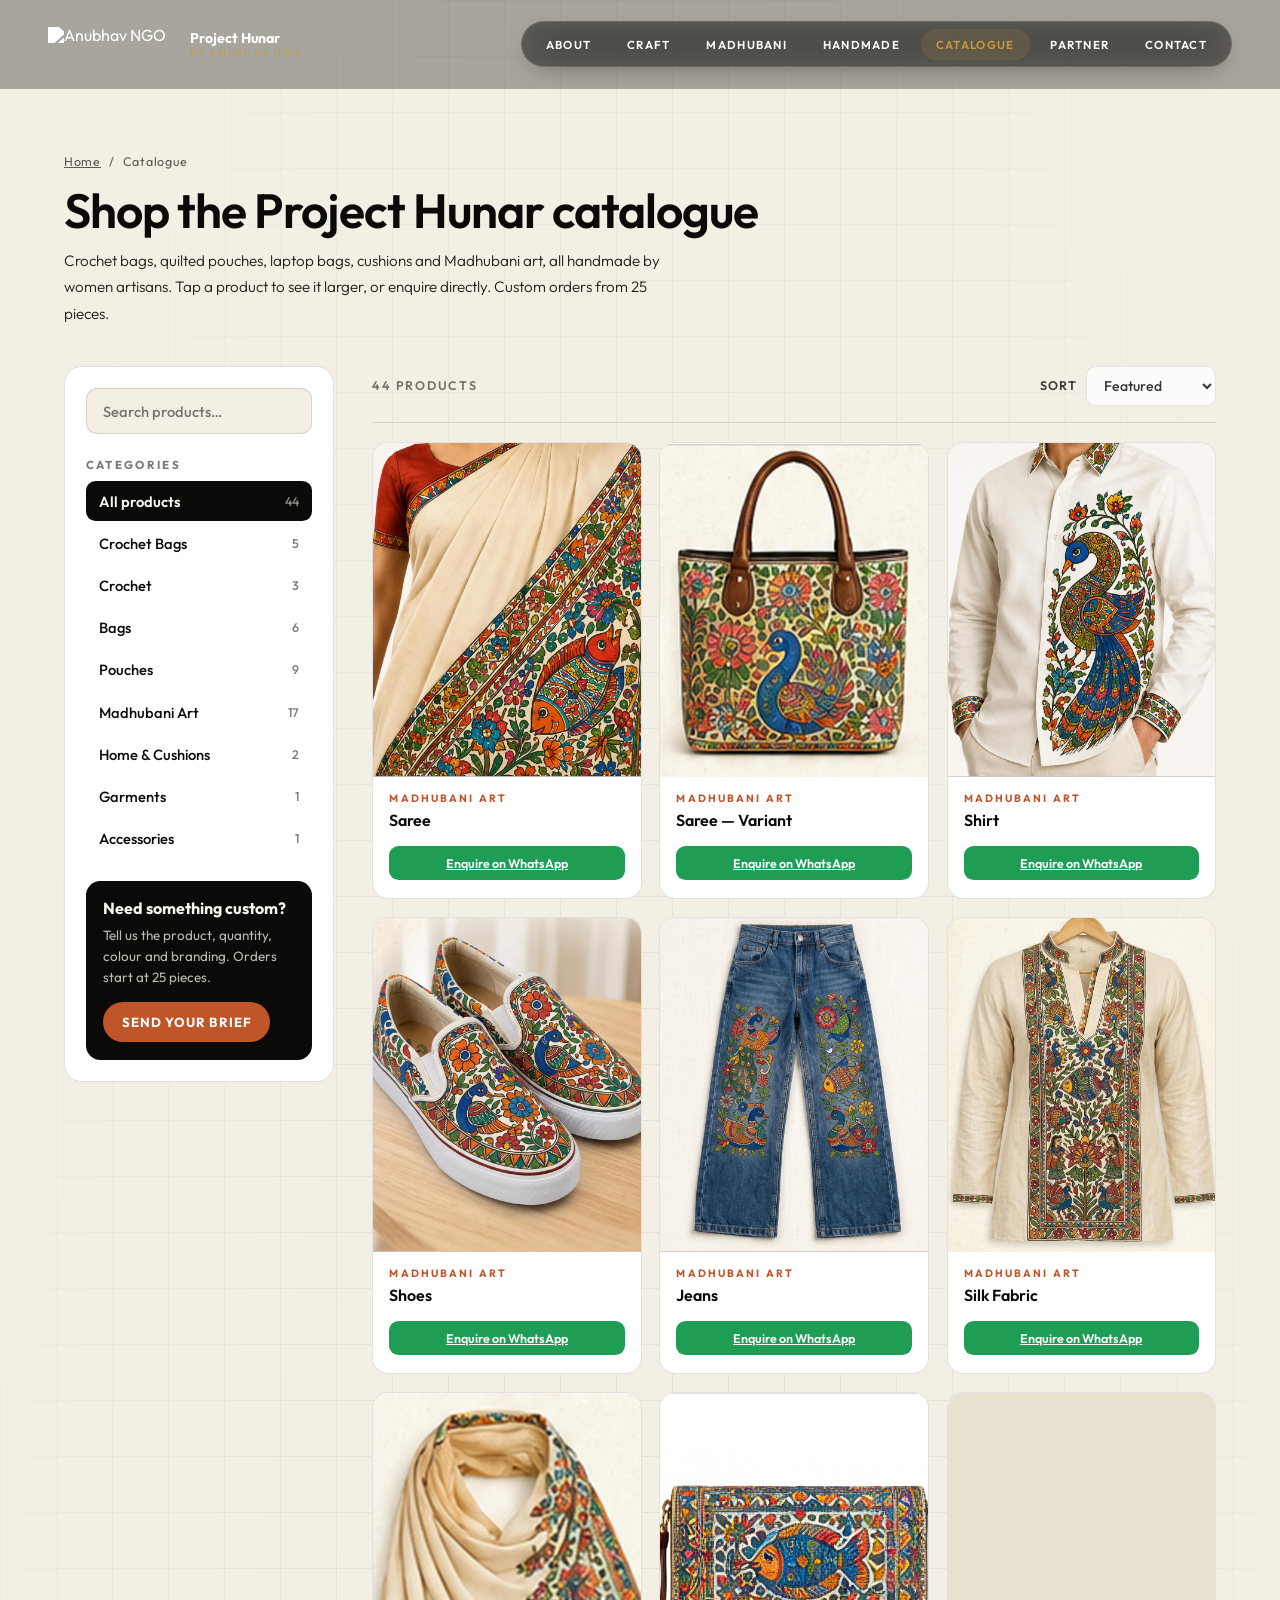
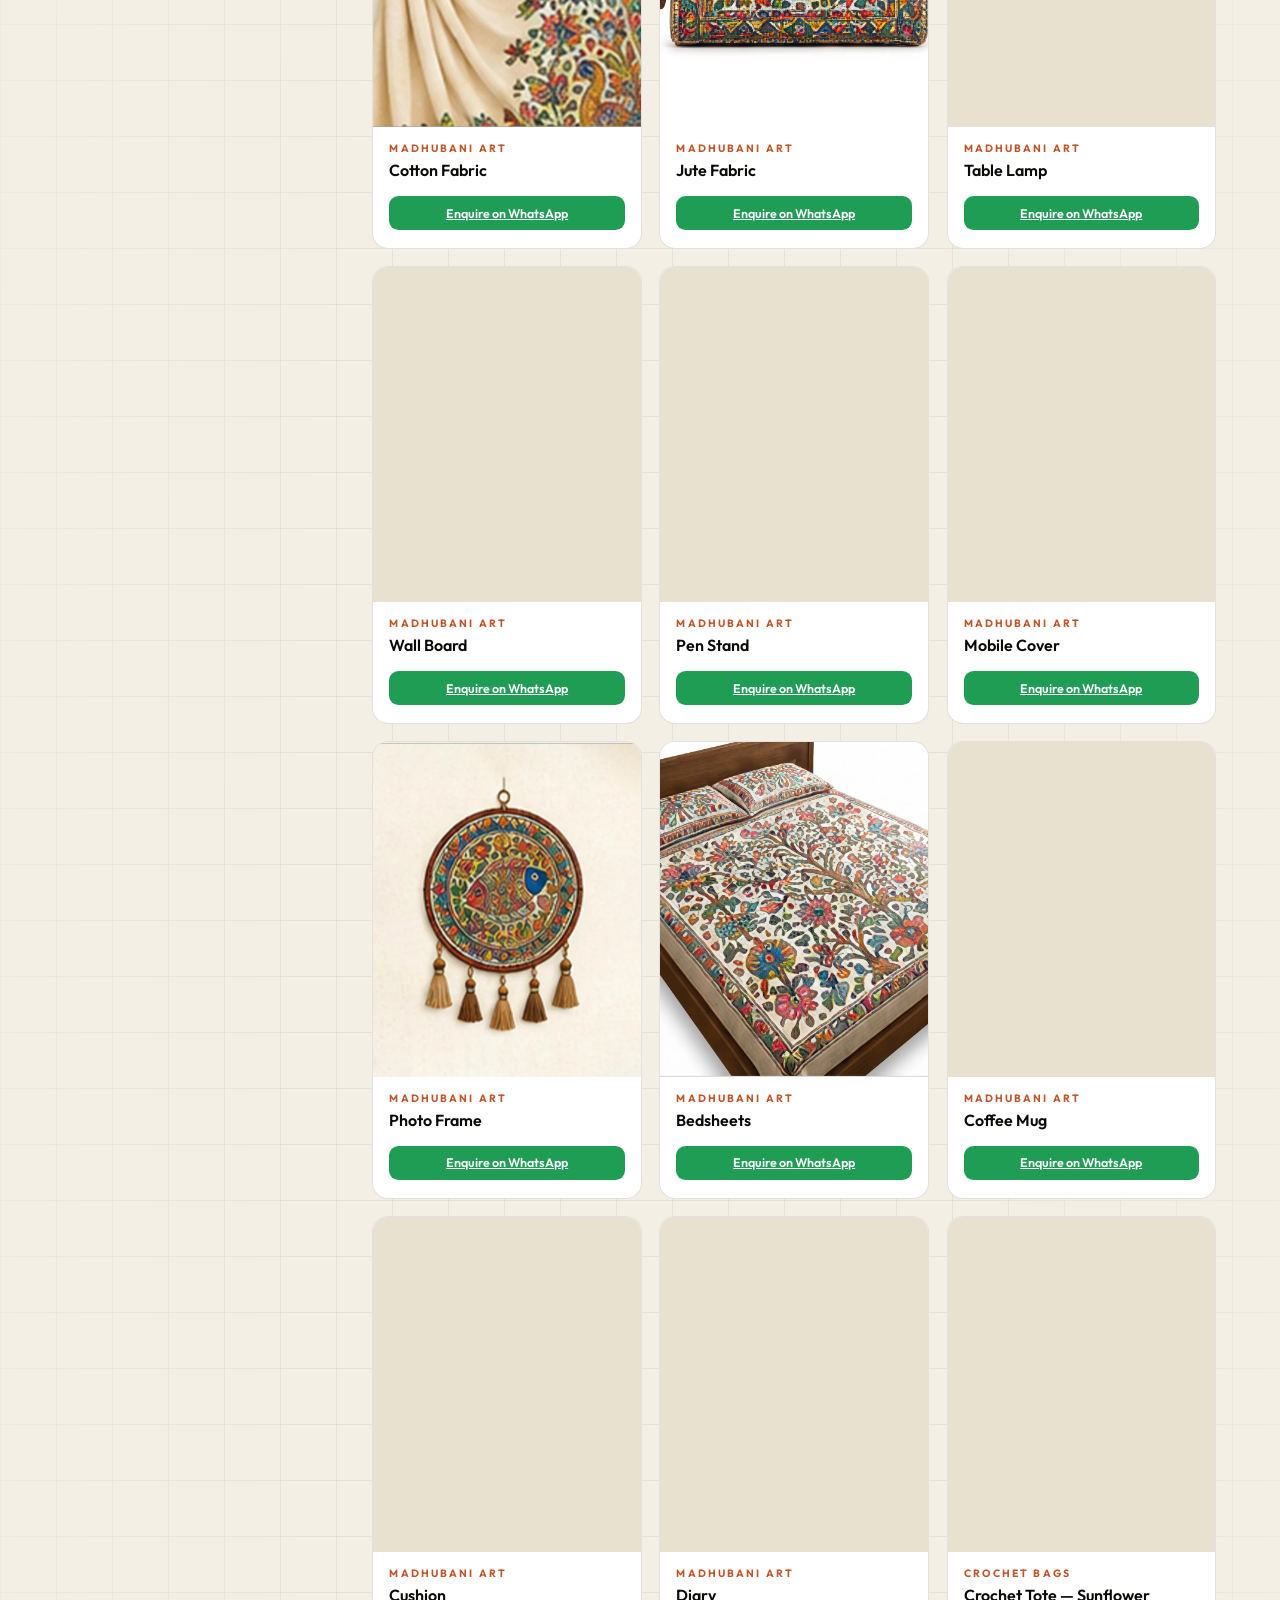
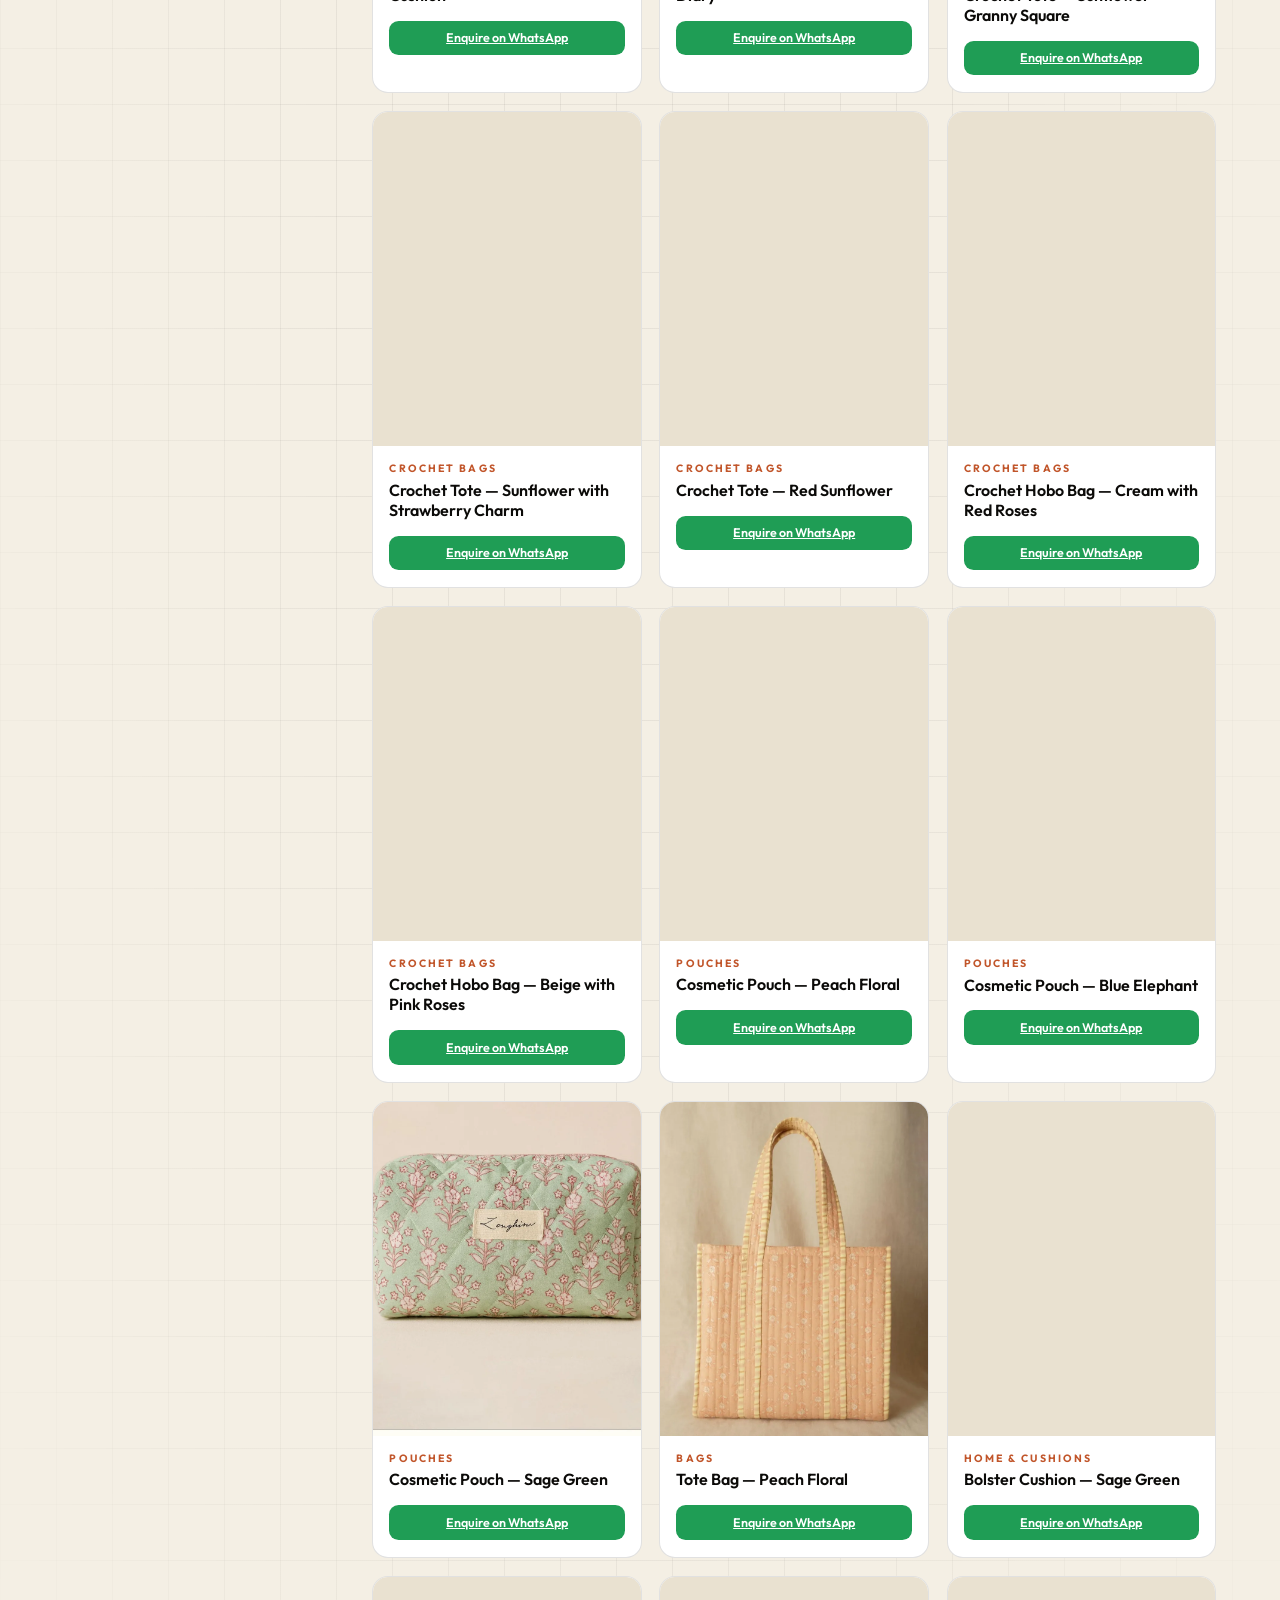
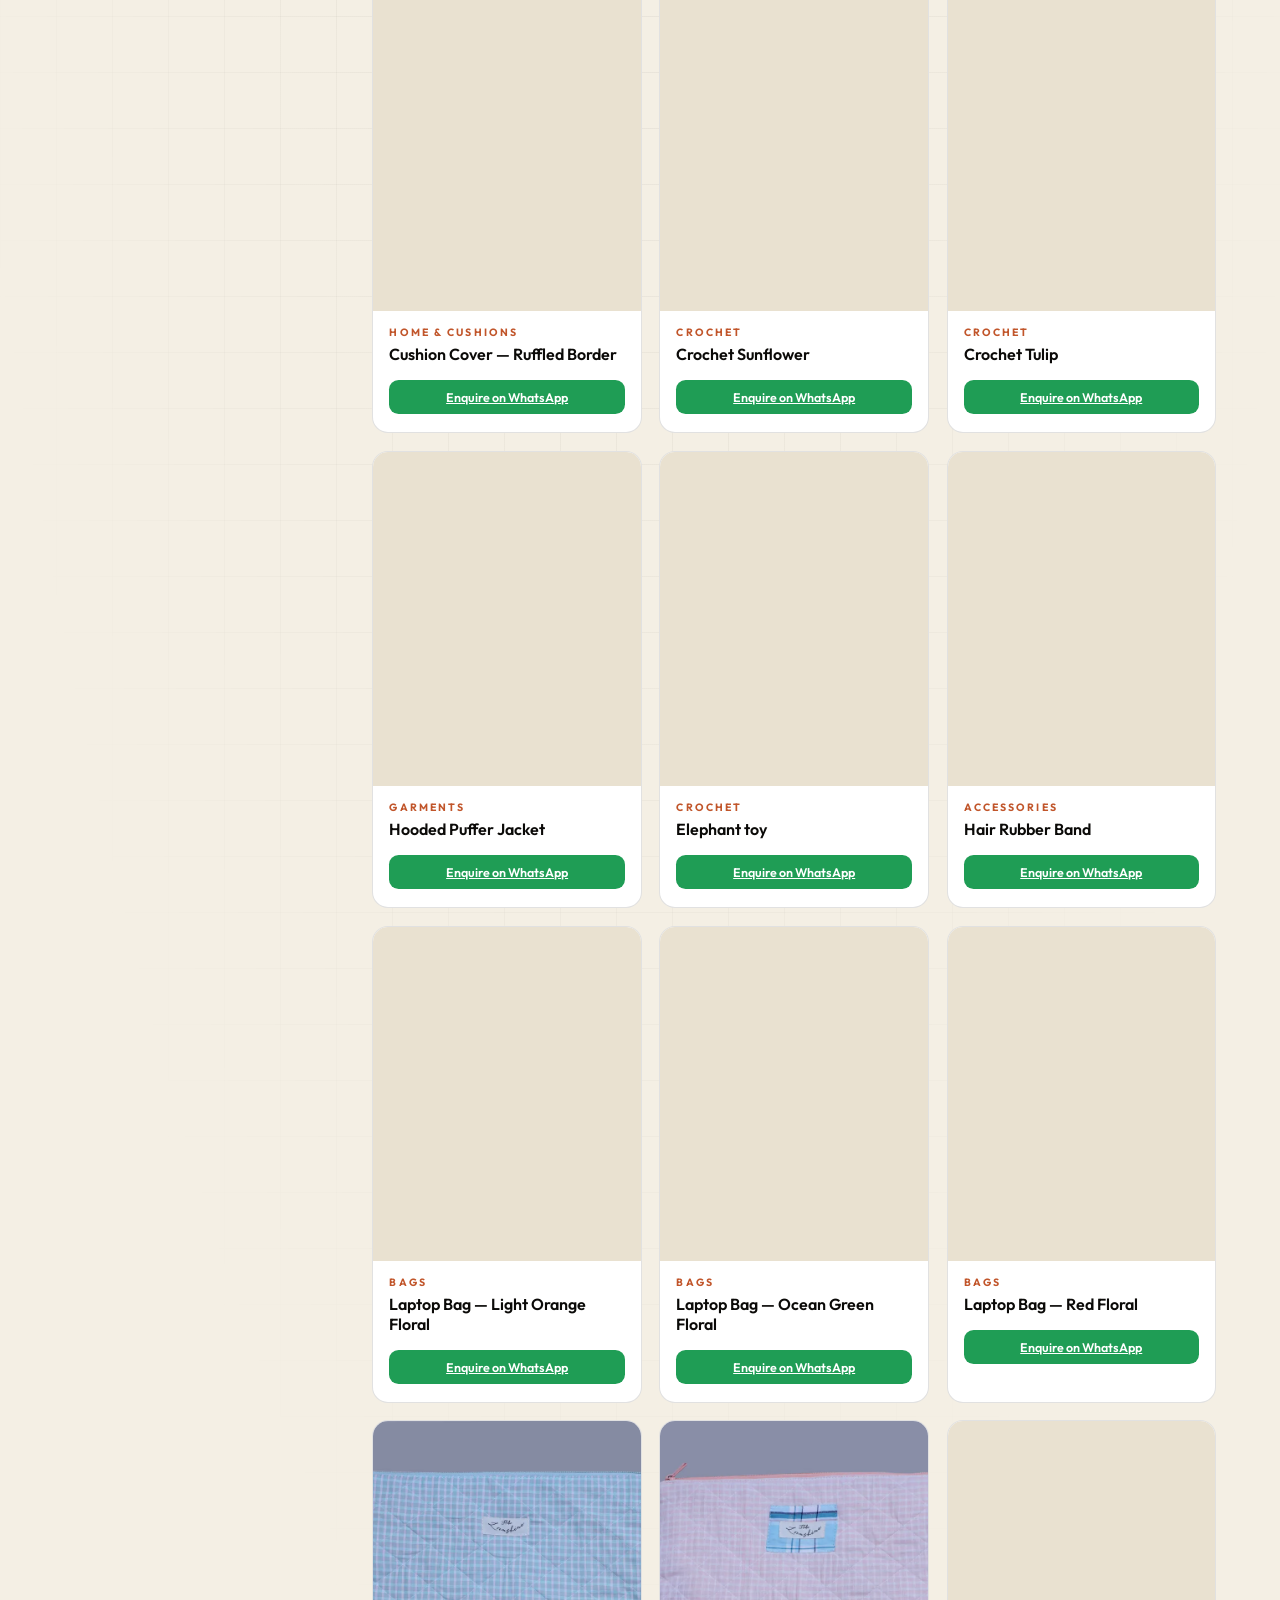
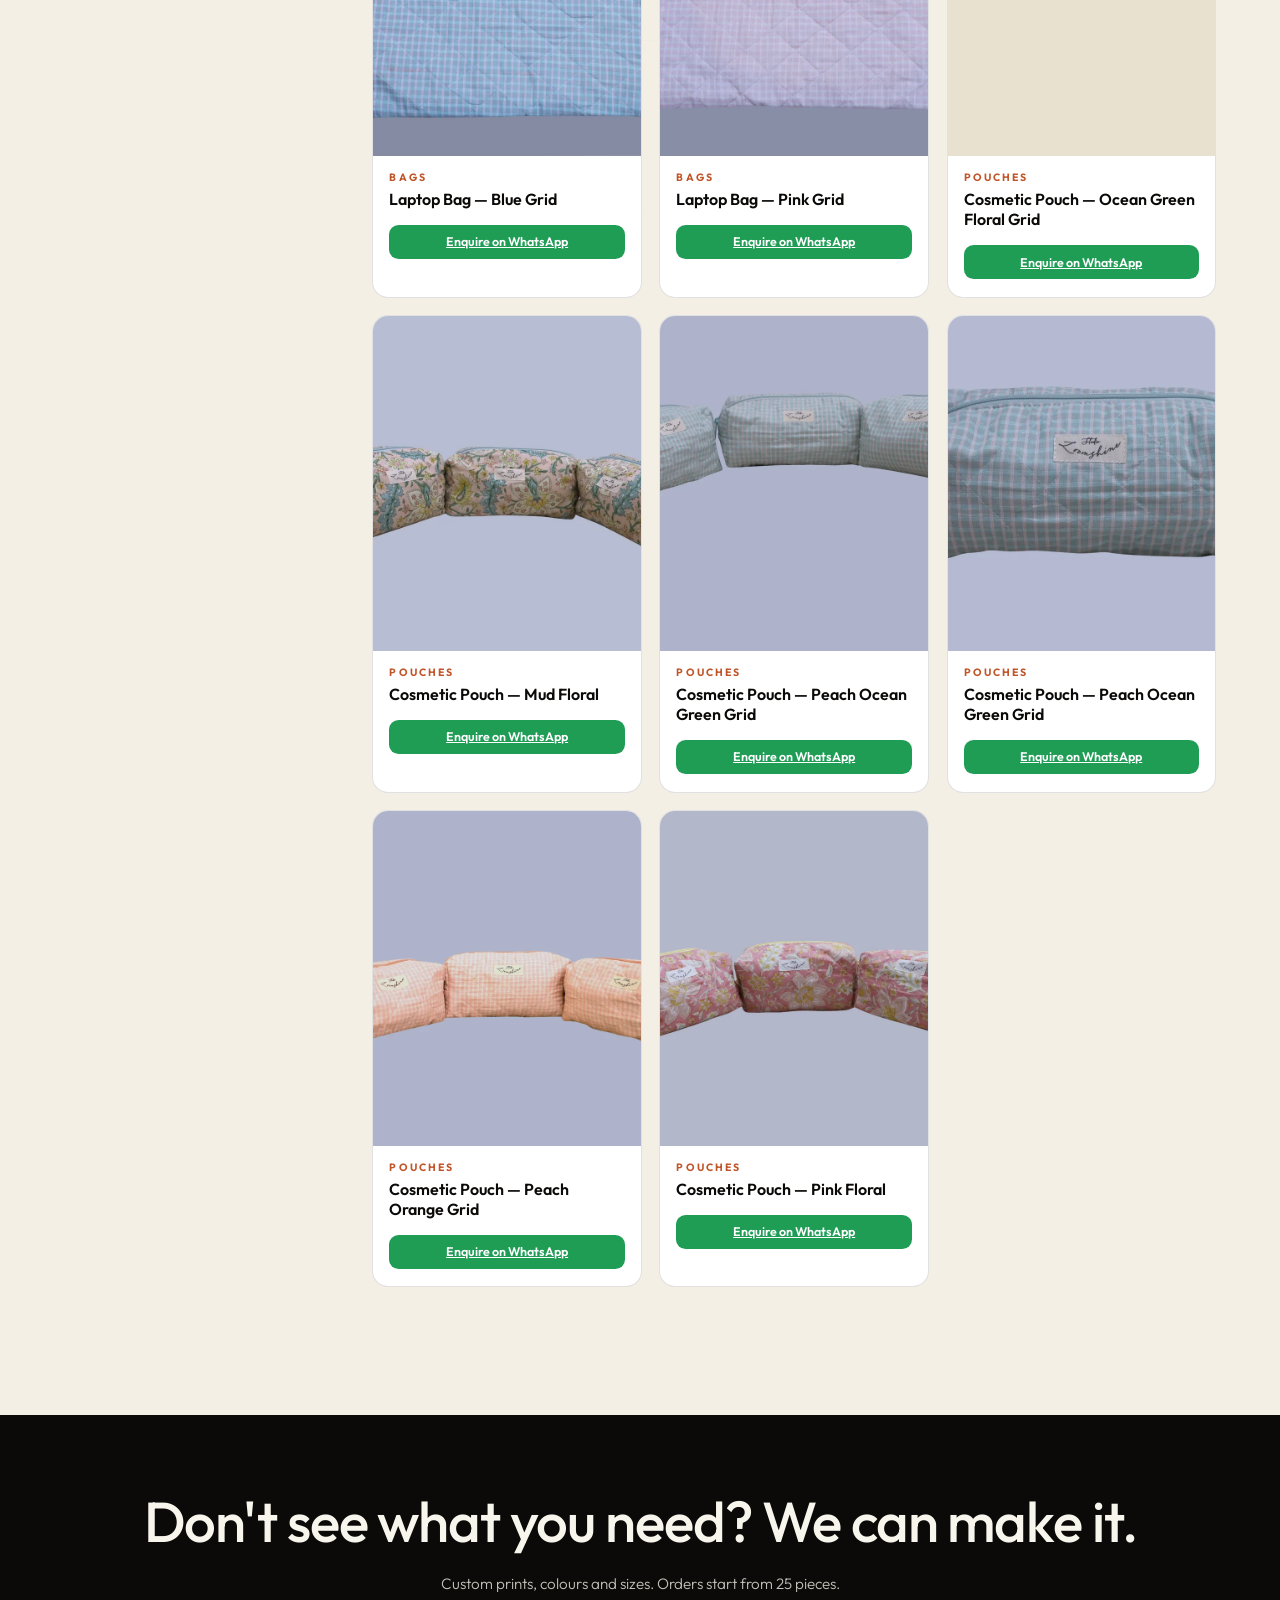
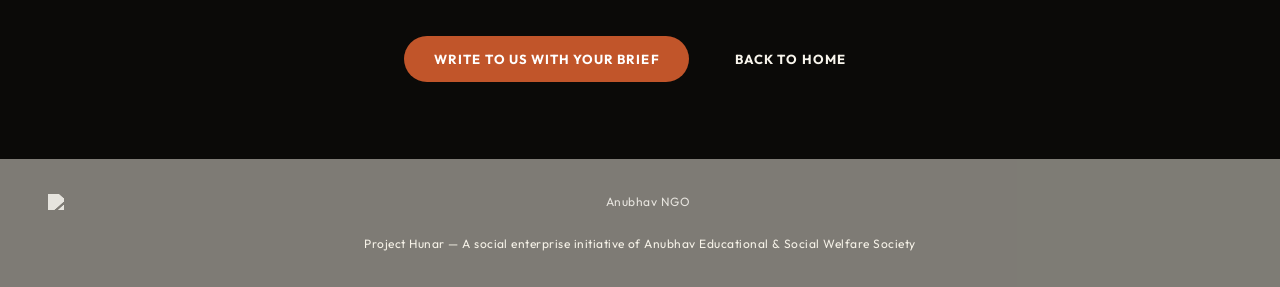
==== catalogue.html @ 3bf639d2 "Catalogue cards: remove made-to-order/min-order text, keep enquiry button Co-Authored-By: Claude Son" ====
<!DOCTYPE html>
<html lang="en-IN">
<head>
<meta charset="UTF-8">
<meta name="viewport" content="width=device-width, initial-scale=1.0">
<title>Product Catalogue — Crochet Bags, Quilted Pouches &amp; Madhubani Art | Project Hunar</title>
<meta name="description" content="Browse the Project Hunar catalogue: handmade crochet bags, quilted pouches, laptop bags, cushions and Madhubani art, made by women artisans at Anubhav NGO. Custom and bulk orders from 25 pieces.">
<meta name="keywords" content="Project Hunar catalogue, handmade crochet bags, quilted pouches, Madhubani painting products, corporate gifting India, women artisans, Anubhav NGO">
<link rel="canonical" href="https://projecthunar.in/catalogue.html">
<link rel="icon" href="favicon.ico" sizes="any">
<link rel="icon" type="image/png" sizes="32x32" href="Images/icons/favicon-32.png">
<link rel="icon" type="image/png" sizes="16x16" href="Images/icons/favicon-16.png">
<link rel="icon" type="image/png" sizes="192x192" href="Images/icons/favicon-192.png">
<link rel="apple-touch-icon" sizes="180x180" href="Images/icons/apple-touch-icon.png">
<meta name="author" content="Anubhav NGO">
<meta name="robots" content="index, follow, max-image-preview:large, max-snippet:-1">
<meta name="theme-color" content="#0b0a08">
<meta property="og:type" content="website">
<meta property="og:site_name" content="Project Hunar by Anubhav NGO">
<meta property="og:locale" content="en_IN">
<meta property="og:url" content="https://projecthunar.in/catalogue.html">
<meta property="og:title" content="Product Catalogue — Project Hunar">
<meta property="og:description" content="Handmade crochet bags, quilted pouches, laptop bags and Madhubani art by women artisans. Custom and bulk orders from 25 pieces.">
<meta property="og:image" content="https://projecthunar.in/Images/icons/og-image.png">
<meta property="og:image:width" content="1200">
<meta property="og:image:height" content="630">
<meta name="twitter:card" content="summary_large_image">
<meta name="twitter:title" content="Product Catalogue — Project Hunar">
<meta name="twitter:description" content="Handmade crochet bags, quilted pouches, laptop bags and Madhubani art by women artisans.">
<meta name="twitter:image" content="https://projecthunar.in/Images/icons/og-image.png">
<!-- LD:START -->
<script type="application/ld+json">
{
 "@context": "https://schema.org",
 "@graph": [
  {
   "@type": "BreadcrumbList",
   "itemListElement": [
    {
     "@type": "ListItem",
     "position": 1,
     "name": "Home",
     "item": "https://projecthunar.in/"
    },
    {
     "@type": "ListItem",
     "position": 2,
     "name": "Catalogue",
     "item": "https://projecthunar.in/catalogue.html"
    }
   ]
  },
  {
   "@type": "CollectionPage",
   "@id": "https://projecthunar.in/catalogue.html#page",
   "url": "https://projecthunar.in/catalogue.html",
   "name": "Project Hunar Product Catalogue",
   "inLanguage": "en-IN",
   "isPartOf": {
    "@id": "https://projecthunar.in/#website"
   },
   "about": {
    "@id": "https://projecthunar.in/#organization"
   },
   "mainEntity": {
    "@type": "ItemList",
    "numberOfItems": 44,
    "itemListElement": [
     {
      "@type": "ListItem",
      "position": 1,
      "item": {
       "@type": "Product",
       "name": "Saree",
       "category": "Madhubani Art",
       "image": "https://projecthunar.in/assets/img/products/madhubani/madhubani-art-on-saree.webp",
       "brand": {
        "@type": "Brand",
        "name": "Project Hunar"
       },
       "description": "Saree. Handmade by women artisans at Project Hunar (Anubhav NGO). Handmade by women artisans. Enquire for details."
      }
     },
     {
      "@type": "ListItem",
      "position": 2,
      "item": {
       "@type": "Product",
       "name": "Saree — Variant",
       "category": "Madhubani Art",
       "image": "https://projecthunar.in/assets/img/products/madhubani/madhubani-art-on-saree-variant.webp",
       "brand": {
        "@type": "Brand",
        "name": "Project Hunar"
       },
       "description": "Saree — Variant. Handmade by women artisans at Project Hunar (Anubhav NGO). Handmade by women artisans. Enquire for details."
      }
     },
     {
      "@type": "ListItem",
      "position": 3,
      "item": {
       "@type": "Product",
       "name": "Shirt",
       "category": "Madhubani Art",
       "image": "https://projecthunar.in/assets/img/products/madhubani/madhubani-art-on-shirt.webp",
       "brand": {
        "@type": "Brand",
        "name": "Project Hunar"
       },
       "description": "Shirt. Handmade by women artisans at Project Hunar (Anubhav NGO). Handmade by women artisans. Enquire for details."
      }
     },
     {
      "@type": "ListItem",
      "position": 4,
      "item": {
       "@type": "Product",
       "name": "Shoes",
       "category": "Madhubani Art",
       "image": "https://projecthunar.in/assets/img/products/madhubani/madhubani-art-on-shoes.webp",
       "brand": {
        "@type": "Brand",
        "name": "Project Hunar"
       },
       "description": "Shoes. Handmade by women artisans at Project Hunar (Anubhav NGO). Handmade by women artisans. Enquire for details."
      }
     },
     {
      "@type": "ListItem",
      "position": 5,
      "item": {
       "@type": "Product",
       "name": "Jeans",
       "category": "Madhubani Art",
       "image": "https://projecthunar.in/assets/img/products/madhubani/madhubani-art-on-jeans.webp",
       "brand": {
        "@type": "Brand",
        "name": "Project Hunar"
       },
       "description": "Jeans. Handmade by women artisans at Project Hunar (Anubhav NGO). Handmade by women artisans. Enquire for details."
      }
     },
     {
      "@type": "ListItem",
      "position": 6,
      "item": {
       "@type": "Product",
       "name": "Silk Fabric",
       "category": "Madhubani Art",
       "image": "https://projecthunar.in/assets/img/products/madhubani/madhubani-art-on-silk-fabric.webp",
       "brand": {
        "@type": "Brand",
        "name": "Project Hunar"
       },
       "description": "Silk Fabric. Handmade by women artisans at Project Hunar (Anubhav NGO). Handmade by women artisans. Enquire for details."
      }
     },
     {
      "@type": "ListItem",
      "position": 7,
      "item": {
       "@type": "Product",
       "name": "Cotton Fabric",
       "category": "Madhubani Art",
       "image": "https://projecthunar.in/assets/img/products/madhubani/madhubani-art-on-cotton-fabric.webp",
       "brand": {
        "@type": "Brand",
        "name": "Project Hunar"
       },
       "description": "Cotton Fabric. Handmade by women artisans at Project Hunar (Anubhav NGO). Handmade by women artisans. Enquire for details."
      }
     },
     {
      "@type": "ListItem",
      "position": 8,
      "item": {
       "@type": "Product",
       "name": "Jute Fabric",
       "category": "Madhubani Art",
       "image": "https://projecthunar.in/assets/img/products/madhubani/madhubani-art-on-jute-fabric.webp",
       "brand": {
        "@type": "Brand",
        "name": "Project Hunar"
       },
       "description": "Jute Fabric. Handmade by women artisans at Project Hunar (Anubhav NGO). Handmade by women artisans. Enquire for details."
      }
     },
     {
      "@type": "ListItem",
      "position": 9,
      "item": {
       "@type": "Product",
       "name": "Table Lamp",
       "category": "Madhubani Art",
       "image": "https://projecthunar.in/assets/img/products/madhubani/madhubani-art-on-table-lamp.webp",
       "brand": {
        "@type": "Brand",
        "name": "Project Hunar"
       },
       "description": "Table Lamp. Handmade by women artisans at Project Hunar (Anubhav NGO). Handmade by women artisans. Enquire for details."
      }
     },
     {
      "@type": "ListItem",
      "position": 10,
      "item": {
       "@type": "Product",
       "name": "Wall Board",
       "category": "Madhubani Art",
       "image": "https://projecthunar.in/assets/img/products/madhubani/madhubani-art-on-wall-board.webp",
       "brand": {
        "@type": "Brand",
        "name": "Project Hunar"
       },
       "description": "Wall Board. Handmade by women artisans at Project Hunar (Anubhav NGO). Handmade by women artisans. Enquire for details."
      }
     },
     {
      "@type": "ListItem",
      "position": 11,
      "item": {
       "@type": "Product",
       "name": "Pen Stand",
       "category": "Madhubani Art",
       "image": "https://projecthunar.in/assets/img/products/madhubani/madhubani-art-on-pen-stand.webp",
       "brand": {
        "@type": "Brand",
        "name": "Project Hunar"
       },
       "description": "Pen Stand. Handmade by women artisans at Project Hunar (Anubhav NGO). Handmade by women artisans. Enquire for details."
      }
     },
     {
      "@type": "ListItem",
      "position": 12,
      "item": {
       "@type": "Product",
       "name": "Mobile Cover",
       "category": "Madhubani Art",
       "image": "https://projecthunar.in/assets/img/products/madhubani/madhubani-art-on-mobile-cover.webp",
       "brand": {
        "@type": "Brand",
        "name": "Project Hunar"
       },
       "description": "Mobile Cover. Handmade by women artisans at Project Hunar (Anubhav NGO). Handmade by women artisans. Enquire for details."
      }
     },
     {
      "@type": "ListItem",
      "position": 13,
      "item": {
       "@type": "Product",
       "name": "Photo Frame",
       "category": "Madhubani Art",
       "image": "https://projecthunar.in/assets/img/products/madhubani/madhubani-art-on-photo-frame.webp",
       "brand": {
        "@type": "Brand",
        "name": "Project Hunar"
       },
       "description": "Photo Frame. Handmade by women artisans at Project Hunar (Anubhav NGO). Handmade by women artisans. Enquire for details."
      }
     },
     {
      "@type": "ListItem",
      "position": 14,
      "item": {
       "@type": "Product",
       "name": "Bedsheets",
       "category": "Madhubani Art",
       "image": "https://projecthunar.in/assets/img/products/madhubani/madhubani-art-on-bedsheets.webp",
       "brand": {
        "@type": "Brand",
        "name": "Project Hunar"
       },
       "description": "Bedsheets. Handmade by women artisans at Project Hunar (Anubhav NGO). Handmade by women artisans. Enquire for details."
      }
     },
     {
      "@type": "ListItem",
      "position": 15,
      "item": {
       "@type": "Product",
       "name": "Coffee Mug",
       "category": "Madhubani Art",
       "image": "https://projecthunar.in/assets/img/products/madhubani/madhubani-art-on-coffee-mug.webp",
       "brand": {
        "@type": "Brand",
        "name": "Project Hunar"
       },
       "description": "Coffee Mug. Handmade by women artisans at Project Hunar (Anubhav NGO). Handmade by women artisans. Enquire for details."
      }
     },
     {
      "@type": "ListItem",
      "position": 16,
      "item": {
       "@type": "Product",
       "name": "Cushion",
       "category": "Madhubani Art",
       "image": "https://projecthunar.in/assets/img/products/madhubani/madhubani-art-on-cushion.webp",
       "brand": {
        "@type": "Brand",
        "name": "Project Hunar"
       },
       "description": "Cushion. Handmade by women artisans at Project Hunar (Anubhav NGO). Handmade by women artisans. Enquire for details."
      }
     },
     {
      "@type": "ListItem",
      "position": 17,
      "item": {
       "@type": "Product",
       "name": "Diary",
       "category": "Madhubani Art",
       "image": "https://projecthunar.in/assets/img/products/madhubani/madhubani-art-on-diary.webp",
       "brand": {
        "@type": "Brand",
        "name": "Project Hunar"
       },
       "description": "Diary. Handmade by women artisans at Project Hunar (Anubhav NGO). Handmade by women artisans. Enquire for details."
      }
     },
     {
      "@type": "ListItem",
      "position": 18,
      "item": {
       "@type": "Product",
       "name": "Crochet Tote — Sunflower Granny Square",
       "category": "Crochet Bags",
       "image": "https://projecthunar.in/assets/img/products/crochet/crochet-tote-sunflower-granny-square.webp",
       "brand": {
        "@type": "Brand",
        "name": "Project Hunar"
       },
       "description": "Crochet Tote — Sunflower Granny Square. Handmade by women artisans at Project Hunar (Anubhav NGO). Handmade by women artisans. Enquire for details."
      }
     },
     {
      "@type": "ListItem",
      "position": 19,
      "item": {
       "@type": "Product",
       "name": "Crochet Tote — Sunflower with Strawberry Charm",
       "category": "Crochet Bags",
       "image": "https://projecthunar.in/assets/img/products/crochet/crochet-tote-sunflower-with-strawberry-charm.webp",
       "brand": {
        "@type": "Brand",
        "name": "Project Hunar"
       },
       "description": "Crochet Tote — Sunflower with Strawberry Charm. Handmade by women artisans at Project Hunar (Anubhav NGO). Handmade by women artisans. Enquire for details."
      }
     },
     {
      "@type": "ListItem",
      "position": 20,
      "item": {
       "@type": "Product",
       "name": "Crochet Tote — Red Sunflower",
       "category": "Crochet Bags",
       "image": "https://projecthunar.in/assets/img/products/crochet/crochet-tote-red-sunflower.webp",
       "brand": {
        "@type": "Brand",
        "name": "Project Hunar"
       },
       "description": "Crochet Tote — Red Sunflower. Handmade by women artisans at Project Hunar (Anubhav NGO). Handmade by women artisans. Enquire for details."
      }
     },
     {
      "@type": "ListItem",
      "position": 21,
      "item": {
       "@type": "Product",
       "name": "Crochet Hobo Bag — Cream with Red Roses",
       "category": "Crochet Bags",
       "image": "https://projecthunar.in/assets/img/products/crochet/crochet-hobo-bag-cream-with-red-roses.webp",
       "brand": {
        "@type": "Brand",
        "name": "Project Hunar"
       },
       "description": "Crochet Hobo Bag — Cream with Red Roses. Handmade by women artisans at Project Hunar (Anubhav NGO). Handmade by women artisans. Enquire for details."
      }
     },
     {
      "@type": "ListItem",
      "position": 22,
      "item": {
       "@type": "Product",
       "name": "Crochet Hobo Bag — Beige with Pink Roses",
       "category": "Crochet Bags",
       "image": "https://projecthunar.in/assets/img/products/crochet/crochet-hobo-bag-beige-with-pink-roses.webp",
       "brand": {
        "@type": "Brand",
        "name": "Project Hunar"
       },
       "description": "Crochet Hobo Bag — Beige with Pink Roses. Handmade by women artisans at Project Hunar (Anubhav NGO). Handmade by women artisans. Enquire for details."
      }
     },
     {
      "@type": "ListItem",
      "position": 23,
      "item": {
       "@type": "Product",
       "name": "Cosmetic Pouch — Peach Floral",
       "category": "Pouches",
       "image": "https://projecthunar.in/assets/img/products/pouches/cosmetic-pouch-peach-floral.webp",
       "brand": {
        "@type": "Brand",
        "name": "Project Hunar"
       },
       "description": "Cosmetic Pouch — Peach Floral. Handmade by women artisans at Project Hunar (Anubhav NGO). Handmade by women artisans. Enquire for details."
      }
     },
     {
      "@type": "ListItem",
      "position": 24,
      "item": {
       "@type": "Product",
       "name": "Cosmetic Pouch — Blue Elephant",
       "category": "Pouches",
       "image": "https://projecthunar.in/assets/img/products/pouches/cosmetic-pouch-blue-elephant.webp",
       "brand": {
        "@type": "Brand",
        "name": "Project Hunar"
       },
       "description": "Cosmetic Pouch — Blue Elephant. Handmade by women artisans at Project Hunar (Anubhav NGO). Handmade by women artisans. Enquire for details."
      }
     },
     {
      "@type": "ListItem",
      "position": 25,
      "item": {
       "@type": "Product",
       "name": "Cosmetic Pouch — Sage Green",
       "category": "Pouches",
       "image": "https://projecthunar.in/assets/img/products/pouches/cosmetic-pouch-sage-green.webp",
       "brand": {
        "@type": "Brand",
        "name": "Project Hunar"
       },
       "description": "Cosmetic Pouch — Sage Green. Handmade by women artisans at Project Hunar (Anubhav NGO). Handmade by women artisans. Enquire for details."
      }
     },
     {
      "@type": "ListItem",
      "position": 26,
      "item": {
       "@type": "Product",
       "name": "Tote Bag — Peach Floral",
       "category": "Bags",
       "image": "https://projecthunar.in/assets/img/products/bags/tote-bag-peach-floral.webp",
       "brand": {
        "@type": "Brand",
        "name": "Project Hunar"
       },
       "description": "Tote Bag — Peach Floral. Handmade by women artisans at Project Hunar (Anubhav NGO). Handmade by women artisans. Enquire for details."
      }
     },
     {
      "@type": "ListItem",
      "position": 27,
      "item": {
       "@type": "Product",
       "name": "Bolster Cushion — Sage Green",
       "category": "Home & Cushions",
       "image": "https://projecthunar.in/assets/img/products/home/bolster-cushion-sage-green.webp",
       "brand": {
        "@type": "Brand",
        "name": "Project Hunar"
       },
       "description": "Bolster Cushion — Sage Green. Handmade by women artisans at Project Hunar (Anubhav NGO). Handmade by women artisans. Enquire for details."
      }
     },
     {
      "@type": "ListItem",
      "position": 28,
      "item": {
       "@type": "Product",
       "name": "Cushion Cover — Ruffled Border",
       "category": "Home & Cushions",
       "image": "https://projecthunar.in/assets/img/products/home/cushion-cover-ruffled-border.webp",
       "brand": {
        "@type": "Brand",
        "name": "Project Hunar"
       },
       "description": "Cushion Cover — Ruffled Border. Handmade by women artisans at Project Hunar (Anubhav NGO). Handmade by women artisans. Enquire for details."
      }
     },
     {
      "@type": "ListItem",
      "position": 29,
      "item": {
       "@type": "Product",
       "name": "Crochet Sunflower",
       "category": "Crochet",
       "image": "https://projecthunar.in/assets/img/products/crochet/crochet-sunflower.webp",
       "brand": {
        "@type": "Brand",
        "name": "Project Hunar"
       },
       "description": "Crochet Sunflower. Handmade by women artisans at Project Hunar (Anubhav NGO). Handmade by women artisans. Enquire for details."
      }
     },
     {
      "@type": "ListItem",
      "position": 30,
      "item": {
       "@type": "Product",
       "name": "Crochet Tulip",
       "category": "Crochet",
       "image": "https://projecthunar.in/assets/img/products/crochet/crochet-tulip.webp",
       "brand": {
        "@type": "Brand",
        "name": "Project Hunar"
       },
       "description": "Crochet Tulip. Handmade by women artisans at Project Hunar (Anubhav NGO). Handmade by women artisans. Enquire for details."
      }
     },
     {
      "@type": "ListItem",
      "position": 31,
      "item": {
       "@type": "Product",
       "name": "Hooded Puffer Jacket",
       "category": "Garments",
       "image": "https://projecthunar.in/assets/img/products/garments/hooded-puffer-jacket.webp",
       "brand": {
        "@type": "Brand",
        "name": "Project Hunar"
       },
       "description": "Hooded Puffer Jacket. Handmade by women artisans at Project Hunar (Anubhav NGO). Handmade by women artisans. Enquire for details."
      }
     },
     {
      "@type": "ListItem",
      "position": 32,
      "item": {
       "@type": "Product",
       "name": "Elephant toy",
       "category": "Crochet",
       "image": "https://projecthunar.in/assets/img/products/crochet/elephant-toy.webp",
       "brand": {
        "@type": "Brand",
        "name": "Project Hunar"
       },
       "description": "Elephant toy. Handmade by women artisans at Project Hunar (Anubhav NGO). Handmade by women artisans. Enquire for details."
      }
     },
     {
      "@type": "ListItem",
      "position": 33,
      "item": {
       "@type": "Product",
       "name": "Hair Rubber Band",
       "category": "Accessories",
       "image": "https://projecthunar.in/assets/img/products/accessories/hair-rubber-band.webp",
       "brand": {
        "@type": "Brand",
        "name": "Project Hunar"
       },
       "description": "Hair Rubber Band. Handmade by women artisans at Project Hunar (Anubhav NGO). Handmade by women artisans. Enquire for details."
      }
     },
     {
      "@type": "ListItem",
      "position": 34,
      "item": {
       "@type": "Product",
       "name": "Laptop Bag — Light Orange Floral",
       "category": "Bags",
       "image": "https://projecthunar.in/assets/img/products/bags/laptop-bag-light-orange-floral.webp",
       "brand": {
        "@type": "Brand",
        "name": "Project Hunar"
       },
       "description": "Laptop Bag — Light Orange Floral. Handmade by women artisans at Project Hunar (Anubhav NGO). Handmade by women artisans. Enquire for details."
      }
     },
     {
      "@type": "ListItem",
      "position": 35,
      "item": {
       "@type": "Product",
       "name": "Laptop Bag — Ocean Green Floral",
       "category": "Bags",
       "image": "https://projecthunar.in/assets/img/products/bags/laptop-bag-ocean-green-floral.webp",
       "brand": {
        "@type": "Brand",
        "name": "Project Hunar"
       },
       "description": "Laptop Bag — Ocean Green Floral. Handmade by women artisans at Project Hunar (Anubhav NGO). Handmade by women artisans. Enquire for details."
      }
     },
     {
      "@type": "ListItem",
      "position": 36,
      "item": {
       "@type": "Product",
       "name": "Laptop Bag — Red Floral",
       "category": "Bags",
       "image": "https://projecthunar.in/assets/img/products/bags/laptop-bag-red-floral.webp",
       "brand": {
        "@type": "Brand",
        "name": "Project Hunar"
       },
       "description": "Laptop Bag — Red Floral. Handmade by women artisans at Project Hunar (Anubhav NGO). Handmade by women artisans. Enquire for details."
      }
     },
     {
      "@type": "ListItem",
      "position": 37,
      "item": {
       "@type": "Product",
       "name": "Laptop Bag — Blue Grid",
       "category": "Bags",
       "image": "https://projecthunar.in/assets/img/products/bags/laptop-bag-blue-grid.webp",
       "brand": {
        "@type": "Brand",
        "name": "Project Hunar"
       },
       "description": "Laptop Bag — Blue Grid. Handmade by women artisans at Project Hunar (Anubhav NGO). Handmade by women artisans. Enquire for details."
      }
     },
     {
      "@type": "ListItem",
      "position": 38,
      "item": {
       "@type": "Product",
       "name": "Laptop Bag — Pink Grid",
       "category": "Bags",
       "image": "https://projecthunar.in/assets/img/products/bags/laptop-bag-pink-grid.webp",
       "brand": {
        "@type": "Brand",
        "name": "Project Hunar"
       },
       "description": "Laptop Bag — Pink Grid. Handmade by women artisans at Project Hunar (Anubhav NGO). Handmade by women artisans. Enquire for details."
      }
     },
     {
      "@type": "ListItem",
      "position": 39,
      "item": {
       "@type": "Product",
       "name": "Cosmetic Pouch — Ocean Green Floral Grid",
       "category": "Pouches",
       "image": "https://projecthunar.in/assets/img/products/pouches/cosmetic-pouch-ocean-green-floral-grid.webp",
       "brand": {
        "@type": "Brand",
        "name": "Project Hunar"
       },
       "description": "Cosmetic Pouch — Ocean Green Floral Grid. Handmade by women artisans at Project Hunar (Anubhav NGO). Handmade by women artisans. Enquire for details."
      }
     },
     {
      "@type": "ListItem",
      "position": 40,
      "item": {
       "@type": "Product",
       "name": "Cosmetic Pouch — Mud Floral",
       "category": "Pouches",
       "image": "https://projecthunar.in/assets/img/products/pouches/cosmetic-pouch-mud-floral.webp",
       "brand": {
        "@type": "Brand",
        "name": "Project Hunar"
       },
       "description": "Cosmetic Pouch — Mud Floral. Handmade by women artisans at Project Hunar (Anubhav NGO). Handmade by women artisans. Enquire for details."
      }
     },
     {
      "@type": "ListItem",
      "position": 41,
      "item": {
       "@type": "Product",
       "name": "Cosmetic Pouch — Peach Ocean Green Grid",
       "category": "Pouches",
       "image": "https://projecthunar.in/assets/img/products/pouches/cosmetic-pouch-peach-ocean-green-grid.webp",
       "brand": {
        "@type": "Brand",
        "name": "Project Hunar"
       },
       "description": "Cosmetic Pouch — Peach Ocean Green Grid. Handmade by women artisans at Project Hunar (Anubhav NGO). Handmade by women artisans. Enquire for details."
      }
     },
     {
      "@type": "ListItem",
      "position": 42,
      "item": {
       "@type": "Product",
       "name": "Cosmetic Pouch — Peach Ocean Green Grid",
       "category": "Pouches",
       "image": "https://projecthunar.in/assets/img/products/pouches/cosmetic-pouch-peach-ocean-green-grid-2.webp",
       "brand": {
        "@type": "Brand",
        "name": "Project Hunar"
       },
       "description": "Cosmetic Pouch — Peach Ocean Green Grid. Handmade by women artisans at Project Hunar (Anubhav NGO). Handmade by women artisans. Enquire for details."
      }
     },
     {
      "@type": "ListItem",
      "position": 43,
      "item": {
       "@type": "Product",
       "name": "Cosmetic Pouch — Peach Orange Grid",
       "category": "Pouches",
       "image": "https://projecthunar.in/assets/img/products/pouches/cosmetic-pouch-peach-orange-grid.webp",
       "brand": {
        "@type": "Brand",
        "name": "Project Hunar"
       },
       "description": "Cosmetic Pouch — Peach Orange Grid. Handmade by women artisans at Project Hunar (Anubhav NGO). Handmade by women artisans. Enquire for details."
      }
     },
     {
      "@type": "ListItem",
      "position": 44,
      "item": {
       "@type": "Product",
       "name": "Cosmetic Pouch — Pink Floral",
       "category": "Pouches",
       "image": "https://projecthunar.in/assets/img/products/pouches/cosmetic-pouch-pink-floral.webp",
       "brand": {
        "@type": "Brand",
        "name": "Project Hunar"
       },
       "description": "Cosmetic Pouch — Pink Floral. Handmade by women artisans at Project Hunar (Anubhav NGO). Handmade by women artisans. Enquire for details."
      }
     }
    ]
   }
  }
 ]
}
</script>
<!-- LD:END -->
<!-- Meta Pixel Code -->
<script>
!function(f,b,e,v,n,t,s)
{if(f.fbq)return;n=f.fbq=function(){n.callMethod?
n.callMethod.apply(n,arguments):n.queue.push(arguments)};
if(!f._fbq)f._fbq=n;n.push=n;n.loaded=!0;n.version='2.0';
n.queue=[];t=b.createElement(e);t.async=!0;
t.src=v;s=b.getElementsByTagName(e)[0];
s.parentNode.insertBefore(t,s)}(window, document,'script',
'https://connect.facebook.net/en_US/fbevents.js');
fbq('init', '1545765707317389');
fbq('track', 'PageView');
</script>
<noscript><img height="1" width="1" style="display:none"
src="https://www.facebook.com/tr?id=1545765707317389&ev=PageView&noscript=1"
/></noscript>
<!-- End Meta Pixel Code -->
<link rel="preconnect" href="https://fonts.googleapis.com">
<link rel="preconnect" href="https://fonts.gstatic.com" crossorigin>
<link href="https://fonts.googleapis.com/css2?family=Outfit:wght@200;300;400;500;600;700;800;900&display=swap" rel="stylesheet">
<link rel="stylesheet" href="assets/css/main.css">
</head>
<body>

<nav class="nav" id="siteNav">
  <a href="index.html" class="nav-brand" aria-label="Project Hunar — home">
    <span class="nav-brand-img"><img src="https://anubhavngo.in/wp-content/uploads/2025/07/Group-5-scaled.png" alt="Anubhav NGO"></span>
    <span class="nav-brand-text">
      <b>Project Hunar</b>
      <span>by Anubhav NGO</span>
    </span>
  </a>
  <nav class="nav-pill" id="navPill" aria-label="Primary">
    <a href="index.html#about">About</a>
    <a href="index.html#craft">Craft</a>
    <a href="index.html#madhubani">Madhubani</a>
    <a href="index.html#handmade">Handmade</a>
    <a href="catalogue.html" class="active">Catalogue</a>
    <a href="index.html#partner">Partner</a>
    <a href="index.html#contact">Contact</a>
  </nav>
  <button class="nav-toggle" id="navToggle" aria-label="Menu" aria-expanded="false">
    <svg viewBox="0 0 24 24" aria-hidden="true"><path d="M3 6h18M3 12h18M3 18h18" stroke-linecap="round"/></svg>
  </button>
</nav>

<section class="light" id="catalogue" style="padding-top:clamp(7rem,12vw,10rem);min-height:100vh;">
  <div class="grid-overlay"></div>
  <div class="wrap">
    <header class="catalogue-head">
      <nav class="crumbs" aria-label="Breadcrumb"><a href="index.html">Home</a><span>/</span><span aria-current="page">Catalogue</span></nav>
      <h1 class="headline" style="max-width:none;">Shop the Project Hunar catalogue</h1>
      <p class="body-text">Crochet bags, quilted pouches, laptop bags, cushions and Madhubani art, all handmade by women artisans. Tap a product to see it larger, or enquire directly. Custom orders from 25 pieces.</p>
    </header>

    <div class="shop">
      <aside class="shop-sidebar" id="shopSidebar" aria-label="Product filters">
        <div class="shop-side-head">
          <h2>Filters</h2>
          <button type="button" class="shop-side-close" id="sideClose" aria-label="Close filters">✕</button>
        </div>
        <label class="shop-search">
          <span class="sr-only">Search products</span>
          <input type="search" id="catSearch" placeholder="Search products…" autocomplete="off">
        </label>
        <h3 class="shop-side-title">Categories</h3>
        <!-- CHIPS:START -->
    <ul class="shop-cats" id="catFilters">
      <li><button type="button" class="cat-chip active" data-cat="All" aria-pressed="true">All products<span>44</span></button></li>
      <li><button type="button" class="cat-chip" data-cat="Crochet Bags" aria-pressed="false">Crochet Bags<span>5</span></button></li>
      <li><button type="button" class="cat-chip" data-cat="Crochet" aria-pressed="false">Crochet<span>3</span></button></li>
      <li><button type="button" class="cat-chip" data-cat="Bags" aria-pressed="false">Bags<span>6</span></button></li>
      <li><button type="button" class="cat-chip" data-cat="Pouches" aria-pressed="false">Pouches<span>9</span></button></li>
      <li><button type="button" class="cat-chip" data-cat="Madhubani Art" aria-pressed="false">Madhubani Art<span>17</span></button></li>
      <li><button type="button" class="cat-chip" data-cat="Home &amp; Cushions" aria-pressed="false">Home &amp; Cushions<span>2</span></button></li>
      <li><button type="button" class="cat-chip" data-cat="Garments" aria-pressed="false">Garments<span>1</span></button></li>
      <li><button type="button" class="cat-chip" data-cat="Accessories" aria-pressed="false">Accessories<span>1</span></button></li>
    </ul>
<!-- CHIPS:END -->
        <div class="shop-side-card">
          <b>Need something custom?</b>
          <p>Tell us the product, quantity, colour and branding. Orders start at 25 pieces.</p>
          <a href="mailto:Contact@anubhavngo.in?subject=Custom%20order%20enquiry" class="btn btn-primary">Send your brief</a>
        </div>
      </aside>

      <div class="shop-main">
        <div class="shop-toolbar">
          <button type="button" class="shop-filter-btn" id="filterBtn" aria-controls="shopSidebar">Filters</button>
          <p class="cat-count" id="catCount" aria-live="polite"></p>
          <label class="shop-sort"><span>Sort</span>
            <select id="catSort">
              <option value="default">Featured</option>
              <option value="az">Name: A to Z</option>
              <option value="za">Name: Z to A</option>
            </select>
          </label>
        </div>
        <div class="cat-grid" id="catGrid">
    <!-- CARDS:START -->
      <article class="cat-card" data-lb-open data-collection="catalogue" data-idx="0" data-order="0" data-cat="Madhubani Art" data-src="assets/img/products/madhubani/madhubani-art-on-saree.webp" data-name="saree">
        <div class="cat-card-media"><img src="assets/img/products/madhubani/madhubani-art-on-saree.webp" alt="Saree — handmade by women artisans at Project Hunar" loading="lazy" decoding="async" width="600" height="750"></div>
        <div class="cat-card-body">
          <span class="cat-card-cat">Madhubani Art</span>
          <h2 class="cat-card-title">Saree</h2>
          <a class="cat-enquire" href="https://wa.me/917982799527?text=Hi%20Project%20Hunar%2C%20I%20would%20like%20to%20enquire%20about%3A%20Saree" target="_blank" rel="noopener">Enquire on WhatsApp</a>
        </div>
      </article>
      <article class="cat-card" data-lb-open data-collection="catalogue" data-idx="0" data-order="1" data-cat="Madhubani Art" data-src="assets/img/products/madhubani/madhubani-art-on-saree-variant.webp" data-name="saree — variant">
        <div class="cat-card-media"><img src="assets/img/products/madhubani/madhubani-art-on-saree-variant.webp" alt="Saree — Variant — handmade by women artisans at Project Hunar" loading="lazy" decoding="async" width="600" height="750"></div>
        <div class="cat-card-body">
          <span class="cat-card-cat">Madhubani Art</span>
          <h2 class="cat-card-title">Saree — Variant</h2>
          <a class="cat-enquire" href="https://wa.me/917982799527?text=Hi%20Project%20Hunar%2C%20I%20would%20like%20to%20enquire%20about%3A%20Saree%20%E2%80%94%20Variant" target="_blank" rel="noopener">Enquire on WhatsApp</a>
        </div>
      </article>
      <article class="cat-card" data-lb-open data-collection="catalogue" data-idx="0" data-order="2" data-cat="Madhubani Art" data-src="assets/img/products/madhubani/madhubani-art-on-shirt.webp" data-name="shirt">
        <div class="cat-card-media"><img src="assets/img/products/madhubani/madhubani-art-on-shirt.webp" alt="Shirt — handmade by women artisans at Project Hunar" loading="lazy" decoding="async" width="600" height="750"></div>
        <div class="cat-card-body">
          <span class="cat-card-cat">Madhubani Art</span>
          <h2 class="cat-card-title">Shirt</h2>
          <a class="cat-enquire" href="https://wa.me/917982799527?text=Hi%20Project%20Hunar%2C%20I%20would%20like%20to%20enquire%20about%3A%20Shirt" target="_blank" rel="noopener">Enquire on WhatsApp</a>
        </div>
      </article>
      <article class="cat-card" data-lb-open data-collection="catalogue" data-idx="0" data-order="3" data-cat="Madhubani Art" data-src="assets/img/products/madhubani/madhubani-art-on-shoes.webp" data-name="shoes">
        <div class="cat-card-media"><img src="assets/img/products/madhubani/madhubani-art-on-shoes.webp" alt="Shoes — handmade by women artisans at Project Hunar" loading="lazy" decoding="async" width="600" height="750"></div>
        <div class="cat-card-body">
          <span class="cat-card-cat">Madhubani Art</span>
          <h2 class="cat-card-title">Shoes</h2>
          <a class="cat-enquire" href="https://wa.me/917982799527?text=Hi%20Project%20Hunar%2C%20I%20would%20like%20to%20enquire%20about%3A%20Shoes" target="_blank" rel="noopener">Enquire on WhatsApp</a>
        </div>
      </article>
      <article class="cat-card" data-lb-open data-collection="catalogue" data-idx="0" data-order="4" data-cat="Madhubani Art" data-src="assets/img/products/madhubani/madhubani-art-on-jeans.webp" data-name="jeans">
        <div class="cat-card-media"><img src="assets/img/products/madhubani/madhubani-art-on-jeans.webp" alt="Jeans — handmade by women artisans at Project Hunar" loading="lazy" decoding="async" width="600" height="750"></div>
        <div class="cat-card-body">
          <span class="cat-card-cat">Madhubani Art</span>
          <h2 class="cat-card-title">Jeans</h2>
          <a class="cat-enquire" href="https://wa.me/917982799527?text=Hi%20Project%20Hunar%2C%20I%20would%20like%20to%20enquire%20about%3A%20Jeans" target="_blank" rel="noopener">Enquire on WhatsApp</a>
        </div>
      </article>
      <article class="cat-card" data-lb-open data-collection="catalogue" data-idx="0" data-order="5" data-cat="Madhubani Art" data-src="assets/img/products/madhubani/madhubani-art-on-silk-fabric.webp" data-name="silk fabric">
        <div class="cat-card-media"><img src="assets/img/products/madhubani/madhubani-art-on-silk-fabric.webp" alt="Silk Fabric — handmade by women artisans at Project Hunar" loading="lazy" decoding="async" width="600" height="750"></div>
        <div class="cat-card-body">
          <span class="cat-card-cat">Madhubani Art</span>
          <h2 class="cat-card-title">Silk Fabric</h2>
          <a class="cat-enquire" href="https://wa.me/917982799527?text=Hi%20Project%20Hunar%2C%20I%20would%20like%20to%20enquire%20about%3A%20Silk%20Fabric" target="_blank" rel="noopener">Enquire on WhatsApp</a>
        </div>
      </article>
      <article class="cat-card" data-lb-open data-collection="catalogue" data-idx="0" data-order="6" data-cat="Madhubani Art" data-src="assets/img/products/madhubani/madhubani-art-on-cotton-fabric.webp" data-name="cotton fabric">
        <div class="cat-card-media"><img src="assets/img/products/madhubani/madhubani-art-on-cotton-fabric.webp" alt="Cotton Fabric — handmade by women artisans at Project Hunar" loading="lazy" decoding="async" width="600" height="750"></div>
        <div class="cat-card-body">
          <span class="cat-card-cat">Madhubani Art</span>
          <h2 class="cat-card-title">Cotton Fabric</h2>
          <a class="cat-enquire" href="https://wa.me/917982799527?text=Hi%20Project%20Hunar%2C%20I%20would%20like%20to%20enquire%20about%3A%20Cotton%20Fabric" target="_blank" rel="noopener">Enquire on WhatsApp</a>
        </div>
      </article>
      <article class="cat-card" data-lb-open data-collection="catalogue" data-idx="0" data-order="7" data-cat="Madhubani Art" data-src="assets/img/products/madhubani/madhubani-art-on-jute-fabric.webp" data-name="jute fabric">
        <div class="cat-card-media"><img src="assets/img/products/madhubani/madhubani-art-on-jute-fabric.webp" alt="Jute Fabric — handmade by women artisans at Project Hunar" loading="lazy" decoding="async" width="600" height="750"></div>
        <div class="cat-card-body">
          <span class="cat-card-cat">Madhubani Art</span>
          <h2 class="cat-card-title">Jute Fabric</h2>
          <a class="cat-enquire" href="https://wa.me/917982799527?text=Hi%20Project%20Hunar%2C%20I%20would%20like%20to%20enquire%20about%3A%20Jute%20Fabric" target="_blank" rel="noopener">Enquire on WhatsApp</a>
        </div>
      </article>
      <article class="cat-card" data-lb-open data-collection="catalogue" data-idx="0" data-order="8" data-cat="Madhubani Art" data-src="assets/img/products/madhubani/madhubani-art-on-table-lamp.webp" data-name="table lamp">
        <div class="cat-card-media"><img src="assets/img/products/madhubani/madhubani-art-on-table-lamp.webp" alt="Table Lamp — handmade by women artisans at Project Hunar" loading="lazy" decoding="async" width="600" height="750"></div>
        <div class="cat-card-body">
          <span class="cat-card-cat">Madhubani Art</span>
          <h2 class="cat-card-title">Table Lamp</h2>
          <a class="cat-enquire" href="https://wa.me/917982799527?text=Hi%20Project%20Hunar%2C%20I%20would%20like%20to%20enquire%20about%3A%20Table%20Lamp" target="_blank" rel="noopener">Enquire on WhatsApp</a>
        </div>
      </article>
      <article class="cat-card" data-lb-open data-collection="catalogue" data-idx="0" data-order="9" data-cat="Madhubani Art" data-src="assets/img/products/madhubani/madhubani-art-on-wall-board.webp" data-name="wall board">
        <div class="cat-card-media"><img src="assets/img/products/madhubani/madhubani-art-on-wall-board.webp" alt="Wall Board — handmade by women artisans at Project Hunar" loading="lazy" decoding="async" width="600" height="750"></div>
        <div class="cat-card-body">
          <span class="cat-card-cat">Madhubani Art</span>
          <h2 class="cat-card-title">Wall Board</h2>
          <a class="cat-enquire" href="https://wa.me/917982799527?text=Hi%20Project%20Hunar%2C%20I%20would%20like%20to%20enquire%20about%3A%20Wall%20Board" target="_blank" rel="noopener">Enquire on WhatsApp</a>
        </div>
      </article>
      <article class="cat-card" data-lb-open data-collection="catalogue" data-idx="0" data-order="10" data-cat="Madhubani Art" data-src="assets/img/products/madhubani/madhubani-art-on-pen-stand.webp" data-name="pen stand">
        <div class="cat-card-media"><img src="assets/img/products/madhubani/madhubani-art-on-pen-stand.webp" alt="Pen Stand — handmade by women artisans at Project Hunar" loading="lazy" decoding="async" width="600" height="750"></div>
        <div class="cat-card-body">
          <span class="cat-card-cat">Madhubani Art</span>
          <h2 class="cat-card-title">Pen Stand</h2>
          <a class="cat-enquire" href="https://wa.me/917982799527?text=Hi%20Project%20Hunar%2C%20I%20would%20like%20to%20enquire%20about%3A%20Pen%20Stand" target="_blank" rel="noopener">Enquire on WhatsApp</a>
        </div>
      </article>
      <article class="cat-card" data-lb-open data-collection="catalogue" data-idx="0" data-order="11" data-cat="Madhubani Art" data-src="assets/img/products/madhubani/madhubani-art-on-mobile-cover.webp" data-name="mobile cover">
        <div class="cat-card-media"><img src="assets/img/products/madhubani/madhubani-art-on-mobile-cover.webp" alt="Mobile Cover — handmade by women artisans at Project Hunar" loading="lazy" decoding="async" width="600" height="750"></div>
        <div class="cat-card-body">
          <span class="cat-card-cat">Madhubani Art</span>
          <h2 class="cat-card-title">Mobile Cover</h2>
          <a class="cat-enquire" href="https://wa.me/917982799527?text=Hi%20Project%20Hunar%2C%20I%20would%20like%20to%20enquire%20about%3A%20Mobile%20Cover" target="_blank" rel="noopener">Enquire on WhatsApp</a>
        </div>
      </article>
      <article class="cat-card" data-lb-open data-collection="catalogue" data-idx="0" data-order="12" data-cat="Madhubani Art" data-src="assets/img/products/madhubani/madhubani-art-on-photo-frame.webp" data-name="photo frame">
        <div class="cat-card-media"><img src="assets/img/products/madhubani/madhubani-art-on-photo-frame.webp" alt="Photo Frame — handmade by women artisans at Project Hunar" loading="lazy" decoding="async" width="600" height="750"></div>
        <div class="cat-card-body">
          <span class="cat-card-cat">Madhubani Art</span>
          <h2 class="cat-card-title">Photo Frame</h2>
          <a class="cat-enquire" href="https://wa.me/917982799527?text=Hi%20Project%20Hunar%2C%20I%20would%20like%20to%20enquire%20about%3A%20Photo%20Frame" target="_blank" rel="noopener">Enquire on WhatsApp</a>
        </div>
      </article>
      <article class="cat-card" data-lb-open data-collection="catalogue" data-idx="0" data-order="13" data-cat="Madhubani Art" data-src="assets/img/products/madhubani/madhubani-art-on-bedsheets.webp" data-name="bedsheets">
        <div class="cat-card-media"><img src="assets/img/products/madhubani/madhubani-art-on-bedsheets.webp" alt="Bedsheets — handmade by women artisans at Project Hunar" loading="lazy" decoding="async" width="600" height="750"></div>
        <div class="cat-card-body">
          <span class="cat-card-cat">Madhubani Art</span>
          <h2 class="cat-card-title">Bedsheets</h2>
          <a class="cat-enquire" href="https://wa.me/917982799527?text=Hi%20Project%20Hunar%2C%20I%20would%20like%20to%20enquire%20about%3A%20Bedsheets" target="_blank" rel="noopener">Enquire on WhatsApp</a>
        </div>
      </article>
      <article class="cat-card" data-lb-open data-collection="catalogue" data-idx="0" data-order="14" data-cat="Madhubani Art" data-src="assets/img/products/madhubani/madhubani-art-on-coffee-mug.webp" data-name="coffee mug">
        <div class="cat-card-media"><img src="assets/img/products/madhubani/madhubani-art-on-coffee-mug.webp" alt="Coffee Mug — handmade by women artisans at Project Hunar" loading="lazy" decoding="async" width="600" height="750"></div>
        <div class="cat-card-body">
          <span class="cat-card-cat">Madhubani Art</span>
          <h2 class="cat-card-title">Coffee Mug</h2>
          <a class="cat-enquire" href="https://wa.me/917982799527?text=Hi%20Project%20Hunar%2C%20I%20would%20like%20to%20enquire%20about%3A%20Coffee%20Mug" target="_blank" rel="noopener">Enquire on WhatsApp</a>
        </div>
      </article>
      <article class="cat-card" data-lb-open data-collection="catalogue" data-idx="0" data-order="15" data-cat="Madhubani Art" data-src="assets/img/products/madhubani/madhubani-art-on-cushion.webp" data-name="cushion">
        <div class="cat-card-media"><img src="assets/img/products/madhubani/madhubani-art-on-cushion.webp" alt="Cushion — handmade by women artisans at Project Hunar" loading="lazy" decoding="async" width="600" height="750"></div>
        <div class="cat-card-body">
          <span class="cat-card-cat">Madhubani Art</span>
          <h2 class="cat-card-title">Cushion</h2>
          <a class="cat-enquire" href="https://wa.me/917982799527?text=Hi%20Project%20Hunar%2C%20I%20would%20like%20to%20enquire%20about%3A%20Cushion" target="_blank" rel="noopener">Enquire on WhatsApp</a>
        </div>
      </article>
      <article class="cat-card" data-lb-open data-collection="catalogue" data-idx="0" data-order="16" data-cat="Madhubani Art" data-src="assets/img/products/madhubani/madhubani-art-on-diary.webp" data-name="diary">
        <div class="cat-card-media"><img src="assets/img/products/madhubani/madhubani-art-on-diary.webp" alt="Diary — handmade by women artisans at Project Hunar" loading="lazy" decoding="async" width="600" height="750"></div>
        <div class="cat-card-body">
          <span class="cat-card-cat">Madhubani Art</span>
          <h2 class="cat-card-title">Diary</h2>
          <a class="cat-enquire" href="https://wa.me/917982799527?text=Hi%20Project%20Hunar%2C%20I%20would%20like%20to%20enquire%20about%3A%20Diary" target="_blank" rel="noopener">Enquire on WhatsApp</a>
        </div>
      </article>
      <article class="cat-card" data-lb-open data-collection="catalogue" data-idx="0" data-order="17" data-cat="Crochet Bags" data-src="assets/img/products/crochet/crochet-tote-sunflower-granny-square.webp" data-name="crochet tote — sunflower granny square">
        <div class="cat-card-media"><img src="assets/img/products/crochet/crochet-tote-sunflower-granny-square.webp" alt="Crochet Tote — Sunflower Granny Square — handmade by women artisans at Project Hunar" loading="lazy" decoding="async" width="600" height="750"></div>
        <div class="cat-card-body">
          <span class="cat-card-cat">Crochet Bags</span>
          <h2 class="cat-card-title">Crochet Tote — Sunflower Granny Square</h2>
          <a class="cat-enquire" href="https://wa.me/917982799527?text=Hi%20Project%20Hunar%2C%20I%20would%20like%20to%20enquire%20about%3A%20Crochet%20Tote%20%E2%80%94%20Sunflower%20Granny%20Square" target="_blank" rel="noopener">Enquire on WhatsApp</a>
        </div>
      </article>
      <article class="cat-card" data-lb-open data-collection="catalogue" data-idx="0" data-order="18" data-cat="Crochet Bags" data-src="assets/img/products/crochet/crochet-tote-sunflower-with-strawberry-charm.webp" data-name="crochet tote — sunflower with strawberry charm">
        <div class="cat-card-media"><img src="assets/img/products/crochet/crochet-tote-sunflower-with-strawberry-charm.webp" alt="Crochet Tote — Sunflower with Strawberry Charm — handmade by women artisans at Project Hunar" loading="lazy" decoding="async" width="600" height="750"></div>
        <div class="cat-card-body">
          <span class="cat-card-cat">Crochet Bags</span>
          <h2 class="cat-card-title">Crochet Tote — Sunflower with Strawberry Charm</h2>
          <a class="cat-enquire" href="https://wa.me/917982799527?text=Hi%20Project%20Hunar%2C%20I%20would%20like%20to%20enquire%20about%3A%20Crochet%20Tote%20%E2%80%94%20Sunflower%20with%20Strawberry%20Charm" target="_blank" rel="noopener">Enquire on WhatsApp</a>
        </div>
      </article>
      <article class="cat-card" data-lb-open data-collection="catalogue" data-idx="0" data-order="19" data-cat="Crochet Bags" data-src="assets/img/products/crochet/crochet-tote-red-sunflower.webp" data-name="crochet tote — red sunflower">
        <div class="cat-card-media"><img src="assets/img/products/crochet/crochet-tote-red-sunflower.webp" alt="Crochet Tote — Red Sunflower — handmade by women artisans at Project Hunar" loading="lazy" decoding="async" width="600" height="750"></div>
        <div class="cat-card-body">
          <span class="cat-card-cat">Crochet Bags</span>
          <h2 class="cat-card-title">Crochet Tote — Red Sunflower</h2>
          <a class="cat-enquire" href="https://wa.me/917982799527?text=Hi%20Project%20Hunar%2C%20I%20would%20like%20to%20enquire%20about%3A%20Crochet%20Tote%20%E2%80%94%20Red%20Sunflower" target="_blank" rel="noopener">Enquire on WhatsApp</a>
        </div>
      </article>
      <article class="cat-card" data-lb-open data-collection="catalogue" data-idx="0" data-order="20" data-cat="Crochet Bags" data-src="assets/img/products/crochet/crochet-hobo-bag-cream-with-red-roses.webp" data-name="crochet hobo bag — cream with red roses">
        <div class="cat-card-media"><img src="assets/img/products/crochet/crochet-hobo-bag-cream-with-red-roses.webp" alt="Crochet Hobo Bag — Cream with Red Roses — handmade by women artisans at Project Hunar" loading="lazy" decoding="async" width="600" height="750"></div>
        <div class="cat-card-body">
          <span class="cat-card-cat">Crochet Bags</span>
          <h2 class="cat-card-title">Crochet Hobo Bag — Cream with Red Roses</h2>
          <a class="cat-enquire" href="https://wa.me/917982799527?text=Hi%20Project%20Hunar%2C%20I%20would%20like%20to%20enquire%20about%3A%20Crochet%20Hobo%20Bag%20%E2%80%94%20Cream%20with%20Red%20Roses" target="_blank" rel="noopener">Enquire on WhatsApp</a>
        </div>
      </article>
      <article class="cat-card" data-lb-open data-collection="catalogue" data-idx="0" data-order="21" data-cat="Crochet Bags" data-src="assets/img/products/crochet/crochet-hobo-bag-beige-with-pink-roses.webp" data-name="crochet hobo bag — beige with pink roses">
        <div class="cat-card-media"><img src="assets/img/products/crochet/crochet-hobo-bag-beige-with-pink-roses.webp" alt="Crochet Hobo Bag — Beige with Pink Roses — handmade by women artisans at Project Hunar" loading="lazy" decoding="async" width="600" height="750"></div>
        <div class="cat-card-body">
          <span class="cat-card-cat">Crochet Bags</span>
          <h2 class="cat-card-title">Crochet Hobo Bag — Beige with Pink Roses</h2>
          <a class="cat-enquire" href="https://wa.me/917982799527?text=Hi%20Project%20Hunar%2C%20I%20would%20like%20to%20enquire%20about%3A%20Crochet%20Hobo%20Bag%20%E2%80%94%20Beige%20with%20Pink%20Roses" target="_blank" rel="noopener">Enquire on WhatsApp</a>
        </div>
      </article>
      <article class="cat-card" data-lb-open data-collection="catalogue" data-idx="0" data-order="22" data-cat="Pouches" data-src="assets/img/products/pouches/cosmetic-pouch-peach-floral.webp" data-name="cosmetic pouch — peach floral">
        <div class="cat-card-media"><img src="assets/img/products/pouches/cosmetic-pouch-peach-floral.webp" alt="Cosmetic Pouch — Peach Floral — handmade by women artisans at Project Hunar" loading="lazy" decoding="async" width="600" height="750"></div>
        <div class="cat-card-body">
          <span class="cat-card-cat">Pouches</span>
          <h2 class="cat-card-title">Cosmetic Pouch — Peach Floral</h2>
          <a class="cat-enquire" href="https://wa.me/917982799527?text=Hi%20Project%20Hunar%2C%20I%20would%20like%20to%20enquire%20about%3A%20Cosmetic%20Pouch%20%E2%80%94%20Peach%20Floral" target="_blank" rel="noopener">Enquire on WhatsApp</a>
        </div>
      </article>
      <article class="cat-card" data-lb-open data-collection="catalogue" data-idx="0" data-order="23" data-cat="Pouches" data-src="assets/img/products/pouches/cosmetic-pouch-blue-elephant.webp" data-name="cosmetic pouch — blue elephant">
        <div class="cat-card-media"><img src="assets/img/products/pouches/cosmetic-pouch-blue-elephant.webp" alt="Cosmetic Pouch — Blue Elephant — handmade by women artisans at Project Hunar" loading="lazy" decoding="async" width="600" height="750"></div>
        <div class="cat-card-body">
          <span class="cat-card-cat">Pouches</span>
          <h2 class="cat-card-title">Cosmetic Pouch — Blue Elephant</h2>
          <a class="cat-enquire" href="https://wa.me/917982799527?text=Hi%20Project%20Hunar%2C%20I%20would%20like%20to%20enquire%20about%3A%20Cosmetic%20Pouch%20%E2%80%94%20Blue%20Elephant" target="_blank" rel="noopener">Enquire on WhatsApp</a>
        </div>
      </article>
      <article class="cat-card" data-lb-open data-collection="catalogue" data-idx="0" data-order="24" data-cat="Pouches" data-src="assets/img/products/pouches/cosmetic-pouch-sage-green.webp" data-name="cosmetic pouch — sage green">
        <div class="cat-card-media"><img src="assets/img/products/pouches/cosmetic-pouch-sage-green.webp" alt="Cosmetic Pouch — Sage Green — handmade by women artisans at Project Hunar" loading="lazy" decoding="async" width="600" height="750"></div>
        <div class="cat-card-body">
          <span class="cat-card-cat">Pouches</span>
          <h2 class="cat-card-title">Cosmetic Pouch — Sage Green</h2>
          <a class="cat-enquire" href="https://wa.me/917982799527?text=Hi%20Project%20Hunar%2C%20I%20would%20like%20to%20enquire%20about%3A%20Cosmetic%20Pouch%20%E2%80%94%20Sage%20Green" target="_blank" rel="noopener">Enquire on WhatsApp</a>
        </div>
      </article>
      <article class="cat-card" data-lb-open data-collection="catalogue" data-idx="0" data-order="25" data-cat="Bags" data-src="assets/img/products/bags/tote-bag-peach-floral.webp" data-name="tote bag — peach floral">
        <div class="cat-card-media"><img src="assets/img/products/bags/tote-bag-peach-floral.webp" alt="Tote Bag — Peach Floral — handmade by women artisans at Project Hunar" loading="lazy" decoding="async" width="600" height="750"></div>
        <div class="cat-card-body">
          <span class="cat-card-cat">Bags</span>
          <h2 class="cat-card-title">Tote Bag — Peach Floral</h2>
          <a class="cat-enquire" href="https://wa.me/917982799527?text=Hi%20Project%20Hunar%2C%20I%20would%20like%20to%20enquire%20about%3A%20Tote%20Bag%20%E2%80%94%20Peach%20Floral" target="_blank" rel="noopener">Enquire on WhatsApp</a>
        </div>
      </article>
      <article class="cat-card" data-lb-open data-collection="catalogue" data-idx="0" data-order="26" data-cat="Home &amp; Cushions" data-src="assets/img/products/home/bolster-cushion-sage-green.webp" data-name="bolster cushion — sage green">
        <div class="cat-card-media"><img src="assets/img/products/home/bolster-cushion-sage-green.webp" alt="Bolster Cushion — Sage Green — handmade by women artisans at Project Hunar" loading="lazy" decoding="async" width="600" height="750"></div>
        <div class="cat-card-body">
          <span class="cat-card-cat">Home &amp; Cushions</span>
          <h2 class="cat-card-title">Bolster Cushion — Sage Green</h2>
          <a class="cat-enquire" href="https://wa.me/917982799527?text=Hi%20Project%20Hunar%2C%20I%20would%20like%20to%20enquire%20about%3A%20Bolster%20Cushion%20%E2%80%94%20Sage%20Green" target="_blank" rel="noopener">Enquire on WhatsApp</a>
        </div>
      </article>
      <article class="cat-card" data-lb-open data-collection="catalogue" data-idx="0" data-order="27" data-cat="Home &amp; Cushions" data-src="assets/img/products/home/cushion-cover-ruffled-border.webp" data-name="cushion cover — ruffled border">
        <div class="cat-card-media"><img src="assets/img/products/home/cushion-cover-ruffled-border.webp" alt="Cushion Cover — Ruffled Border — handmade by women artisans at Project Hunar" loading="lazy" decoding="async" width="600" height="750"></div>
        <div class="cat-card-body">
          <span class="cat-card-cat">Home &amp; Cushions</span>
          <h2 class="cat-card-title">Cushion Cover — Ruffled Border</h2>
          <a class="cat-enquire" href="https://wa.me/917982799527?text=Hi%20Project%20Hunar%2C%20I%20would%20like%20to%20enquire%20about%3A%20Cushion%20Cover%20%E2%80%94%20Ruffled%20Border" target="_blank" rel="noopener">Enquire on WhatsApp</a>
        </div>
      </article>
      <article class="cat-card" data-lb-open data-collection="catalogue" data-idx="0" data-order="28" data-cat="Crochet" data-src="assets/img/products/crochet/crochet-sunflower.webp" data-name="crochet sunflower">
        <div class="cat-card-media"><img src="assets/img/products/crochet/crochet-sunflower.webp" alt="Crochet Sunflower — handmade by women artisans at Project Hunar" loading="lazy" decoding="async" width="600" height="750"></div>
        <div class="cat-card-body">
          <span class="cat-card-cat">Crochet</span>
          <h2 class="cat-card-title">Crochet Sunflower</h2>
          <a class="cat-enquire" href="https://wa.me/917982799527?text=Hi%20Project%20Hunar%2C%20I%20would%20like%20to%20enquire%20about%3A%20Crochet%20Sunflower" target="_blank" rel="noopener">Enquire on WhatsApp</a>
        </div>
      </article>
      <article class="cat-card" data-lb-open data-collection="catalogue" data-idx="0" data-order="29" data-cat="Crochet" data-src="assets/img/products/crochet/crochet-tulip.webp" data-name="crochet tulip">
        <div class="cat-card-media"><img src="assets/img/products/crochet/crochet-tulip.webp" alt="Crochet Tulip — handmade by women artisans at Project Hunar" loading="lazy" decoding="async" width="600" height="750"></div>
        <div class="cat-card-body">
          <span class="cat-card-cat">Crochet</span>
          <h2 class="cat-card-title">Crochet Tulip</h2>
          <a class="cat-enquire" href="https://wa.me/917982799527?text=Hi%20Project%20Hunar%2C%20I%20would%20like%20to%20enquire%20about%3A%20Crochet%20Tulip" target="_blank" rel="noopener">Enquire on WhatsApp</a>
        </div>
      </article>
      <article class="cat-card" data-lb-open data-collection="catalogue" data-idx="0" data-order="30" data-cat="Garments" data-src="assets/img/products/garments/hooded-puffer-jacket.webp" data-name="hooded puffer jacket">
        <div class="cat-card-media"><img src="assets/img/products/garments/hooded-puffer-jacket.webp" alt="Hooded Puffer Jacket — handmade by women artisans at Project Hunar" loading="lazy" decoding="async" width="600" height="750"></div>
        <div class="cat-card-body">
          <span class="cat-card-cat">Garments</span>
          <h2 class="cat-card-title">Hooded Puffer Jacket</h2>
          <a class="cat-enquire" href="https://wa.me/917982799527?text=Hi%20Project%20Hunar%2C%20I%20would%20like%20to%20enquire%20about%3A%20Hooded%20Puffer%20Jacket" target="_blank" rel="noopener">Enquire on WhatsApp</a>
        </div>
      </article>
      <article class="cat-card" data-lb-open data-collection="catalogue" data-idx="0" data-order="31" data-cat="Crochet" data-src="assets/img/products/crochet/elephant-toy.webp" data-name="elephant toy">
        <div class="cat-card-media"><img src="assets/img/products/crochet/elephant-toy.webp" alt="Elephant toy — handmade by women artisans at Project Hunar" loading="lazy" decoding="async" width="600" height="750"></div>
        <div class="cat-card-body">
          <span class="cat-card-cat">Crochet</span>
          <h2 class="cat-card-title">Elephant toy</h2>
          <a class="cat-enquire" href="https://wa.me/917982799527?text=Hi%20Project%20Hunar%2C%20I%20would%20like%20to%20enquire%20about%3A%20Elephant%20toy" target="_blank" rel="noopener">Enquire on WhatsApp</a>
        </div>
      </article>
      <article class="cat-card" data-lb-open data-collection="catalogue" data-idx="0" data-order="32" data-cat="Accessories" data-src="assets/img/products/accessories/hair-rubber-band.webp" data-name="hair rubber band">
        <div class="cat-card-media"><img src="assets/img/products/accessories/hair-rubber-band.webp" alt="Hair Rubber Band — handmade by women artisans at Project Hunar" loading="lazy" decoding="async" width="600" height="750"></div>
        <div class="cat-card-body">
          <span class="cat-card-cat">Accessories</span>
          <h2 class="cat-card-title">Hair Rubber Band</h2>
          <a class="cat-enquire" href="https://wa.me/917982799527?text=Hi%20Project%20Hunar%2C%20I%20would%20like%20to%20enquire%20about%3A%20Hair%20Rubber%20Band" target="_blank" rel="noopener">Enquire on WhatsApp</a>
        </div>
      </article>
      <article class="cat-card" data-lb-open data-collection="catalogue" data-idx="0" data-order="33" data-cat="Bags" data-src="assets/img/products/bags/laptop-bag-light-orange-floral.webp" data-name="laptop bag — light orange floral">
        <div class="cat-card-media"><img src="assets/img/products/bags/laptop-bag-light-orange-floral.webp" alt="Laptop Bag — Light Orange Floral — handmade by women artisans at Project Hunar" loading="lazy" decoding="async" width="600" height="750"></div>
        <div class="cat-card-body">
          <span class="cat-card-cat">Bags</span>
          <h2 class="cat-card-title">Laptop Bag — Light Orange Floral</h2>
          <a class="cat-enquire" href="https://wa.me/917982799527?text=Hi%20Project%20Hunar%2C%20I%20would%20like%20to%20enquire%20about%3A%20Laptop%20Bag%20%E2%80%94%20Light%20Orange%20Floral" target="_blank" rel="noopener">Enquire on WhatsApp</a>
        </div>
      </article>
      <article class="cat-card" data-lb-open data-collection="catalogue" data-idx="0" data-order="34" data-cat="Bags" data-src="assets/img/products/bags/laptop-bag-ocean-green-floral.webp" data-name="laptop bag — ocean green floral">
        <div class="cat-card-media"><img src="assets/img/products/bags/laptop-bag-ocean-green-floral.webp" alt="Laptop Bag — Ocean Green Floral — handmade by women artisans at Project Hunar" loading="lazy" decoding="async" width="600" height="750"></div>
        <div class="cat-card-body">
          <span class="cat-card-cat">Bags</span>
          <h2 class="cat-card-title">Laptop Bag — Ocean Green Floral</h2>
          <a class="cat-enquire" href="https://wa.me/917982799527?text=Hi%20Project%20Hunar%2C%20I%20would%20like%20to%20enquire%20about%3A%20Laptop%20Bag%20%E2%80%94%20Ocean%20Green%20Floral" target="_blank" rel="noopener">Enquire on WhatsApp</a>
        </div>
      </article>
      <article class="cat-card" data-lb-open data-collection="catalogue" data-idx="0" data-order="35" data-cat="Bags" data-src="assets/img/products/bags/laptop-bag-red-floral.webp" data-name="laptop bag — red floral">
        <div class="cat-card-media"><img src="assets/img/products/bags/laptop-bag-red-floral.webp" alt="Laptop Bag — Red Floral — handmade by women artisans at Project Hunar" loading="lazy" decoding="async" width="600" height="750"></div>
        <div class="cat-card-body">
          <span class="cat-card-cat">Bags</span>
          <h2 class="cat-card-title">Laptop Bag — Red Floral</h2>
          <a class="cat-enquire" href="https://wa.me/917982799527?text=Hi%20Project%20Hunar%2C%20I%20would%20like%20to%20enquire%20about%3A%20Laptop%20Bag%20%E2%80%94%20Red%20Floral" target="_blank" rel="noopener">Enquire on WhatsApp</a>
        </div>
      </article>
      <article class="cat-card" data-lb-open data-collection="catalogue" data-idx="0" data-order="36" data-cat="Bags" data-src="assets/img/products/bags/laptop-bag-blue-grid.webp" data-name="laptop bag — blue grid">
        <div class="cat-card-media"><img src="assets/img/products/bags/laptop-bag-blue-grid.webp" alt="Laptop Bag — Blue Grid — handmade by women artisans at Project Hunar" loading="lazy" decoding="async" width="600" height="750"></div>
        <div class="cat-card-body">
          <span class="cat-card-cat">Bags</span>
          <h2 class="cat-card-title">Laptop Bag — Blue Grid</h2>
          <a class="cat-enquire" href="https://wa.me/917982799527?text=Hi%20Project%20Hunar%2C%20I%20would%20like%20to%20enquire%20about%3A%20Laptop%20Bag%20%E2%80%94%20Blue%20Grid" target="_blank" rel="noopener">Enquire on WhatsApp</a>
        </div>
      </article>
      <article class="cat-card" data-lb-open data-collection="catalogue" data-idx="0" data-order="37" data-cat="Bags" data-src="assets/img/products/bags/laptop-bag-pink-grid.webp" data-name="laptop bag — pink grid">
        <div class="cat-card-media"><img src="assets/img/products/bags/laptop-bag-pink-grid.webp" alt="Laptop Bag — Pink Grid — handmade by women artisans at Project Hunar" loading="lazy" decoding="async" width="600" height="750"></div>
        <div class="cat-card-body">
          <span class="cat-card-cat">Bags</span>
          <h2 class="cat-card-title">Laptop Bag — Pink Grid</h2>
          <a class="cat-enquire" href="https://wa.me/917982799527?text=Hi%20Project%20Hunar%2C%20I%20would%20like%20to%20enquire%20about%3A%20Laptop%20Bag%20%E2%80%94%20Pink%20Grid" target="_blank" rel="noopener">Enquire on WhatsApp</a>
        </div>
      </article>
      <article class="cat-card" data-lb-open data-collection="catalogue" data-idx="0" data-order="38" data-cat="Pouches" data-src="assets/img/products/pouches/cosmetic-pouch-ocean-green-floral-grid.webp" data-name="cosmetic pouch — ocean green floral grid">
        <div class="cat-card-media"><img src="assets/img/products/pouches/cosmetic-pouch-ocean-green-floral-grid.webp" alt="Cosmetic Pouch — Ocean Green Floral Grid — handmade by women artisans at Project Hunar" loading="lazy" decoding="async" width="600" height="750"></div>
        <div class="cat-card-body">
          <span class="cat-card-cat">Pouches</span>
          <h2 class="cat-card-title">Cosmetic Pouch — Ocean Green Floral Grid</h2>
          <a class="cat-enquire" href="https://wa.me/917982799527?text=Hi%20Project%20Hunar%2C%20I%20would%20like%20to%20enquire%20about%3A%20Cosmetic%20Pouch%20%E2%80%94%20Ocean%20Green%20Floral%20Grid" target="_blank" rel="noopener">Enquire on WhatsApp</a>
        </div>
      </article>
      <article class="cat-card" data-lb-open data-collection="catalogue" data-idx="0" data-order="39" data-cat="Pouches" data-src="assets/img/products/pouches/cosmetic-pouch-mud-floral.webp" data-name="cosmetic pouch — mud floral">
        <div class="cat-card-media"><img src="assets/img/products/pouches/cosmetic-pouch-mud-floral.webp" alt="Cosmetic Pouch — Mud Floral — handmade by women artisans at Project Hunar" loading="lazy" decoding="async" width="600" height="750"></div>
        <div class="cat-card-body">
          <span class="cat-card-cat">Pouches</span>
          <h2 class="cat-card-title">Cosmetic Pouch — Mud Floral</h2>
          <a class="cat-enquire" href="https://wa.me/917982799527?text=Hi%20Project%20Hunar%2C%20I%20would%20like%20to%20enquire%20about%3A%20Cosmetic%20Pouch%20%E2%80%94%20Mud%20Floral" target="_blank" rel="noopener">Enquire on WhatsApp</a>
        </div>
      </article>
      <article class="cat-card" data-lb-open data-collection="catalogue" data-idx="0" data-order="40" data-cat="Pouches" data-src="assets/img/products/pouches/cosmetic-pouch-peach-ocean-green-grid.webp" data-name="cosmetic pouch — peach ocean green grid">
        <div class="cat-card-media"><img src="assets/img/products/pouches/cosmetic-pouch-peach-ocean-green-grid.webp" alt="Cosmetic Pouch — Peach Ocean Green Grid — handmade by women artisans at Project Hunar" loading="lazy" decoding="async" width="600" height="750"></div>
        <div class="cat-card-body">
          <span class="cat-card-cat">Pouches</span>
          <h2 class="cat-card-title">Cosmetic Pouch — Peach Ocean Green Grid</h2>
          <a class="cat-enquire" href="https://wa.me/917982799527?text=Hi%20Project%20Hunar%2C%20I%20would%20like%20to%20enquire%20about%3A%20Cosmetic%20Pouch%20%E2%80%94%20Peach%20Ocean%20Green%20Grid" target="_blank" rel="noopener">Enquire on WhatsApp</a>
        </div>
      </article>
      <article class="cat-card" data-lb-open data-collection="catalogue" data-idx="0" data-order="41" data-cat="Pouches" data-src="assets/img/products/pouches/cosmetic-pouch-peach-ocean-green-grid-2.webp" data-name="cosmetic pouch — peach ocean green grid">
        <div class="cat-card-media"><img src="assets/img/products/pouches/cosmetic-pouch-peach-ocean-green-grid-2.webp" alt="Cosmetic Pouch — Peach Ocean Green Grid — handmade by women artisans at Project Hunar" loading="lazy" decoding="async" width="600" height="750"></div>
        <div class="cat-card-body">
          <span class="cat-card-cat">Pouches</span>
          <h2 class="cat-card-title">Cosmetic Pouch — Peach Ocean Green Grid</h2>
          <a class="cat-enquire" href="https://wa.me/917982799527?text=Hi%20Project%20Hunar%2C%20I%20would%20like%20to%20enquire%20about%3A%20Cosmetic%20Pouch%20%E2%80%94%20Peach%20Ocean%20Green%20Grid" target="_blank" rel="noopener">Enquire on WhatsApp</a>
        </div>
      </article>
      <article class="cat-card" data-lb-open data-collection="catalogue" data-idx="0" data-order="42" data-cat="Pouches" data-src="assets/img/products/pouches/cosmetic-pouch-peach-orange-grid.webp" data-name="cosmetic pouch — peach orange grid">
        <div class="cat-card-media"><img src="assets/img/products/pouches/cosmetic-pouch-peach-orange-grid.webp" alt="Cosmetic Pouch — Peach Orange Grid — handmade by women artisans at Project Hunar" loading="lazy" decoding="async" width="600" height="750"></div>
        <div class="cat-card-body">
          <span class="cat-card-cat">Pouches</span>
          <h2 class="cat-card-title">Cosmetic Pouch — Peach Orange Grid</h2>
          <a class="cat-enquire" href="https://wa.me/917982799527?text=Hi%20Project%20Hunar%2C%20I%20would%20like%20to%20enquire%20about%3A%20Cosmetic%20Pouch%20%E2%80%94%20Peach%20Orange%20Grid" target="_blank" rel="noopener">Enquire on WhatsApp</a>
        </div>
      </article>
      <article class="cat-card" data-lb-open data-collection="catalogue" data-idx="0" data-order="43" data-cat="Pouches" data-src="assets/img/products/pouches/cosmetic-pouch-pink-floral.webp" data-name="cosmetic pouch — pink floral">
        <div class="cat-card-media"><img src="assets/img/products/pouches/cosmetic-pouch-pink-floral.webp" alt="Cosmetic Pouch — Pink Floral — handmade by women artisans at Project Hunar" loading="lazy" decoding="async" width="600" height="750"></div>
        <div class="cat-card-body">
          <span class="cat-card-cat">Pouches</span>
          <h2 class="cat-card-title">Cosmetic Pouch — Pink Floral</h2>
          <a class="cat-enquire" href="https://wa.me/917982799527?text=Hi%20Project%20Hunar%2C%20I%20would%20like%20to%20enquire%20about%3A%20Cosmetic%20Pouch%20%E2%80%94%20Pink%20Floral" target="_blank" rel="noopener">Enquire on WhatsApp</a>
        </div>
      </article>
<!-- CARDS:END -->
        </div>
        <p class="shop-empty" id="catEmpty" hidden>No products match your search. Try another word or category.</p>
      </div>
    </div>
  </div>
  <div class="shop-backdrop" id="sideBackdrop"></div>
</section>

<section class="dark" style="padding:clamp(3rem,6vw,5rem) 0;">
  <div class="wrap" style="text-align:center;">
    <h2 class="headline" style="max-width:none;margin:0 auto 1.2rem;">Don't see what you need? We can make it.</h2>
    <p class="body-text" style="margin:0 auto 1.6rem;">Custom prints, colours and sizes. Orders start from 25 pieces.</p>
    <div class="cta-row" style="justify-content:center;">
      <a href="mailto:Contact@anubhavngo.in?subject=Custom%20order%20enquiry" class="btn btn-primary">Write to us with your brief</a>
      <a href="index.html" class="btn">Back to home</a>
    </div>
  </div>
</section>

<footer>
  <img src="https://anubhavngo.in/wp-content/uploads/2025/07/Group-5-scaled.png" alt="Anubhav NGO" style="height:26px;width:auto;filter:brightness(0) invert(1);opacity:.85;margin:0 auto 1rem;">
  <div>Project Hunar — A social enterprise initiative of Anubhav Educational &amp; Social Welfare Society</div>
</footer>

<!-- ============ LIGHTBOX (product popup) ============ -->
<div class="lightbox" id="lightbox" aria-hidden="true" role="dialog" aria-modal="true" aria-labelledby="lbTitle">
  <div class="lightbox-backdrop" data-lb-close></div>
  <div class="lightbox-panel">
    <button class="lb-close" data-lb-close aria-label="Close">✕</button>
    <button class="lb-nav prev" data-lb-nav="prev" aria-label="Previous product">‹</button>
    <button class="lb-nav next" data-lb-nav="next" aria-label="Next product">›</button>
    <div class="lightbox-media">
      <img id="lbImage" src="" alt="">
    </div>
    <div class="lightbox-meta">
      <span class="lightbox-tag" id="lbTag">Collection</span>
      <h3 id="lbTitle">Product</h3>
      <p class="lb-desc" id="lbDesc">Handcrafted by trained women artisans at Project Hunar. Available for custom orders. Bulk orders welcome from 25 pieces onwards.</p>
      <p class="lb-count"><span id="lbIndex">1</span> / <span id="lbTotal">1</span></p>
      <a href="mailto:Contact@anubhavngo.in?subject=Enquiry%20about%20a%20Project%20Hunar%20piece" class="btn btn-primary">Enquire About This Piece</a>
    </div>
  </div>
</div>

<script src="assets/js/products.js"></script>
<script src="assets/js/lightbox.js"></script>
<script src="assets/js/catalogue.js"></script>
<script src="assets/js/tracking.js"></script>
</body>
</html>
---- assets/css/main.css ----
:root{
    --ink:#0b0a08;
    --paper:#f4efe4;
    --paper-dim:#e9e1d0;
    --clay:#c1552a;
    --indigo:#33456e;
    --gold:#c79a3c;
    --cream:#f8f5ec;
    --line-dark:rgba(244,239,228,0.14);
    --line-light:rgba(11,10,8,0.12);
    --ease:cubic-bezier(.16,1,.3,1);
  }
  *{margin:0;padding:0;box-sizing:border-box;}
  html{scroll-behavior:auto;} /* Lenis owns scroll — see JS init */
  html.lenis, html.lenis body { height: auto; }
  .lenis.lenis-smooth { scroll-behavior: auto !important; }
  .lenis.lenis-smooth [data-lenis-prevent] { overscroll-behavior: contain; }
  .lenis.lenis-stopped { overflow: hidden; }
  body{
    font-family:'Outfit',sans-serif;
    background:var(--paper);
    color:var(--ink);
    overflow-x:hidden;
    font-weight:400;
  }
  ::selection{background:var(--clay);color:var(--cream);}
  img{display:block;max-width:100%;}
  h1,h2,h3,h4{
    font-family:'Outfit',sans-serif;
    font-weight:600;
    letter-spacing:-0.02em;
    line-height:1.05;
  }
  a{color:inherit;}
  .wrap{max-width:1280px;margin:0 auto;padding:0 clamp(1.5rem,5vw,4rem);position:relative;z-index:1;}

  /* ============ NAV ============ */
  .nav{
    position:fixed;top:0;left:0;width:100%;z-index:500;
    display:flex;align-items:center;justify-content:space-between;
    padding:1.3rem clamp(1.5rem,5vw,3rem);
    background:rgba(11,10,8,.32);
    backdrop-filter:blur(0px);-webkit-backdrop-filter:blur(0px);
    border-bottom:1px solid rgba(244,239,228,0);
    transition:padding .4s var(--ease), background .4s var(--ease), backdrop-filter .4s var(--ease), border-color .4s var(--ease);
  }
  .nav.scrolled{
    padding:0.8rem clamp(1.5rem,5vw,3rem);
    background:rgba(11,10,8,.72);
    backdrop-filter:blur(16px);-webkit-backdrop-filter:blur(16px);
    border-bottom:1px solid rgba(244,239,228,.1);
  }
  .nav-brand{
    display:flex;align-items:center;gap:.7rem;text-decoration:none;color:#fff;line-height:1;
    transition:opacity .3s var(--ease);
  }
  .nav-brand:hover{opacity:.85;}
  .nav-brand-img{
    display:flex;align-items:center;position:relative;
  }
  .nav-brand-img img{
    height:34px;width:auto;filter:brightness(0) invert(1);display:block;
    transition:filter .35s var(--ease);
  }
  .nav-brand-img::after{
    content:'';position:absolute;inset:-4px;border-radius:50%;
    background:radial-gradient(circle at center, rgba(199,154,60,.32), transparent 70%);
    filter:blur(6px);opacity:0;z-index:-1;
    transition:opacity .4s var(--ease);
  }
  .nav-brand:hover .nav-brand-img::after{opacity:1;}
  .nav-brand-text{
    display:flex;flex-direction:column;gap:.2rem;
    padding-left:.75rem;border-left:1px solid rgba(199,154,60,.4);
  }
  .nav-brand-text b{
    font-family:'Outfit',sans-serif;font-size:.88rem;font-weight:700;
    letter-spacing:-.005em;color:#fff;
  }
  .nav-brand-text span{
    font-family:'Outfit',sans-serif;font-size:.58rem;font-weight:500;
    letter-spacing:.22em;text-transform:uppercase;opacity:.6;color:var(--gold);
  }

  .nav-pill{
    display:flex;align-items:center;gap:.35rem;list-style:none;
    padding:.42rem .55rem;
    background:rgba(11,10,8,.42);
    border:1px solid rgba(244,239,228,.14);
    border-radius:100px;
    backdrop-filter:blur(20px);-webkit-backdrop-filter:blur(20px);
    box-shadow:0 8px 26px -12px rgba(0,0,0,.5);
  }
  .nav.scrolled .nav-pill{
    background:rgba(11,10,8,.58);
    border-color:rgba(244,239,228,.18);
  }
  .nav-pill a{
    color:#fff;font-size:.72rem;text-transform:uppercase;letter-spacing:.11em;
    text-decoration:none;font-weight:600;
    padding:.5rem .95rem;border-radius:100px;position:relative;
    transition:color .3s var(--ease), background .3s var(--ease);
  }
  .nav-pill a:hover{color:var(--gold);background:rgba(244,239,228,.06);}
  .nav-pill a.active{color:var(--gold);background:rgba(199,154,60,.14);}

  .nav-toggle{
    display:none;background:rgba(11,10,8,.42);
    border:1px solid rgba(244,239,228,.14);color:#fff;
    width:44px;height:44px;border-radius:50%;cursor:pointer;
    align-items:center;justify-content:center;padding:0;
    backdrop-filter:blur(20px);-webkit-backdrop-filter:blur(20px);
    transition:background .3s var(--ease);
  }
  .nav-toggle:hover{background:rgba(11,10,8,.62);}
  .nav-toggle svg{width:20px;height:20px;stroke:#fff;stroke-width:2;fill:none;}

  /* ============ HERO ============ */
  .hero{
    min-height:100vh;position:relative;display:flex;flex-direction:column;
    justify-content:center;align-items:center;text-align:center;
    background:var(--ink);color:var(--cream);overflow:hidden;
    padding:6rem 1.5rem 4rem;
  }
  .hero::before{
    content:'';position:absolute;inset:0;
    background:
      radial-gradient(ellipse 60% 50% at 30% 20%, rgba(193,85,42,0.22), transparent 60%),
      radial-gradient(ellipse 50% 60% at 75% 80%, rgba(51,69,110,0.28), transparent 65%);
    z-index:0;
  }
  .hero-motif{
    position:absolute;inset:0;z-index:0;opacity:.5;
    background-image:
      radial-gradient(circle at 15% 25%, rgba(199,154,60,0.08) 0, transparent 2px),
      radial-gradient(circle at 85% 15%, rgba(199,154,60,0.08) 0, transparent 2px);
    background-size:60px 60px;
  }
  .hero-tag{
    position:relative;z-index:2;
    font-size:.7rem;text-transform:uppercase;letter-spacing:.32em;
    color:var(--gold);font-weight:700;margin-bottom:2rem;
  }
  .hero h1{
    position:relative;z-index:2;
    font-size:clamp(4.5rem,14vw,11rem);
    font-weight:800;
    letter-spacing:-0.03em;
    background:linear-gradient(100deg, #dcd5c4 0%, #8d8677 22%, #fff 42%, #8d8677 62%, #dcd5c4 100%);
    background-size:220% 100%;
    -webkit-background-clip:text;-webkit-text-fill-color:transparent;background-clip:text;
    opacity:0;
    animation:heroTitleIn 1.1s var(--ease) forwards, heroShimmer 7s linear 1.2s infinite;
  }
  .hero-title-glow{
    position:absolute;z-index:1;left:50%;top:50%;
    width:64%;aspect-ratio:2/1;transform:translate(-50%,-50%);
    background:radial-gradient(ellipse closest-side, rgba(199,154,60,.4), rgba(193,85,42,.14) 55%, transparent 75%);
    filter:blur(46px);pointer-events:none;
    animation:glowPulse 4.5s ease-in-out infinite;
  }
  @keyframes heroTitleIn{
    from{opacity:0;transform:translateY(34px) scale(.96);}
    to{opacity:1;transform:translateY(0) scale(1);}
  }
  @keyframes heroShimmer{
    0%{background-position:220% 50%;}
    100%{background-position:-40% 50%;}
  }
  @keyframes glowPulse{
    0%,100%{opacity:.55;transform:translate(-50%,-50%) scale(1);}
    50%{opacity:.95;transform:translate(-50%,-50%) scale(1.14);}
  }
  @media (prefers-reduced-motion:reduce){
    .hero h1{opacity:1;animation:none;}
    .hero-title-glow{animation:none;opacity:.6;}
  }
  .hero-sub{
    position:relative;z-index:2;
    font-family:'Outfit',sans-serif;font-weight:300;letter-spacing:.01em;
    font-size:clamp(1.2rem,2.4vw,1.9rem);margin-top:.6rem;color:var(--cream);
  }
  .hero-pill{
    position:relative;z-index:2;margin-top:2.6rem;
    padding:.7rem 1.7rem;border:1px solid rgba(244,239,228,.3);border-radius:50px;
    font-size:.72rem;text-transform:uppercase;letter-spacing:.18em;font-weight:600;
    display:inline-flex;align-items:center;gap:.6rem;
  }
  .hero-pill::before{content:'';width:6px;height:6px;border-radius:50%;background:var(--clay);}
  .scroll-cue{
    position:absolute;bottom:2.4rem;left:50%;transform:translateX(-50%);
    z-index:2;display:flex;flex-direction:column;align-items:center;gap:.6rem;
    color:rgba(244,239,228,.55);font-size:.65rem;letter-spacing:.2em;text-transform:uppercase;
  }
  .scroll-cue-line{width:1px;height:34px;background:linear-gradient(to bottom, rgba(244,239,228,.6), transparent);animation:scrollpulse 2s infinite;}
  @keyframes scrollpulse{0%{transform:scaleY(0);transform-origin:top;}50%{transform:scaleY(1);transform-origin:top;}51%{transform-origin:bottom;}100%{transform:scaleY(0);transform-origin:bottom;}}

  /* ============ SECTION SHELL ============ */
  section{position:relative;padding:clamp(5rem,10vw,9rem) 0;}
  .dark{background:var(--ink);color:var(--cream);}
  .light{background:var(--paper);color:var(--ink);}
  .dim{background:var(--paper-dim);color:var(--ink);}

  .eyebrow{
    display:inline-flex;align-items:center;gap:.6rem;
    font-size:.72rem;text-transform:uppercase;letter-spacing:.28em;font-weight:700;
    color:var(--clay);margin-bottom:1.6rem;
  }
  .dark .eyebrow{color:var(--gold);}
  .eyebrow::before{content:'';width:22px;height:1px;background:currentColor;}

  h2.headline{font-size:clamp(2.1rem,4.4vw,3.6rem);max-width:18ch;font-weight:500;}
  p.lede{font-size:clamp(1rem,1.3vw,1.2rem);line-height:1.65;max-width:56ch;font-weight:400;}
  p.body-text{font-size:clamp(.95rem,1.05vw,1.05rem);line-height:1.75;max-width:56ch;font-weight:300;opacity:.92;margin-top:1.1rem;}
  .dark p.body-text{opacity:.78;}

  .reveal{opacity:0;transform:translateY(36px);transition:opacity 1s var(--ease), transform 1s var(--ease);}
  .reveal.visible{opacity:1;transform:translateY(0);}

  /* ============ ABOUT (full-width text) ============ */
  .about-full{max-width:900px;}
  .about-full p.body-text{max-width:none;}

  /* ============ WHAT IS HUNAR — SEE OUR CRAFT PILL-TO-BANNER ============ */
  .stage-intro{max-width:720px;margin:0 auto;text-align:center;padding:0 clamp(1.5rem,5vw,4rem) 1rem;}
  .stage-intro p.body-text{margin:1.1rem auto 0;}

  .process-stage{
    position:relative;
    height:300vh;
    background:var(--ink);
  }
  .process-stage-inner{
    position:sticky;top:0;height:100vh;width:100%;
    display:flex;align-items:center;justify-content:center;
    overflow:hidden;
  }
  .process-row{
    position:relative;width:100%;height:100%;
    display:flex;align-items:center;justify-content:center;
    gap:clamp(1rem,4vw,3rem);
    padding:0 clamp(1rem,4vw,3rem);
  }
  .process-label{
    position:relative;z-index:2;flex-shrink:0;
    font-family:'Outfit',sans-serif;font-weight:700;color:var(--cream);
    font-size:clamp(1.05rem,2.6vw,2.1rem);letter-spacing:-.01em;white-space:nowrap;
    transition:opacity .2s linear;
    will-change:transform,opacity;
  }
  .process-pill{
    position:relative;flex-shrink:0;overflow:hidden;
    width:230px;height:100px;border-radius:100px;
    box-shadow:0 30px 80px -28px rgba(0,0,0,.65), 0 0 0 1px rgba(244,239,228,.1);
    will-change:width,height,border-radius;
  }
  .process-pill video{
    position:absolute;inset:0;width:100%;height:100%;object-fit:cover;display:block;background:#000;
  }
  .sound-btn{
    position:absolute;top:1rem;left:1rem;z-index:3;
    padding:.55rem 1.05rem;border-radius:99px;border:1px solid rgba(244,239,228,.35);
    background:rgba(11,10,8,.7);color:var(--cream);font:600 .85rem 'Outfit',sans-serif;letter-spacing:.04em;
    cursor:pointer;opacity:0;pointer-events:none;transition:opacity .3s,background .2s;
    backdrop-filter:blur(6px);
  }
  .sound-btn.show{opacity:1;pointer-events:auto;}
  .sound-btn:hover{background:var(--clay);}
  .process-pill::after{
    content:'';position:absolute;inset:0;pointer-events:none;
    background:linear-gradient(180deg, rgba(11,10,8,0) 55%, rgba(11,10,8,.4) 100%);
  }
  .process-hint{
    position:absolute;left:50%;bottom:3rem;transform:translateX(-50%);z-index:2;
    color:var(--cream);font-size:.7rem;letter-spacing:.24em;text-transform:uppercase;
    font-weight:700;display:flex;flex-direction:column;align-items:center;gap:.7rem;
    transition:opacity .4s var(--ease);pointer-events:none;
  }
  .process-hint .scroll-cue-line{width:1px;height:30px;background:linear-gradient(to bottom, rgba(244,239,228,.6), transparent);animation:scrollpulse 2s infinite;}


  /* ============ MASTERJI / QUOTE PANEL ============ */
  .quote-panel{
    display:grid;grid-template-columns:0.9fr 1.1fr;gap:clamp(2rem,5vw,5rem);align-items:center;
  }
  .quote-visual{
    position:relative;aspect-ratio:3/4;border-radius:1.2rem;overflow:hidden;
    background:
      linear-gradient(160deg, rgba(199,154,60,.16), rgba(193,85,42,.1) 55%, transparent 90%),
      var(--ink);
    border:1px solid var(--line-dark);
    display:flex;align-items:flex-end;padding:2rem;
  }
  .quote-visual .big-mark{
    font-family:'Outfit',sans-serif;font-size:8rem;line-height:1;color:rgba(244,239,228,.12);
    position:absolute;top:1rem;left:1.4rem;
  }
  .quote-visual .process-video{
    position:absolute;inset:0;width:100%;height:100%;object-fit:cover;object-position:32% 50%;z-index:0;
  }
  .quote-visual.has-video::after{
    content:'';position:absolute;inset:0;z-index:1;
    background:linear-gradient(to top, rgba(11,10,8,.88) 8%, rgba(11,10,8,.15) 60%, transparent);
  }
  .quote-visual.has-video .big-mark{z-index:2;}
  .loop-card{
    position:relative;margin:0 0 2.6rem;border-radius:1.2rem;overflow:hidden;
    max-width:760px;aspect-ratio:16/9;border:1px solid var(--line-light);
  }
  .loop-card video{width:100%;height:100%;object-fit:cover;display:block;}
  .loop-card figcaption{
    position:absolute;left:1rem;bottom:1rem;padding:.4rem .9rem;border-radius:99px;
    background:rgba(11,10,8,.65);color:var(--cream);font-size:.78rem;letter-spacing:.12em;text-transform:uppercase;
  }
  .quote-visual p{
    font-family:'Outfit',sans-serif;font-style:italic;font-size:1.3rem;line-height:1.4;color:var(--cream);
    position:relative;z-index:2;
  }

  /* ============ GLOW-CARD (glassmorphism + hover glow halo) ============ */
  .glow-card{position:relative;isolation:isolate;}
  .glow-card::before{
    content:'';position:absolute;inset:-3px;z-index:-1;border-radius:inherit;
    background:linear-gradient(135deg, var(--clay), var(--gold), var(--indigo));
    opacity:0;filter:blur(20px);
    transition:opacity .5s var(--ease);
  }
  .glow-card:hover::before{opacity:.6;}
  .glow-card::after{
    content:'';position:absolute;inset:0;z-index:-1;border-radius:inherit;
    box-shadow:0 0 0 1px rgba(199,154,60,0);
    transition:box-shadow .5s var(--ease);
  }
  .glow-card:hover::after{box-shadow:0 0 0 1px rgba(199,154,60,.5), 0 22px 50px -18px rgba(193,85,42,.45);}
  @media (prefers-reduced-motion:reduce){
    .glow-card::before{transition:none;}
  }

  /* ============ FEATURE GRID / STACK ============ */
  .features-grid{
    display:grid;grid-template-columns:repeat(2,1fr);gap:1.3rem;margin-top:3rem;
  }
  .feature-card{
    border:1px solid var(--line-light);border-radius:1.2rem;padding:2.2rem;
    background:rgba(255,255,255,.42);backdrop-filter:blur(14px);-webkit-backdrop-filter:blur(14px);
    transition:transform .5s var(--ease), border-color .5s var(--ease), background .5s var(--ease), box-shadow .5s var(--ease);
  }
  .feature-card:hover{
    transform:translateY(-6px);border-color:var(--clay);background:rgba(193,85,42,.12);
    box-shadow:0 24px 50px -18px rgba(193,85,42,.42), 0 0 28px rgba(199,154,60,.22), inset 0 0 0 1px rgba(199,154,60,.28);
  }
  .feature-card .num{
    font-family:'Outfit',sans-serif;font-size:.85rem;color:var(--clay);
    font-weight:700;margin-bottom:.9rem;display:inline-block;
    letter-spacing:.14em;
    transition:transform .4s var(--ease), color .4s var(--ease), letter-spacing .4s var(--ease);
  }
  .feature-card:hover .num{transform:translateX(4px);color:var(--gold);letter-spacing:.2em;}
  .feature-card h3{
    font-size:1.2rem;font-weight:600;margin-bottom:.7rem;font-family:'Outfit',sans-serif;
    transition:color .4s var(--ease);
  }
  .feature-card:hover h3{color:var(--clay);}
  .feature-card p{font-size:.92rem;line-height:1.65;opacity:.75;font-weight:400;}

  /* --- Partner section: sticky heading left, stacked cards right --- */
  .partner-layout{
    display:grid;grid-template-columns:minmax(0,.9fr) minmax(0,1.15fr);
    gap:clamp(2.5rem,6vw,6rem);align-items:start;
  }
  .partner-left{
    position:sticky;top:8rem;
    padding-top:.25rem;
  }
  .partner-left .eyebrow{margin-bottom:1.4rem;}
  .partner-left h2.headline{max-width:none;margin-bottom:1.4rem;}
  .partner-stack{
    display:flex;flex-direction:column;gap:1.1rem;
  }
  .partner-stack .feature-card{
    opacity:0;transform:translateY(38px);
    transition:opacity .9s var(--ease), transform .9s var(--ease), border-color .5s var(--ease), background .5s var(--ease), box-shadow .5s var(--ease);
  }
  .partner-stack .feature-card.in{opacity:1;transform:translateY(0);}
  .partner-stack .feature-card:hover{
    transform:translateY(-6px);
  }
  @media (max-width:900px){
    .partner-layout{grid-template-columns:1fr;gap:2.2rem;}
    .partner-left{position:static;top:auto;}
  }

  .capabilities{
    margin-top:3rem;padding-top:2.4rem;border-top:1px solid var(--line-light);
  }
  .capabilities strong{
    display:block;font-size:.72rem;text-transform:uppercase;letter-spacing:.2em;
    margin-bottom:1.4rem;color:var(--clay);
  }
  .cap-tags{display:flex;flex-wrap:wrap;gap:.7rem;}
  .cap-tags span{
    display:inline-flex;align-items:center;gap:.65rem;
    font-size:.92rem;font-weight:500;
    padding:.85rem 1.4rem .85rem 1.1rem;
    border:1px solid var(--line-light);border-radius:100px;
    background:rgba(255,255,255,.5);backdrop-filter:blur(10px);-webkit-backdrop-filter:blur(10px);
    cursor:default;
    transition:background .3s var(--ease), color .3s var(--ease), border-color .3s var(--ease), transform .3s var(--ease), box-shadow .3s var(--ease);
  }
  .cap-tags span::before{
    content:'';width:8px;height:8px;border-radius:50%;background:var(--clay);flex-shrink:0;
    transition:transform .3s var(--ease), background .3s var(--ease);
  }
  .cap-tags span:hover{
    background:var(--clay);color:#fff;border-color:var(--clay);
    transform:translateY(-3px);
    box-shadow:0 12px 26px -8px rgba(193,85,42,.4);
  }
  .cap-tags span:hover::before{background:#fff;transform:scale(1.4);}
  .quote-note{
    display:inline-block;margin-top:1.8rem;
    padding:.7rem 1.2rem;border-radius:100px;
    background:rgba(199,154,60,.09);border:1px solid rgba(199,154,60,.25);
    font-size:.82rem;font-style:italic;opacity:.85;
  }

  /* ============ PEEK SLIDER (off-canvas) ============ */
  .slider-shell{width:100%;}
  .slider-head{
    display:flex;align-items:flex-end;justify-content:space-between;gap:1.5rem;
    margin-bottom:2.4rem;flex-wrap:wrap;
  }
  .slider-controls{display:flex;align-items:center;gap:.6rem;}
  .arrow-btn{
    width:46px;height:46px;border-radius:50%;border:1px solid var(--line-light);
    background:transparent;color:inherit;font-size:1.1rem;cursor:pointer;
    display:inline-flex;align-items:center;justify-content:center;
    transition:background .3s var(--ease), color .3s var(--ease), border-color .3s var(--ease);
  }
  .dark .arrow-btn{border-color:var(--line-dark);}
  .arrow-btn:hover{background:var(--clay);border-color:var(--clay);color:#fff;}

  /* ============ SWIPER PRODUCT SLIDER (bigger, clickable cards) ============ */
  .products-swiper{
    position:relative;padding-bottom:3.4rem;overflow:hidden;
    /* small negative margin + equal padding on the inner .swiper lets */
    /* the glow-card halo bleed a few px without spilling to the viewport */
    margin:0 -14px;padding-left:14px;padding-right:14px;
  }
  .products-swiper .swiper{overflow:hidden;padding:14px 0;margin:-14px 0;}
  .products-swiper .swiper-slide{height:auto;display:flex;box-sizing:border-box;}

  .peek-card{
    width:100%;border-radius:1.1rem;position:relative;overflow:visible;
    cursor:pointer;display:flex;flex-direction:column;
    transition:transform .4s var(--ease);
  }
  .peek-card:hover{transform:translateY(-4px);}
  .peek-card-inner{
    border-radius:inherit;overflow:hidden;
    border:1px solid var(--line-light);background:var(--cream);
    display:flex;flex-direction:column;flex:1;
    transition:border-color .35s var(--ease);
  }
  .dark .peek-card-inner{border-color:var(--line-dark);background:#141210;}
  .peek-card:hover .peek-card-inner{border-color:var(--clay);}
  .peek-card .peek-media{
    width:100%;aspect-ratio:4/5;overflow:hidden;background:#d8cfb8;position:relative;
  }
  .peek-card .peek-media img{
    width:100%;height:100%;object-fit:cover;
    transition:transform .6s var(--ease);
  }
  .peek-card:hover .peek-media img{transform:scale(1.05);}
  .peek-card .peek-foot{
    padding:1.1rem 1.2rem 1.3rem;display:flex;align-items:center;justify-content:space-between;gap:.8rem;
  }
  .peek-card .peek-foot h4{
    font-family:'Outfit',sans-serif;font-size:1rem;font-weight:700;letter-spacing:-.005em;
    transition:color .3s var(--ease);
  }
  .peek-card:hover .peek-foot h4{color:var(--clay);}
  .peek-tag{font-size:.66rem;text-transform:uppercase;letter-spacing:.14em;opacity:.55;font-weight:600;margin-top:.25rem;display:block;}
  .peek-arrow{
    flex-shrink:0;width:34px;height:34px;border-radius:50%;
    display:inline-flex;align-items:center;justify-content:center;
    background:rgba(193,85,42,.1);color:var(--clay);font-size:1rem;
    transition:background .3s var(--ease), color .3s var(--ease), transform .3s var(--ease);
  }
  .peek-card:hover .peek-arrow{background:var(--clay);color:#fff;transform:rotate(-45deg);}

  /* Swiper pagination */
  .products-swiper .swiper-pagination{position:absolute;bottom:0;left:0;right:0;text-align:center;}
  .products-swiper .swiper-pagination-bullet{
    width:8px;height:8px;background:currentColor;opacity:.25;
    transition:opacity .3s var(--ease), width .3s var(--ease), background .3s var(--ease);
  }
  .products-swiper .swiper-pagination-bullet-active{
    opacity:1;background:var(--clay);width:26px;border-radius:6px;
  }

  /* ============ LIGHTBOX (product popup) ============ */
  .lightbox{
    position:fixed;inset:0;z-index:9999;display:none;
    align-items:center;justify-content:center;padding:1.5rem;
  }
  .lightbox.open{display:flex;}
  body.lb-open{overflow:hidden;}
  .lightbox-backdrop{
    position:absolute;inset:0;background:rgba(11,10,8,.85);
    backdrop-filter:blur(22px);-webkit-backdrop-filter:blur(22px);
    animation:lbFade .4s var(--ease);
  }
  @keyframes lbFade{from{opacity:0;}to{opacity:1;}}
  .lightbox-panel{
    position:relative;z-index:2;
    display:grid;grid-template-columns:minmax(0,1.35fr) minmax(280px,1fr);
    width:min(1100px,100%);max-height:88vh;
    background:var(--cream);border-radius:1.4rem;overflow:hidden;
    border:1px solid rgba(199,154,60,.25);
    box-shadow:0 40px 100px rgba(0,0,0,.55), 0 0 0 1px rgba(199,154,60,.15);
    animation:lbIn .45s var(--ease);
  }
  @keyframes lbIn{from{opacity:0;transform:scale(.96) translateY(20px);}to{opacity:1;transform:scale(1) translateY(0);}}
  .lightbox-media{
    aspect-ratio:4/5;background:#d8cfb8;overflow:hidden;position:relative;
  }
  .lightbox-media img{width:100%;height:100%;object-fit:cover;display:block;}
  .lightbox-meta{
    padding:clamp(1.5rem,3vw,2.6rem);display:flex;flex-direction:column;justify-content:center;
    gap:.8rem;color:var(--ink);
  }
  .lightbox-tag{font-size:.68rem;text-transform:uppercase;letter-spacing:.22em;color:var(--clay);font-weight:700;}
  .lightbox-meta h3{font-family:'Outfit',sans-serif;font-size:clamp(1.4rem,2.4vw,2rem);font-weight:700;letter-spacing:-.01em;line-height:1.1;}
  .lightbox-meta p.lb-desc{font-size:.92rem;line-height:1.7;opacity:.75;margin-top:.4rem;}
  .lightbox-meta .lb-count{font-size:.72rem;letter-spacing:.14em;text-transform:uppercase;opacity:.5;font-weight:600;margin-top:.4rem;}
  .lightbox-meta .btn{margin-top:1.4rem;align-self:flex-start;}
  .lb-close,.lb-nav{
    position:absolute;z-index:4;width:46px;height:46px;border-radius:50%;
    border:1px solid rgba(244,239,228,.25);background:rgba(11,10,8,.72);
    color:#fff;font-size:1.4rem;cursor:pointer;
    display:flex;align-items:center;justify-content:center;
    backdrop-filter:blur(10px);-webkit-backdrop-filter:blur(10px);
    transition:background .3s var(--ease), border-color .3s var(--ease);
  }
  .lb-close:hover,.lb-nav:hover{background:var(--clay);border-color:var(--clay);}
  .lb-close{top:1.2rem;right:1.2rem;font-size:1.1rem;}
  .lb-nav{top:50%;transform:translateY(-50%);}
  .lb-nav.prev{left:1.2rem;}
  .lb-nav.next{right:1.2rem;}
  @media (max-width:760px){
    .lightbox-panel{grid-template-columns:1fr;max-height:92vh;overflow-y:auto;}
    .lightbox-media{aspect-ratio:1;}
    .lb-nav{top:auto;bottom:1rem;transform:none;width:40px;height:40px;}
    .lb-nav.prev{left:1rem;}
    .lb-nav.next{right:1rem;}
  }

  /* ============ SPLIT IMAGE SECTIONS ============ */
  .split{
    display:grid;grid-template-columns:1fr 1fr;gap:clamp(2rem,5vw,5rem);align-items:center;
  }
  .split.reverse .split-media{order:2;}
  .split.reverse .split-copy{order:1;}
  .split-media{
    position:relative;aspect-ratio:4/5;border-radius:1.2rem;overflow:hidden;
    border:1px solid var(--line-light);
  }
  .dark .split-media{border-color:var(--line-dark);}
  .split-media img{width:100%;height:100%;object-fit:cover;}
  .split-media .tag-overlay{
    position:absolute;bottom:1.2rem;left:1.2rem;
    background:rgba(11,10,8,.55);backdrop-filter:blur(6px);
    color:#fff;font-size:.7rem;letter-spacing:.14em;text-transform:uppercase;
    padding:.5rem 1rem;border-radius:50px;font-weight:600;
  }

  .stat-row{display:flex;gap:2.4rem;margin-top:2.2rem;flex-wrap:wrap;}
  .stat{border-left:2px solid var(--clay);padding-left:1rem;}
  .stat b{font-family:'Outfit',sans-serif;font-size:1.8rem;font-weight:600;display:block;}
  .stat span{font-size:.75rem;opacity:.65;text-transform:uppercase;letter-spacing:.08em;}

  /* ============ CENTERED PANEL (custom orders) ============ */
  .center-panel{
    max-width:820px;margin:0 auto;text-align:center;
    border:1px solid var(--line-dark);border-radius:1.4rem;padding:clamp(2.5rem,6vw,4.5rem);
    background:rgba(244,239,228,.06);backdrop-filter:blur(18px);-webkit-backdrop-filter:blur(18px);
  }
  .center-panel h2{margin:0 auto 1.3rem;}
  .center-panel p{margin:0 auto 1rem;}

  /* ============ CONTACT ============ */
  .contact-panel{
    max-width:960px;margin:0 auto;border-radius:1.4rem;
    border:1px solid var(--line-light);padding:clamp(2.5rem,6vw,4rem);
    background:rgba(248,245,236,.55);backdrop-filter:blur(20px);-webkit-backdrop-filter:blur(20px);
  }
  .contact-top{text-align:center;margin-bottom:2.6rem;}
  .contact-grid{
    display:grid;grid-template-columns:1fr 1fr;gap:2.4rem;text-align:left;
    padding-top:2.2rem;border-top:1px solid var(--line-light);
  }
  .contact-grid h4{
    font-size:.7rem;text-transform:uppercase;letter-spacing:.2em;margin-bottom:.9rem;
    font-family:'Outfit',sans-serif;font-weight:700;color:var(--clay);
  }
  .contact-grid p{font-size:.95rem;margin-bottom:.4rem;line-height:1.55;}
  .contact-grid .muted{opacity:.55;font-size:.82rem;}
  .cta-row{display:flex;gap:1rem;flex-wrap:wrap;justify-content:center;margin-top:2.4rem;}
  .btn{
    padding:.9rem 1.8rem;border-radius:50px;font-size:.82rem;font-weight:700;
    text-transform:uppercase;letter-spacing:.08em;cursor:pointer;border:1px solid transparent;
    text-decoration:none;display:inline-flex;align-items:center;gap:.5rem;
    transition:transform .3s var(--ease), background .3s var(--ease), color .3s var(--ease);
  }
  .btn-primary{background:var(--clay);color:#fff;}
  .btn-primary:hover{transform:translateY(-3px);background:#a5471f;box-shadow:0 12px 34px -8px rgba(193,85,42,.6), 0 0 24px rgba(199,154,60,.35);}
  .btn-ghost{border-color:var(--line-light);color:var(--ink);}
  .btn-ghost:hover{transform:translateY(-3px);border-color:var(--clay);color:var(--clay);}

  footer{
    padding:2.2rem clamp(1.5rem,5vw,3rem);text-align:center;
    font-size:.75rem;opacity:.5;background:var(--ink);color:var(--cream);
    letter-spacing:.04em;
  }

  /* ============ TEXTURE LAYERS (grid + dotted ink) ============ */
  .grid-overlay{
    position:absolute;inset:0;pointer-events:none;z-index:0;
    background-image:
      linear-gradient(rgba(244,239,228,.06) 1px, transparent 1px),
      linear-gradient(90deg, rgba(244,239,228,.06) 1px, transparent 1px);
    background-size:56px 56px;
    -webkit-mask-image:radial-gradient(ellipse 75% 60% at 50% 35%, #000 35%, transparent 85%);
            mask-image:radial-gradient(ellipse 75% 60% at 50% 35%, #000 35%, transparent 85%);
  }
  .light .grid-overlay,.dim .grid-overlay{
    background-image:
      linear-gradient(rgba(11,10,8,.055) 1px, transparent 1px),
      linear-gradient(90deg, rgba(11,10,8,.055) 1px, transparent 1px);
  }
  .dot-overlay{
    position:absolute;inset:0;pointer-events:none;z-index:0;opacity:.7;
    background-image:radial-gradient(currentColor 1.5px, transparent 1.5px);
    background-size:28px 28px;
    color:rgba(244,239,228,.14);
    -webkit-mask-image:radial-gradient(ellipse 70% 55% at 82% 20%, #000 20%, transparent 75%);
            mask-image:radial-gradient(ellipse 70% 55% at 82% 20%, #000 20%, transparent 75%);
  }
  .light .dot-overlay,.dim .dot-overlay{color:rgba(11,10,8,.12);}

  /* ============ MADHUBANI PATTERN DIVIDER (3D image scroller strip) ============ */
  .pattern-divider{
    position:relative;height:132px;overflow:hidden;
    background:
      radial-gradient(circle at 12px 12px, rgba(199,154,60,.55) 2px, transparent 2.6px) 0 0/26px 26px repeat,
      radial-gradient(circle at 12px 12px, rgba(193,85,42,.4) 2px, transparent 2.6px) 13px 13px/26px 26px repeat,
      linear-gradient(135deg,#181510 0%,#0b0a08 100%);
  }
  .pattern-divider::before,.pattern-divider::after{
    content:'';position:absolute;left:0;width:100%;height:13px;z-index:2;
    background-color:var(--gold);
    background-image:
      linear-gradient(135deg, var(--ink) 25%, transparent 25.5%) 0 0/13px 13px,
      linear-gradient(-135deg, var(--ink) 25%, transparent 25.5%) 0 0/13px 13px;
  }
  .pattern-divider::before{top:0;}
  .pattern-divider::after{bottom:0;transform:rotate(180deg);}
  .chip-track{
    position:relative;z-index:1;height:100%;
    display:flex;align-items:center;gap:1.5rem;width:max-content;
    padding:0 1.2rem;
    animation:chipScroll 32s linear infinite;
  }
  .pattern-divider:hover .chip-track{animation-play-state:paused;}
  .pattern-divider.reverse .chip-track{animation-direction:reverse;}
  @keyframes chipScroll{from{transform:translateX(0);}to{transform:translateX(-50%);}}
  @media (prefers-reduced-motion:reduce){.chip-track{animation:none;}}
  .chip{
    flex-shrink:0;width:66px;height:66px;border-radius:50%;overflow:hidden;
    border:2px solid rgba(244,239,228,.28);
    box-shadow:0 10px 22px rgba(0,0,0,.45);
    background:#141210;
    animation:floatBob 5.5s ease-in-out infinite;
  }
  .chip img{width:100%;height:100%;object-fit:cover;}
  @media (max-width:640px){
    .pattern-divider{height:96px;}
    .chip{width:50px;height:50px;}
    .chip-track{gap:1rem;}
  }

  /* ============ FLOATING 3D ELEMENTS ============ */
  .float-el{
    position:absolute;pointer-events:none;z-index:3;will-change:transform;
  }
  .float-el img{
    width:100%;height:auto;display:block;
    filter:drop-shadow(0 18px 26px rgba(0,0,0,.28));
    animation:floatBob 7s ease-in-out infinite;
  }
  .float-el.spin img{animation:floatBob 7s ease-in-out infinite, floatSpin 16s linear infinite;}
  @keyframes floatBob{
    0%,100%{transform:translateY(0) rotate(var(--tilt,0deg));}
    50%{transform:translateY(-18px) rotate(calc(var(--tilt,0deg) + 4deg));}
  }
  @keyframes floatSpin{from{transform:rotate(0deg);}to{transform:rotate(360deg);}}
  @media (prefers-reduced-motion:reduce){
    .float-el img{animation:none;}
  }
  @media (max-width:860px){
    .float-el{display:none;}
  }
  @media (max-width:1320px){
    .float-el-about{display:none;}
  }

  /* ============ PARALLAX BREAK (between Madhubani → Handmade) ============ */
  .parallax-break{
    position:relative;height:clamp(480px,80vh,780px);
    overflow:hidden;background:var(--ink);color:var(--cream);
    isolation:isolate;
  }
  .parallax-break-bg{
    position:absolute;inset:-15% 0 -15% 0;z-index:1;
    background-size:cover;background-position:center;background-repeat:no-repeat;
    filter:brightness(.32) contrast(1.05) saturate(1.05);
    will-change:transform;
  }
  .parallax-break-bg::after{
    content:'';position:absolute;inset:0;
    background:
      radial-gradient(ellipse 60% 50% at 50% 50%, transparent 30%, rgba(11,10,8,.55) 100%),
      linear-gradient(180deg, rgba(11,10,8,.4), rgba(11,10,8,.2) 40%, rgba(11,10,8,.6) 100%);
  }
  .parallax-break-content{
    position:relative;z-index:2;height:100%;
    display:flex;flex-direction:column;justify-content:center;align-items:center;
    text-align:center;padding:2rem clamp(1.2rem,5vw,4rem);gap:1.4rem;
  }
  .parallax-break .p-eyebrow{
    font-size:.72rem;text-transform:uppercase;letter-spacing:.3em;font-weight:700;
    color:var(--gold);opacity:0;transform:translateY(10px);
    transition:opacity .8s var(--ease) .1s, transform .8s var(--ease) .1s;
  }
  .parallax-break.in .p-eyebrow{opacity:.85;transform:translateY(0);}
  .parallax-break h2{
    font-family:'Outfit',sans-serif;font-weight:300;
    font-size:clamp(2.4rem,7vw,5.8rem);letter-spacing:-.02em;line-height:1.05;
    max-width:22ch;
  }
  .parallax-break h2 .word{
    display:inline-block;opacity:0;transform:translateY(28px);
    transition:opacity .9s var(--ease), transform .9s var(--ease);
  }
  .parallax-break.in h2 .word{opacity:1;transform:translateY(0);}
  .parallax-break h2 .word.accent{
    background:linear-gradient(120deg, var(--gold), #fff, var(--clay));
    background-size:220% 100%;background-position:0 50%;
    -webkit-background-clip:text;-webkit-text-fill-color:transparent;background-clip:text;
    font-weight:600;font-style:italic;
    animation:accentShimmer 6s linear infinite 1s;
  }
  @keyframes accentShimmer{0%{background-position:0 50%;}100%{background-position:220% 50%;}}
  .parallax-break .p-sub{
    font-size:.82rem;letter-spacing:.2em;text-transform:uppercase;font-weight:600;
    opacity:0;transform:translateY(10px);color:var(--cream);
    transition:opacity .8s var(--ease) 1.3s, transform .8s var(--ease) 1.3s;
    display:flex;align-items:center;gap:.7rem;
  }
  .parallax-break.in .p-sub{opacity:.7;transform:translateY(0);}
  .parallax-break .p-sub .p-line{
    display:inline-block;width:32px;height:1px;background:currentColor;
  }
  @media (prefers-reduced-motion:reduce){
    .parallax-break-bg{transform:none !important;}
    .parallax-break h2 .word,.parallax-break .p-eyebrow,.parallax-break .p-sub{
      opacity:1 !important;transform:none !important;
    }
    .parallax-break h2 .word.accent{animation:none;}
  }

  /* ============ SHOWCASE BANNER — multi-row product wall ============ */
  .showcase{
    position:relative;padding:clamp(4rem,8vw,7rem) 0;
    background:var(--ink);color:var(--cream);
    border-top:1px solid var(--line-dark);border-bottom:1px solid var(--line-dark);
    overflow:hidden;
  }
  .showcase .dot-overlay{opacity:.45;}
  .showcase-head{
    text-align:center;max-width:760px;margin:0 auto clamp(2.6rem,5vw,4rem);
    padding:0 clamp(1.2rem,4vw,2rem);position:relative;z-index:2;
  }
  .showcase-head .eyebrow{justify-content:center;}
  .showcase-head h2{margin:0 auto 1rem;max-width:none;font-weight:500;}
  .showcase-head p{margin:0 auto;max-width:56ch;}
  .showcase-rows{
    display:flex;flex-direction:column;gap:.9rem;position:relative;z-index:1;
    -webkit-mask-image:linear-gradient(90deg, transparent 0%, #000 6%, #000 94%, transparent 100%);
            mask-image:linear-gradient(90deg, transparent 0%, #000 6%, #000 94%, transparent 100%);
  }
  .showcase-row{
    display:flex;gap:.9rem;width:max-content;
    animation:rowScroll 65s linear infinite;
    will-change:transform;
  }
  .showcase-row.reverse{animation-direction:reverse;animation-duration:80s;}
  .showcase-row.fast{animation-duration:48s;}
  .showcase:hover .showcase-row{animation-play-state:paused;}
  @media (prefers-reduced-motion:reduce){.showcase-row{animation:none;}}
  @keyframes rowScroll{
    from{transform:translateX(0);}
    to{transform:translateX(-50%);}
  }
  .showcase-item{
    flex:0 0 auto;width:220px;aspect-ratio:4/5;
    border-radius:.9rem;overflow:hidden;position:relative;
    background:#141210;border:1px solid var(--line-dark);
    cursor:pointer;
    transition:transform .5s var(--ease), border-color .5s var(--ease), box-shadow .5s var(--ease);
  }
  .showcase-item img{
    width:100%;height:100%;object-fit:cover;
    transition:transform .7s var(--ease);
  }
  .showcase-item:hover{
    transform:translateY(-6px);
    border-color:var(--gold);
    box-shadow:0 20px 44px -18px rgba(0,0,0,.7), 0 0 22px rgba(199,154,60,.28);
    z-index:2;
  }
  .showcase-item:hover img{transform:scale(1.08);}
  .showcase-item .s-cap{
    position:absolute;left:0;right:0;bottom:0;padding:1.2rem 1rem .9rem;
    background:linear-gradient(to top, rgba(11,10,8,.9), rgba(11,10,8,.4) 60%, transparent);
    color:#fff;font-size:.75rem;font-weight:600;letter-spacing:.02em;
    opacity:0;transform:translateY(6px);
    transition:opacity .4s var(--ease), transform .4s var(--ease);
  }
  .showcase-item:hover .s-cap{opacity:1;transform:translateY(0);}
  @media (max-width:640px){
    .showcase-item{width:160px;}
    .showcase-row{animation-duration:45s;}
    .showcase-row.reverse{animation-duration:56s;}
    .showcase-row.fast{animation-duration:34s;}
  }


  /* ============ CATALOGUE - filterable listing of every product ============ */
  .catalogue-head{max-width:760px;margin:0 auto clamp(2rem,4vw,3rem);text-align:center;}
  .catalogue-head .eyebrow{justify-content:center;}
  .catalogue-head h2{margin:0 auto 1rem;max-width:none;font-weight:500;}
  .catalogue-head p{margin:0 auto;max-width:56ch;}
  .cat-filters{display:flex;flex-wrap:wrap;justify-content:center;gap:.55rem;margin-bottom:.8rem;}
  .cat-chip{
    font:600 .78rem 'Outfit',sans-serif;letter-spacing:.06em;text-transform:uppercase;
    padding:.6rem 1.05rem;border-radius:999px;cursor:pointer;
    background:transparent;color:var(--ink);border:1px solid var(--line-light);
    transition:background .3s var(--ease),color .3s var(--ease),border-color .3s var(--ease);
  }
  .cat-chip span{opacity:.55;margin-left:.35rem;font-weight:500;}
  .cat-chip:hover{border-color:var(--clay);color:var(--clay);}
  .cat-chip.active{background:var(--ink);color:var(--cream);border-color:var(--ink);}
  .cat-chip.active:hover{color:var(--cream);}
  .cat-count{text-align:center;font-size:.78rem;letter-spacing:.14em;text-transform:uppercase;opacity:.55;font-weight:600;margin-bottom:1.8rem;}
  .cat-grid{display:grid;grid-template-columns:repeat(auto-fill,minmax(230px,1fr));gap:1.1rem;}
  .cat-card{
    background:#fff;border:1px solid var(--line-light);border-radius:1rem;overflow:hidden;cursor:pointer;
    display:flex;flex-direction:column;
    transition:transform .5s var(--ease),box-shadow .5s var(--ease),border-color .5s var(--ease);
  }
  .cat-card:hover{transform:translateY(-6px);border-color:var(--clay);box-shadow:0 22px 44px -22px rgba(11,10,8,.35);}
  .cat-card-media{aspect-ratio:4/5;overflow:hidden;background:var(--paper-dim);}
  .cat-card-media img{width:100%;height:100%;object-fit:cover;transition:transform .7s var(--ease);}
  .cat-card:hover .cat-card-media img{transform:scale(1.06);}
  .cat-card-body{padding:.9rem 1rem 1.1rem;display:flex;flex-direction:column;gap:.3rem;}
  .cat-card-cat{font-size:.66rem;text-transform:uppercase;letter-spacing:.2em;color:var(--clay);font-weight:700;}
  .cat-card-title,.cat-card h4{font-family:inherit;font-size:1rem;font-weight:600;line-height:1.25;letter-spacing:0;}
  .cat-card-meta{font-size:.78rem;opacity:.6;}
  @media (max-width:640px){
    .cat-grid{grid-template-columns:repeat(2,1fr);gap:.7rem;}
    .cat-card-title,.cat-card h4{font-size:.88rem;}
    .cat-card-body{padding:.7rem .75rem .9rem;}
  }

  /* ============ PIXEL CURSOR TRAIL (scoped to parallax break) ============ */
  .pixel-trail-canvas{
    position:absolute;inset:0;z-index:3;pointer-events:none;
    mix-blend-mode:screen;
  }
  @media (hover:none),(pointer:coarse){
    .pixel-trail-canvas{display:none;}
  }

  /* ============ RESPONSIVE ============ */
  @media (max-width:860px){
    .nav{padding:1rem 1.2rem;}
    .nav-brand-img img{height:26px;}
    .nav-brand-text{padding-left:.6rem;}
    .nav-brand-text b{font-size:.78rem;}
    .nav-brand-text span{font-size:.5rem;letter-spacing:.18em;}
    .nav-pill{
      position:fixed;top:50%;right:0;transform:translate(100%,-50%);
      flex-direction:column;align-items:stretch;gap:.4rem;
      width:82vw;max-width:340px;
      padding:1.4rem 1.2rem;border-radius:1.4rem 0 0 1.4rem;
      background:rgba(11,10,8,.94);border-color:rgba(244,239,228,.14);
      box-shadow:-30px 0 60px rgba(0,0,0,.4);
      transition:transform .55s var(--ease);
    }
    .nav-pill.open{transform:translate(0,-50%);}
    .nav-pill a{
      padding:.9rem 1.1rem;font-size:.82rem;letter-spacing:.14em;
      border-radius:100px;
    }
    .nav-toggle{display:inline-flex;}
    .quote-panel,.split{grid-template-columns:1fr;}
    .split.reverse .split-media,.split.reverse .split-copy{order:0;}
    .split-media{margin-bottom:1rem;}
    .features-grid{grid-template-columns:1fr;}
    .contact-grid{grid-template-columns:1fr;}
    .grid-overlay{background-size:38px 38px;}
    .dot-overlay{background-size:22px 22px;}

    /* MOBILE VIDEO SECTION FIX — disable sticky scroll-scrub, show as normal video */
    .process-stage{
      height:auto !important;
      padding:3rem 1.2rem;
    }
    .process-stage-inner{
      position:static;
      height:auto;
      padding:0;
    }
    .process-row{
      flex-direction:column;
      height:auto;
      padding:0;
      gap:1.2rem;
      text-align:center;
    }
    .process-pill{
      width:100% !important;
      max-width:520px;
      height:auto !important;
      aspect-ratio:16/9 !important;
      border-radius:1rem !important;
      margin:0 auto;
    }
    .process-pill video{
      position:relative;
    }
    .process-label{
      opacity:1 !important;
      transform:none !important;
      font-size:1.4rem !important;
      text-align:center;
      padding:0 1rem;
    }
    .process-hint{display:none;}

    /* PARALLAX BREAK on mobile — shorter, tighter type */
    .parallax-break{height:clamp(360px,60vh,540px);}
    .parallax-break h2{font-size:clamp(1.9rem,7vw,2.6rem);max-width:16ch;}
    .parallax-break .p-sub{font-size:.7rem;}

    /* PRODUCTS SLIDER on mobile — tighter side padding, smaller bleed */
    .products-swiper{margin:0 -8px;padding-left:8px;padding-right:8px;}
    .products-swiper .swiper{padding:8px 0;margin:-8px 0;}
  }

  /* ============ utilities ============ */
  .sr-only{position:absolute;width:1px;height:1px;padding:0;margin:-1px;overflow:hidden;clip:rect(0,0,0,0);white-space:nowrap;border:0;}
  .cat-card[hidden]{display:none;}

  /* ============ SHOP LAYOUT - sidebar + grid ============ */
  .catalogue-head{max-width:none;text-align:left;margin:0 0 clamp(1.6rem,3vw,2.4rem);}
  .catalogue-head h1{font-size:clamp(1.9rem,4vw,3rem);margin-bottom:.8rem;}
  .catalogue-head p{margin:0;max-width:62ch;}
  .crumbs{display:flex;gap:.5rem;font-size:.78rem;letter-spacing:.06em;margin-bottom:1rem;opacity:.65;}
  .crumbs a:hover{color:var(--clay);}
  .shop{display:grid;grid-template-columns:270px 1fr;gap:clamp(1.4rem,3vw,2.6rem);align-items:start;}
  .shop-sidebar{position:sticky;top:96px;background:#fff;border:1px solid var(--line-light);border-radius:1.1rem;padding:1.3rem;max-height:calc(100vh - 116px);overflow-y:auto;}
  .shop-side-head{display:none;}
  .shop-search input{width:100%;font:500 .92rem 'Outfit',sans-serif;padding:.8rem 1rem;border-radius:.7rem;border:1px solid var(--line-light);background:var(--paper);color:var(--ink);outline:none;}
  .shop-search input:focus{border-color:var(--clay);}
  .shop-side-title{font:700 .72rem 'Outfit',sans-serif;letter-spacing:.2em;text-transform:uppercase;opacity:.55;margin:1.4rem 0 .6rem;}
  .shop-cats{list-style:none;display:flex;flex-direction:column;gap:.15rem;}
  .shop-cats .cat-chip{width:100%;display:flex;justify-content:space-between;align-items:center;text-align:left;text-transform:none;letter-spacing:0;font-size:.92rem;font-weight:500;border:0;border-radius:.6rem;padding:.65rem .8rem;}
  .shop-cats .cat-chip span{margin:0;font-size:.78rem;}
  .shop-cats .cat-chip:hover{background:var(--paper);color:var(--ink);}
  .shop-cats .cat-chip.active{background:var(--ink);color:var(--cream);font-weight:600;}
  .shop-side-card{margin-top:1.4rem;padding:1.1rem;border-radius:.9rem;background:var(--ink);color:var(--cream);}
  .shop-side-card b{display:block;font-size:1rem;margin-bottom:.4rem;}
  .shop-side-card p{font-size:.84rem;line-height:1.55;opacity:.75;margin-bottom:.9rem;}
  .shop-side-card .btn{font-size:.82rem;padding:.7rem 1.1rem;}
  .shop-toolbar{display:flex;align-items:center;justify-content:space-between;gap:1rem;margin-bottom:1.2rem;padding-bottom:1rem;border-bottom:1px solid var(--line-light);}
  .shop-toolbar .cat-count{margin:0;text-align:left;}
  .shop-filter-btn{display:none;font:600 .82rem 'Outfit',sans-serif;padding:.6rem 1.1rem;border-radius:999px;border:1px solid var(--ink);background:transparent;color:var(--ink);cursor:pointer;}
  .shop-sort{display:flex;align-items:center;gap:.6rem;font-size:.78rem;letter-spacing:.1em;text-transform:uppercase;font-weight:600;opacity:.8;margin-left:auto;}
  .shop-sort select{font:500 .88rem 'Outfit',sans-serif;text-transform:none;letter-spacing:0;padding:.55rem .8rem;border-radius:.6rem;border:1px solid var(--line-light);background:#fff;color:var(--ink);}
  .shop .cat-grid{grid-template-columns:repeat(auto-fill,minmax(210px,1fr));}
  .cat-badge{position:absolute;top:.7rem;left:.7rem;font-size:.62rem;font-weight:700;letter-spacing:.14em;text-transform:uppercase;padding:.35rem .6rem;border-radius:999px;background:rgba(11,10,8,.78);color:var(--cream);backdrop-filter:blur(4px);}
  .cat-card-media{position:relative;}
  .cat-enquire{margin-top:.7rem;display:inline-flex;justify-content:center;font:600 .78rem 'Outfit',sans-serif;padding:.6rem .9rem;border-radius:.6rem;background:#1f9d55;color:#fff;transition:filter .3s;}
  .cat-enquire:hover{filter:brightness(1.1);}
  .shop-empty{padding:3rem 1rem;text-align:center;opacity:.65;}
  .shop-backdrop{display:none;}
  @media (max-width:900px){
    .shop{grid-template-columns:1fr;}
    .shop-filter-btn{display:inline-flex;}
    .shop-sidebar{position:fixed;z-index:120;top:0;left:0;bottom:0;width:min(86vw,340px);max-height:none;border-radius:0 1.1rem 1.1rem 0;transform:translateX(-102%);transition:transform .45s var(--ease);}
    .shop-sidebar.open{transform:none;}
    .shop-side-head{display:flex;justify-content:space-between;align-items:center;margin-bottom:1rem;}
    .shop-side-head h2{font-size:1.2rem;}
    .shop-side-close{border:0;background:var(--paper);width:2.2rem;height:2.2rem;border-radius:50%;font-size:1rem;cursor:pointer;}
    .shop-backdrop{position:fixed;inset:0;z-index:110;background:rgba(11,10,8,.55);}
    .shop-backdrop.open{display:block;}
    .shop-sort span{display:none;}
    .shop .cat-grid{grid-template-columns:repeat(2,1fr);}
  }
  #catalogue .wrap{max-width:1360px;}
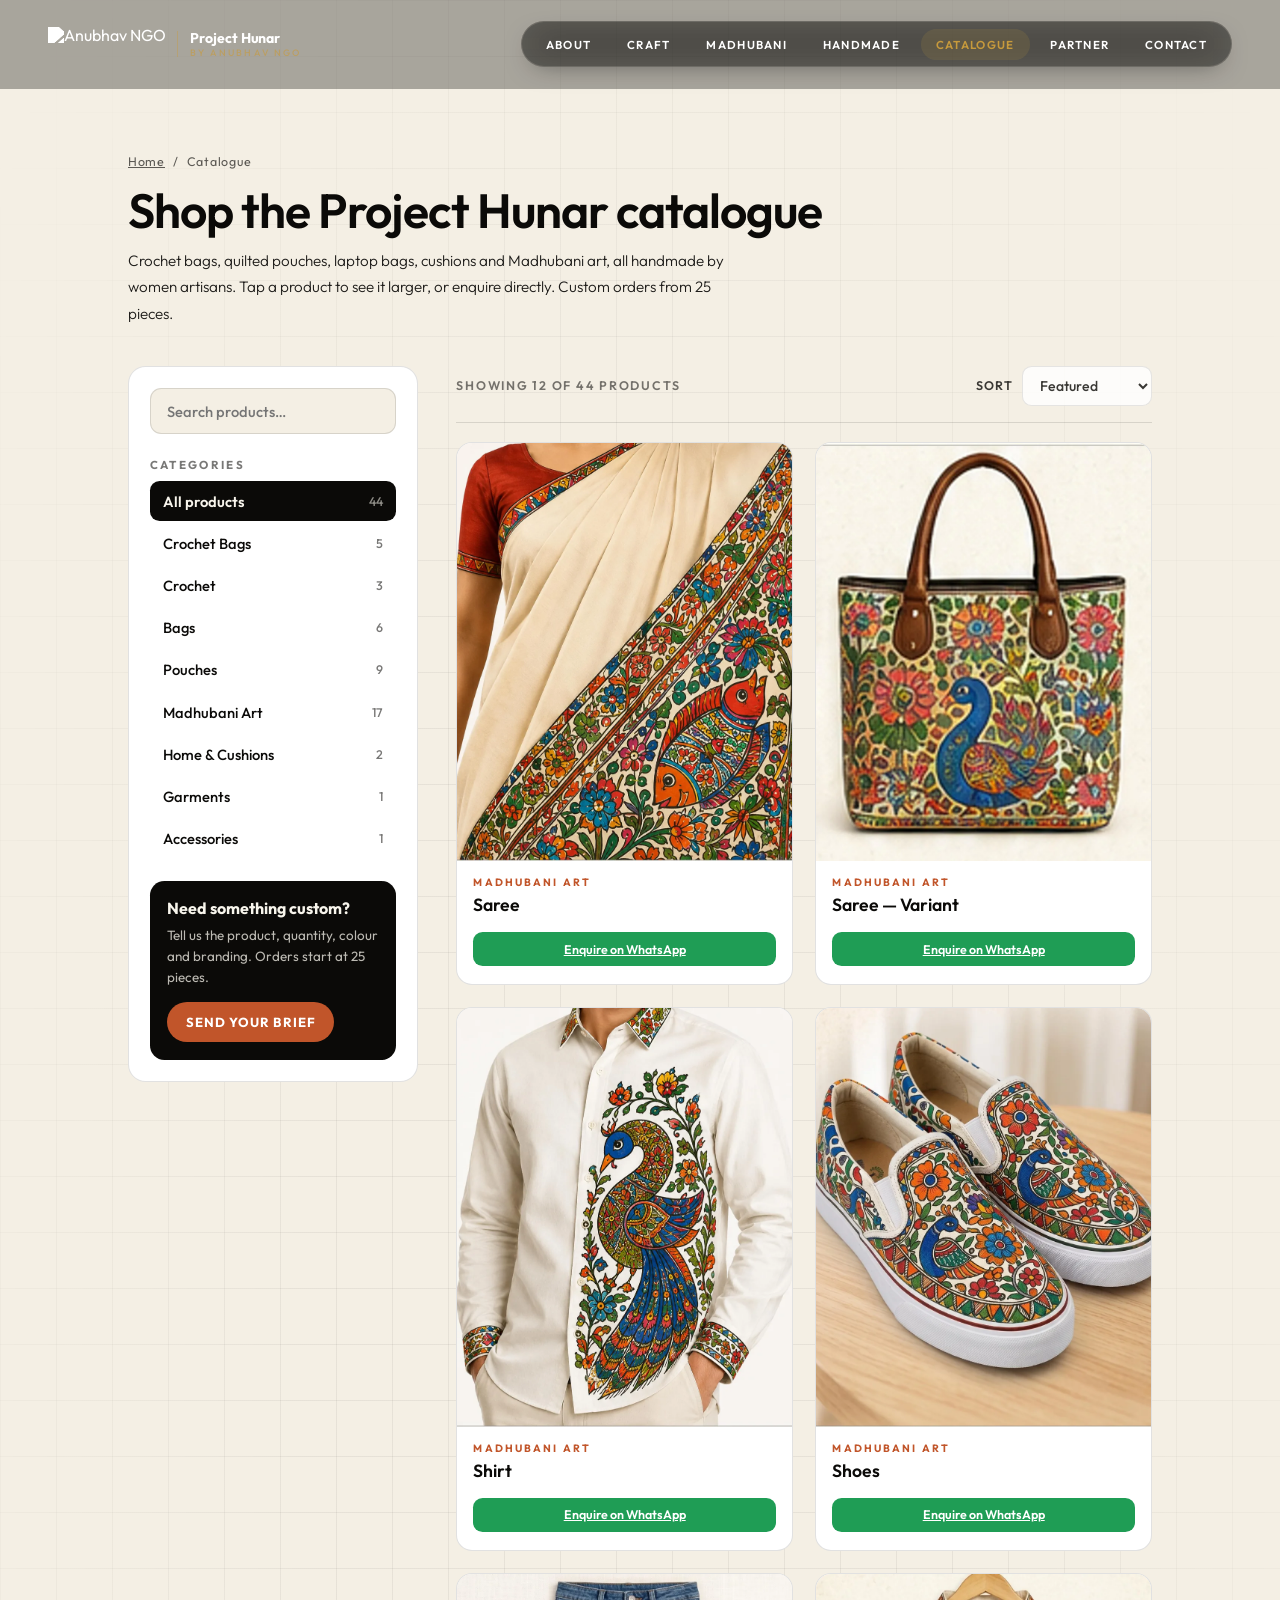
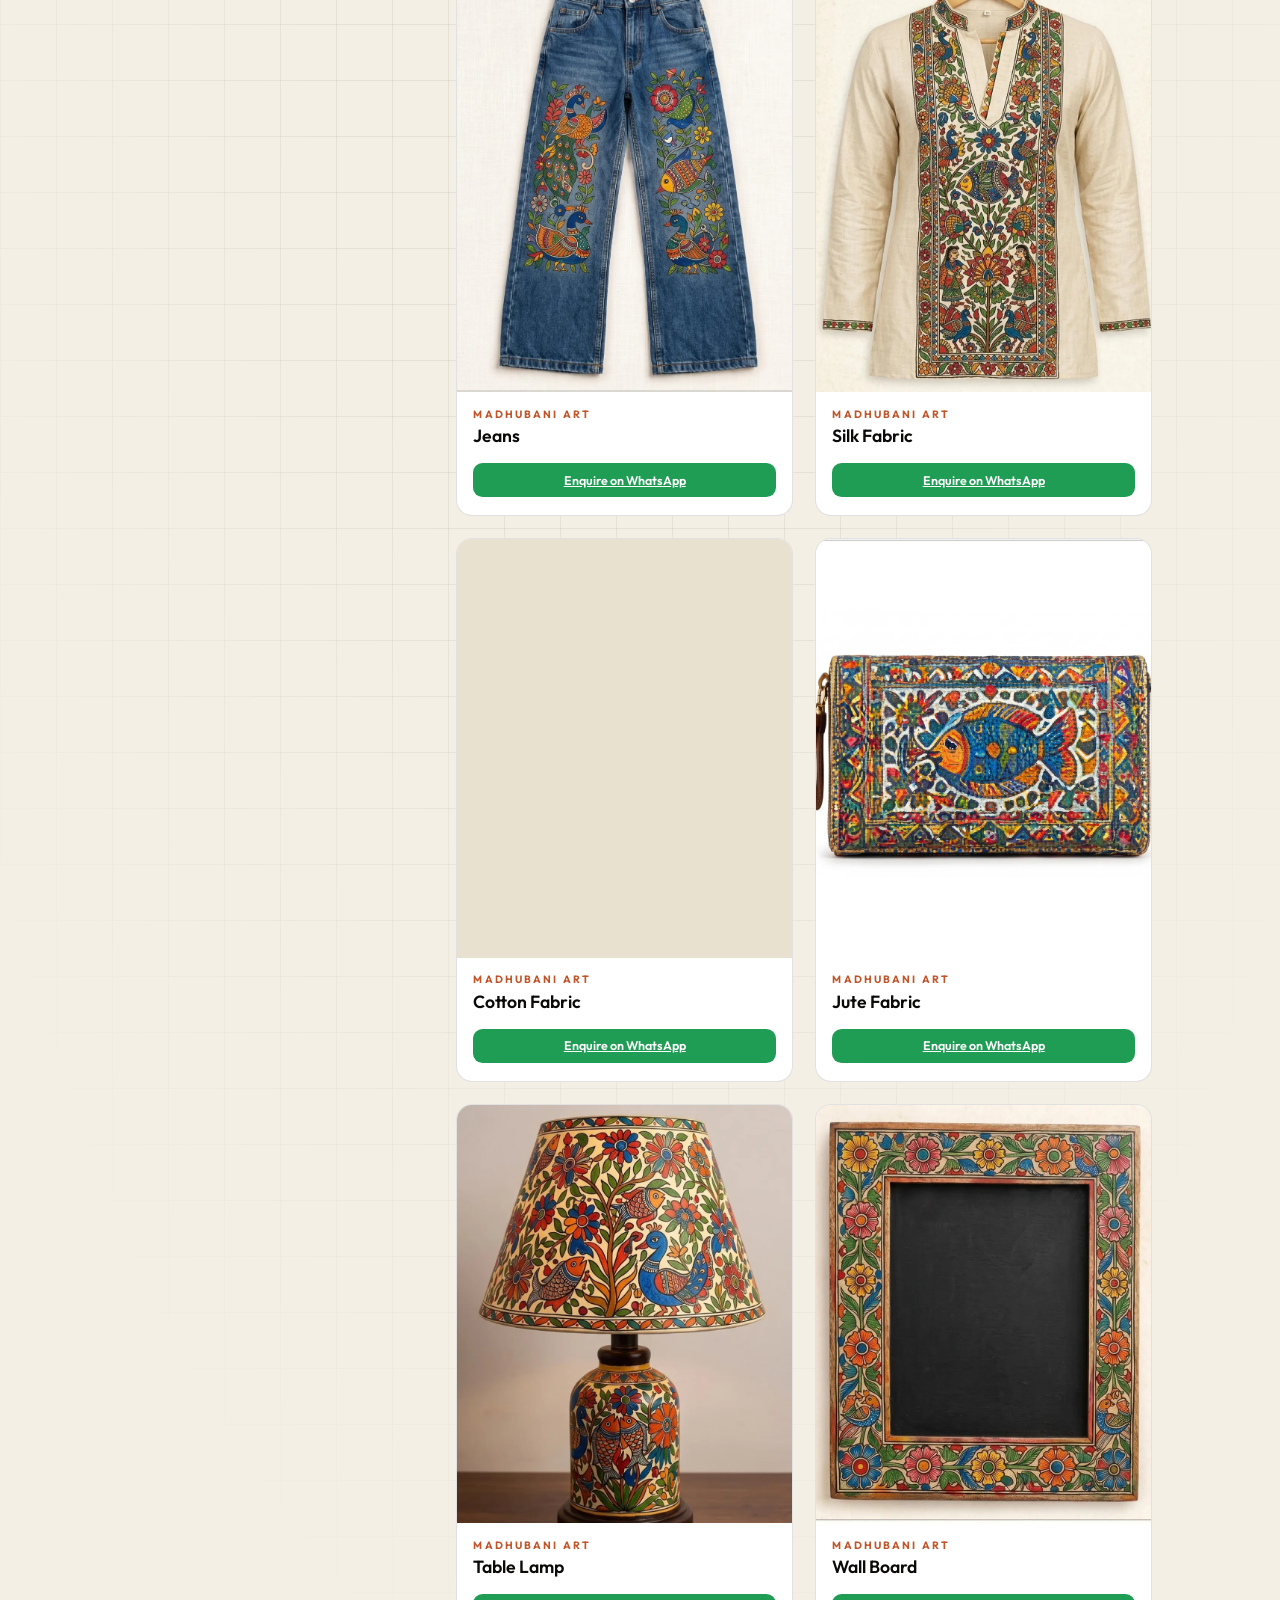
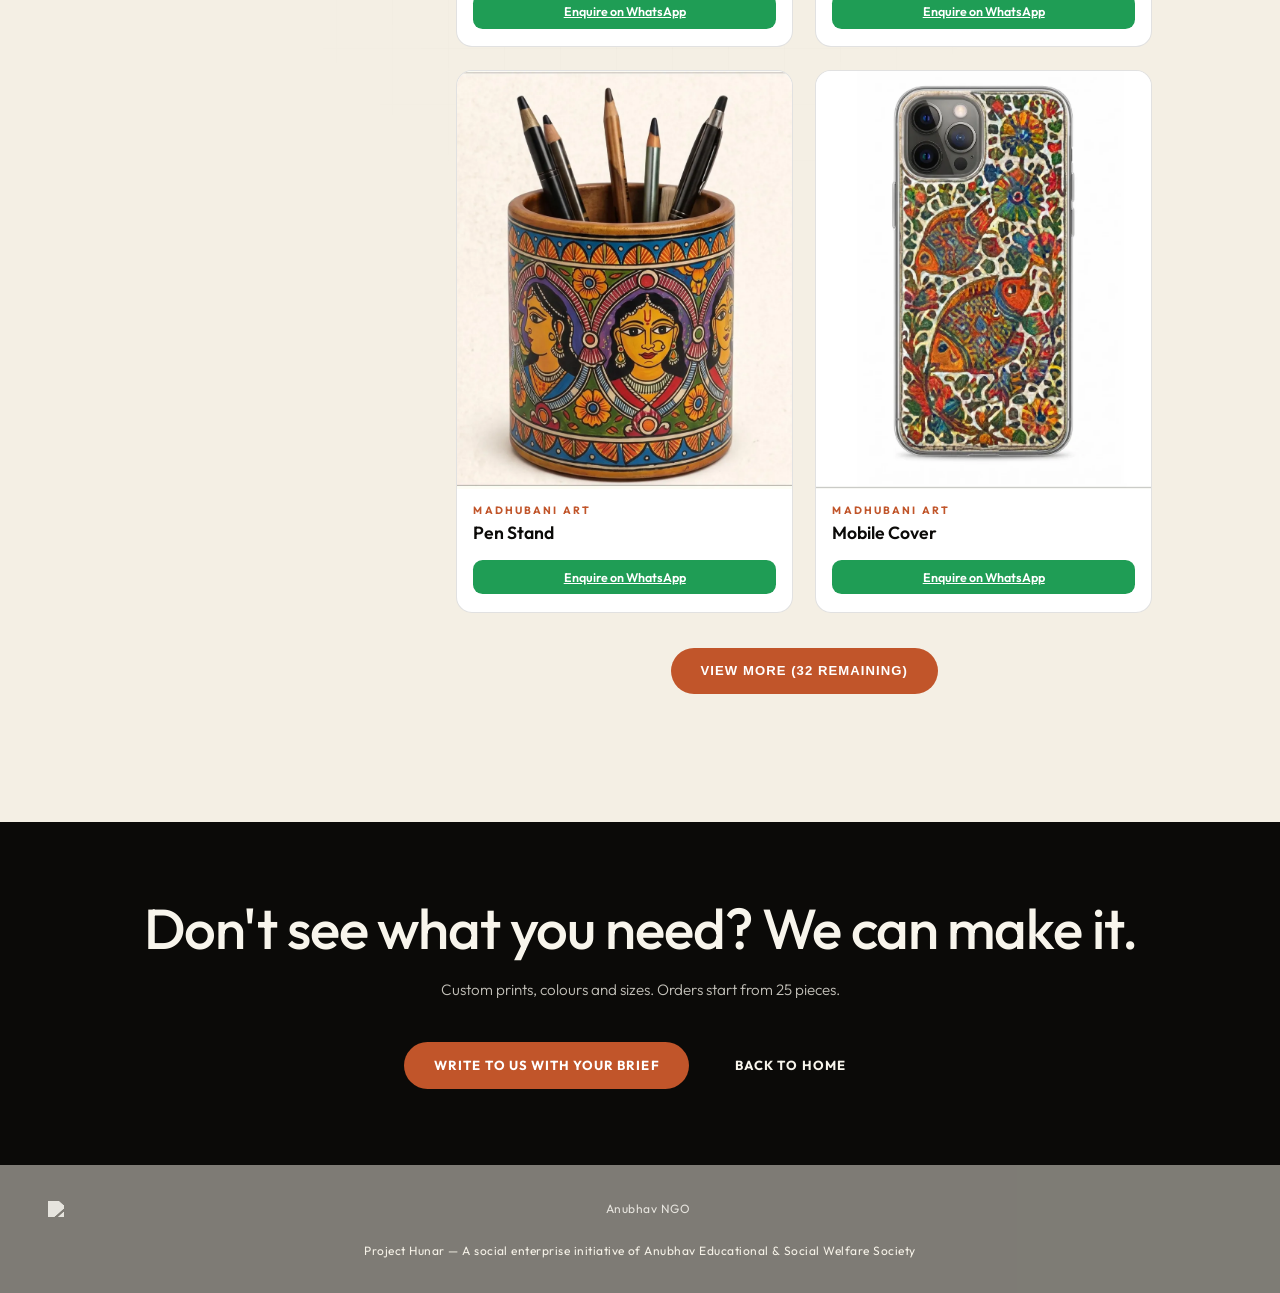
==== commit 18f74c97: "Catalogue: 90vw width, larger cards, View more pagination Co-Authored-By: Claude Sonnet 5.5 <noreply" ====
--- a/catalogue.html
+++ b/catalogue.html
@@ -1187,6 +1187,7 @@
       </article>
 <!-- CARDS:END -->
         </div>
+        <div class="shop-more"><button type="button" class="btn btn-primary" id="viewMore" hidden>View more</button></div>
         <p class="shop-empty" id="catEmpty" hidden>No products match your search. Try another word or category.</p>
       </div>
     </div>
--- a/assets/css/main.css
+++ b/assets/css/main.css
@@ -1020,4 +1020,17 @@
     .shop-sort span{display:none;}
     .shop .cat-grid{grid-template-columns:repeat(2,1fr);}
   }
-  #catalogue .wrap{max-width:1360px;}
+  
+  /* catalogue uses 90% of the viewport width, bigger cards, view-more */
+  #catalogue .wrap{max-width:none;width:90vw;margin-left:auto;margin-right:auto;}
+  .shop{grid-template-columns:290px 1fr;}
+  .shop .cat-grid{grid-template-columns:repeat(auto-fill,minmax(280px,1fr));gap:1.4rem;}
+  .shop .cat-card-title{font-size:1.1rem;}
+  .shop-more{display:flex;justify-content:center;margin-top:2.2rem;}
+  .shop-more[hidden]{display:none;}
+  @media (max-width:900px){
+    .shop{grid-template-columns:1fr;}
+    #catalogue .wrap{width:92vw;}
+    .shop .cat-grid{grid-template-columns:repeat(2,1fr);gap:.8rem;}
+  }
+  .shop-more .btn[hidden]{display:none;}
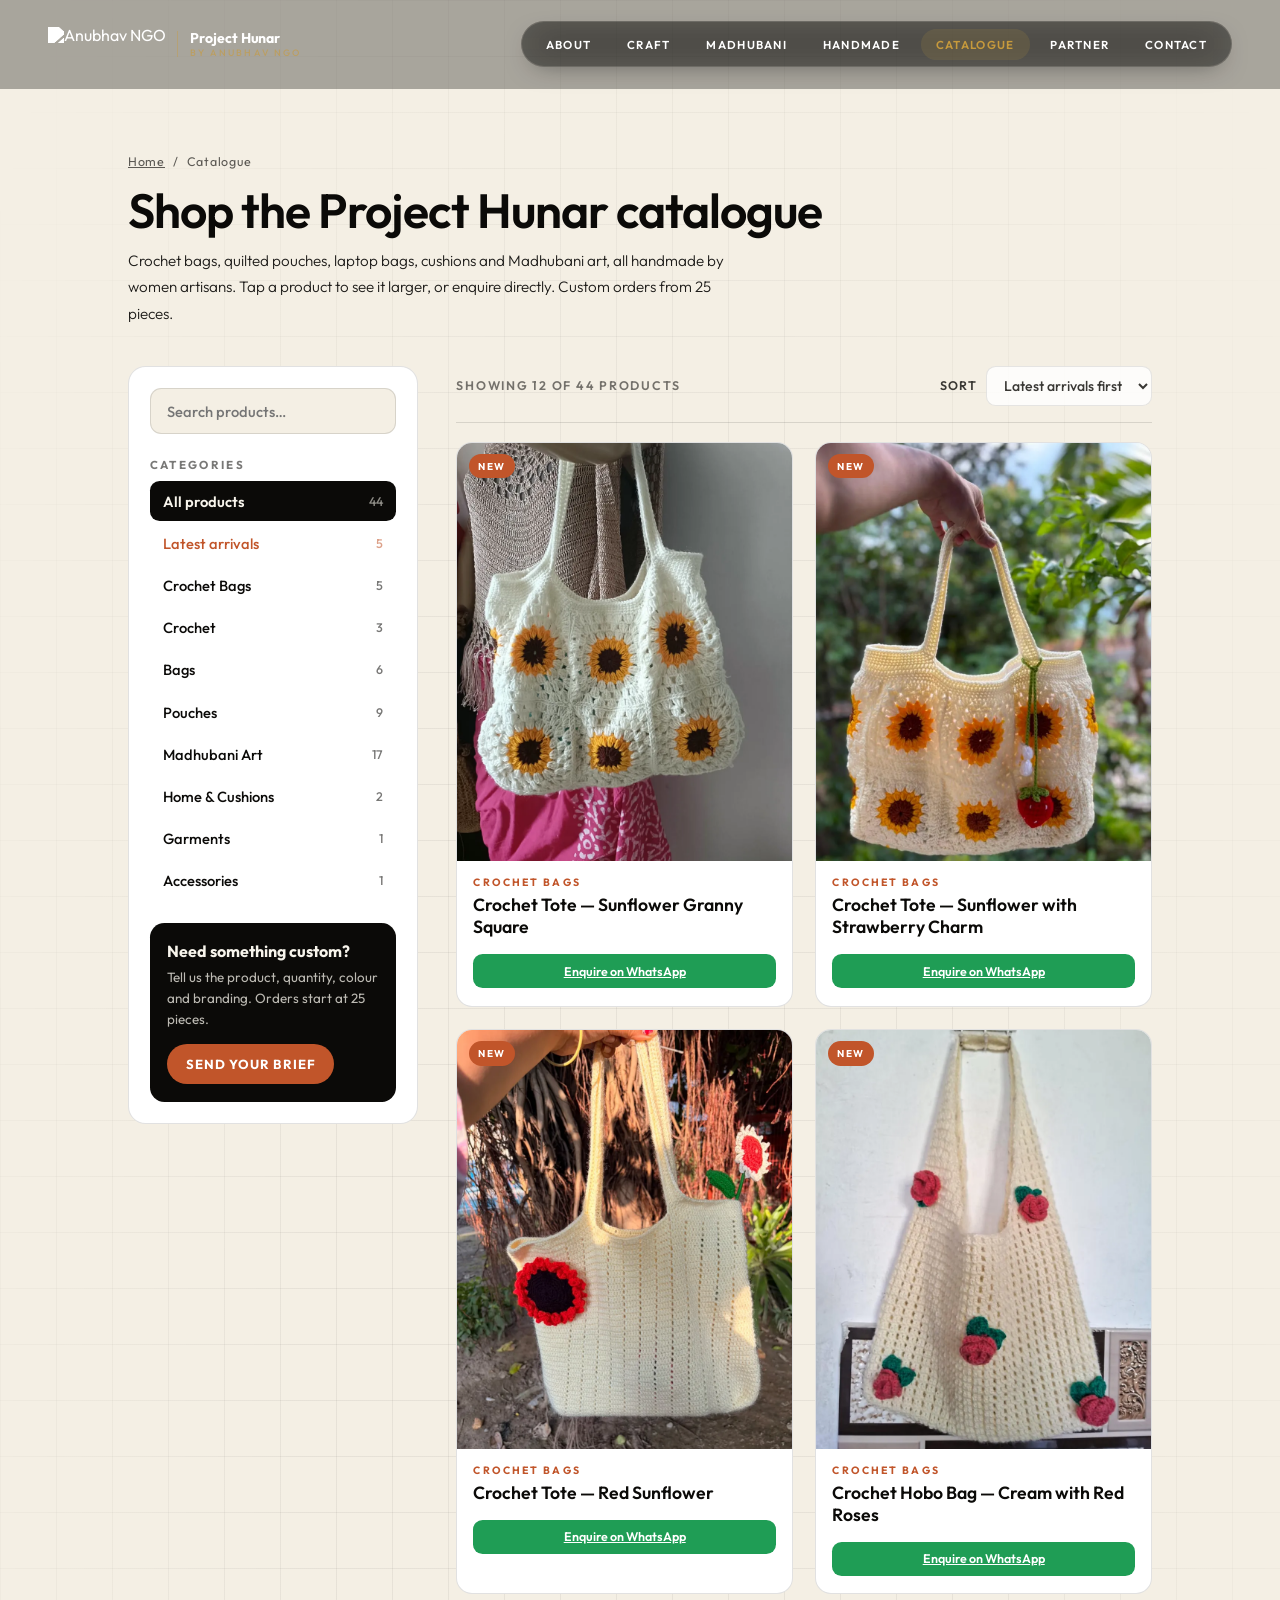
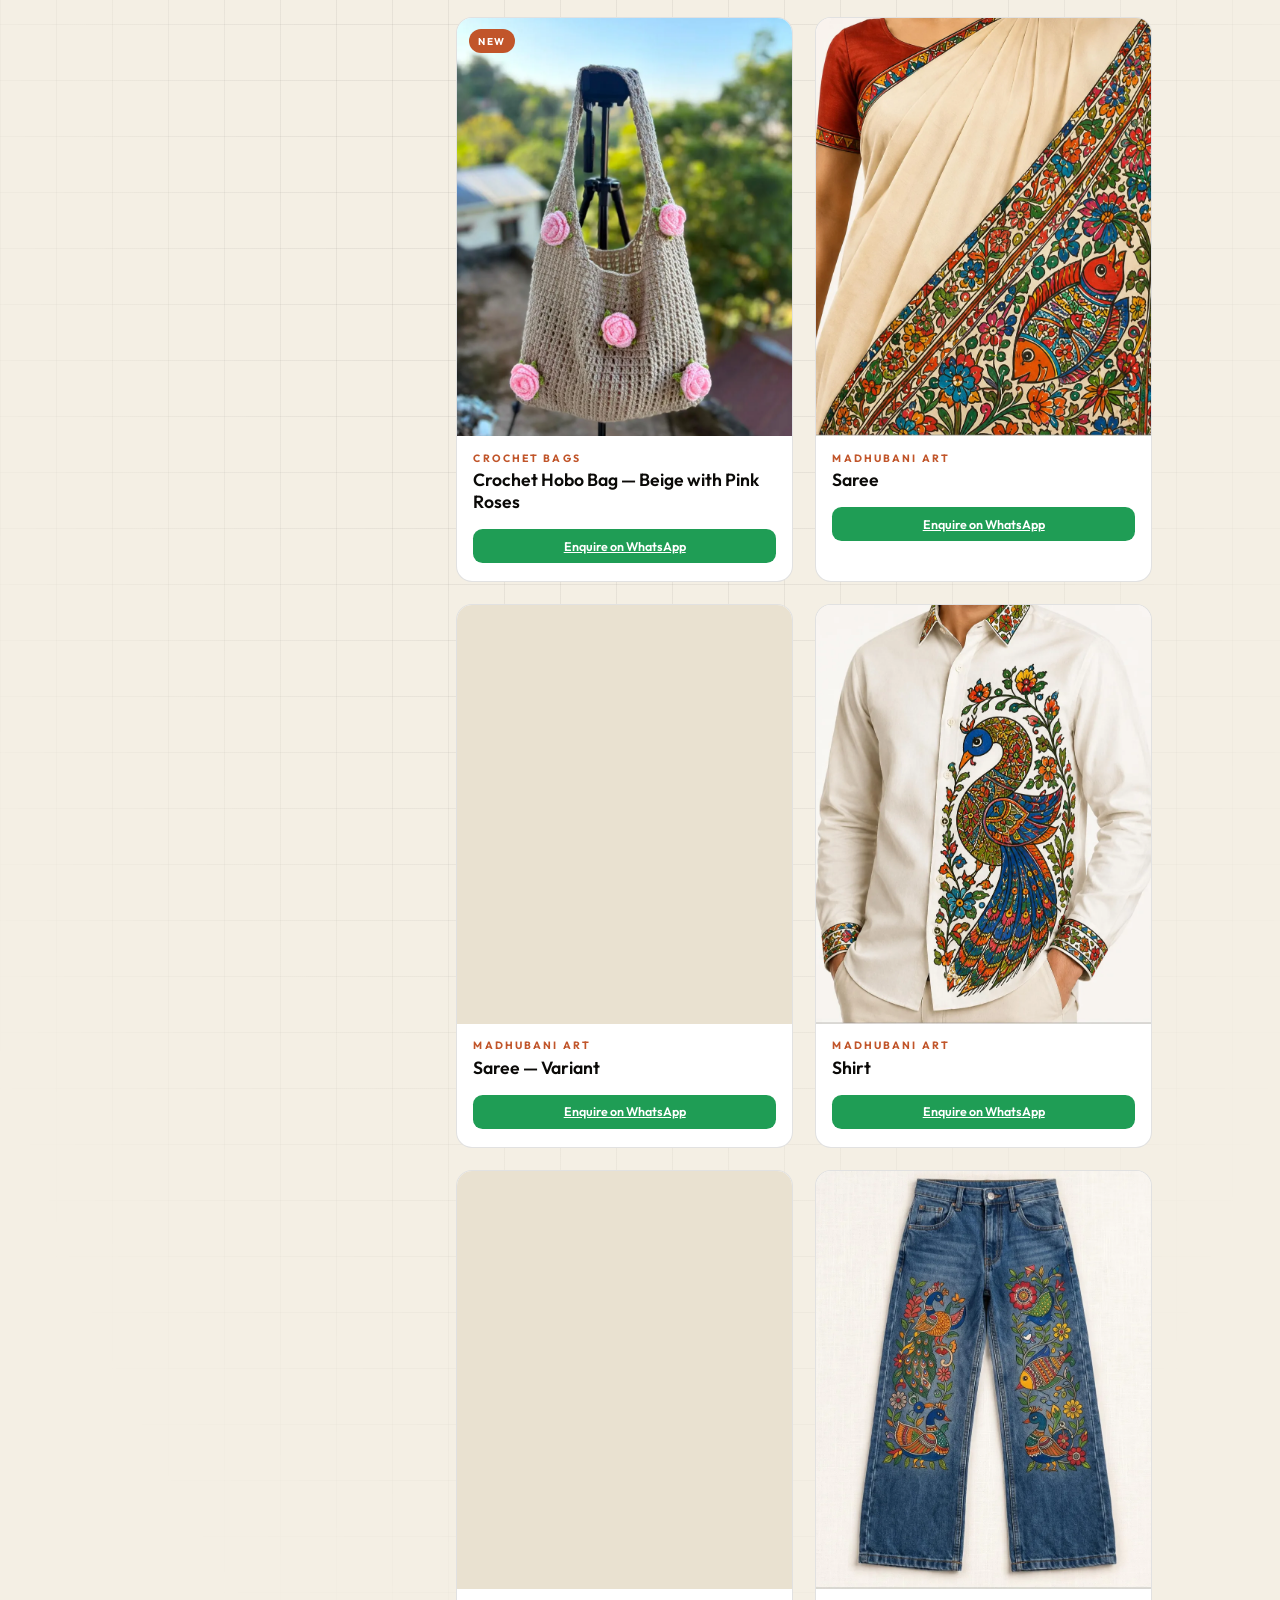
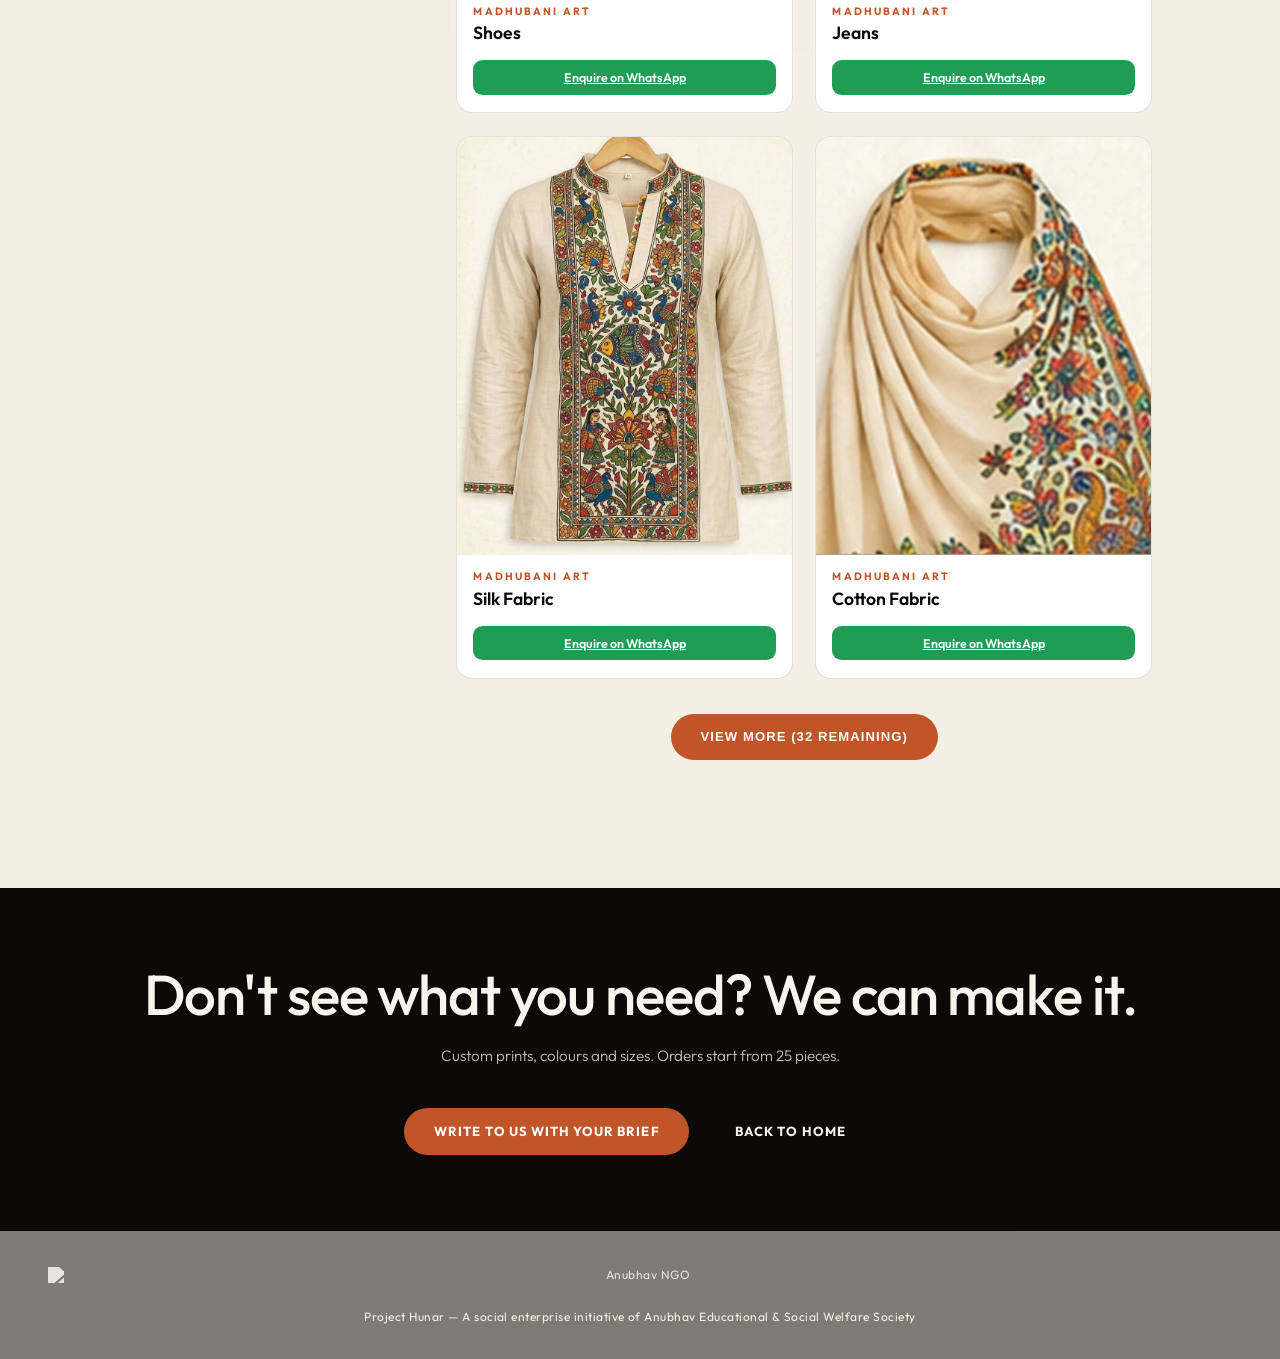
==== commit 5d0cd791: "Add Latest Arrivals: flagged products, home slider, catalogue filter/badge/first order; cache-bustin" ====
--- a/catalogue.html
+++ b/catalogue.html
@@ -71,261 +71,6 @@
       "position": 1,
       "item": {
        "@type": "Product",
-       "name": "Saree",
-       "category": "Madhubani Art",
-       "image": "https://projecthunar.in/assets/img/products/madhubani/madhubani-art-on-saree.webp",
-       "brand": {
-        "@type": "Brand",
-        "name": "Project Hunar"
-       },
-       "description": "Saree. Handmade by women artisans at Project Hunar (Anubhav NGO). Handmade by women artisans. Enquire for details."
-      }
-     },
-     {
-      "@type": "ListItem",
-      "position": 2,
-      "item": {
-       "@type": "Product",
-       "name": "Saree — Variant",
-       "category": "Madhubani Art",
-       "image": "https://projecthunar.in/assets/img/products/madhubani/madhubani-art-on-saree-variant.webp",
-       "brand": {
-        "@type": "Brand",
-        "name": "Project Hunar"
-       },
-       "description": "Saree — Variant. Handmade by women artisans at Project Hunar (Anubhav NGO). Handmade by women artisans. Enquire for details."
-      }
-     },
-     {
-      "@type": "ListItem",
-      "position": 3,
-      "item": {
-       "@type": "Product",
-       "name": "Shirt",
-       "category": "Madhubani Art",
-       "image": "https://projecthunar.in/assets/img/products/madhubani/madhubani-art-on-shirt.webp",
-       "brand": {
-        "@type": "Brand",
-        "name": "Project Hunar"
-       },
-       "description": "Shirt. Handmade by women artisans at Project Hunar (Anubhav NGO). Handmade by women artisans. Enquire for details."
-      }
-     },
-     {
-      "@type": "ListItem",
-      "position": 4,
-      "item": {
-       "@type": "Product",
-       "name": "Shoes",
-       "category": "Madhubani Art",
-       "image": "https://projecthunar.in/assets/img/products/madhubani/madhubani-art-on-shoes.webp",
-       "brand": {
-        "@type": "Brand",
-        "name": "Project Hunar"
-       },
-       "description": "Shoes. Handmade by women artisans at Project Hunar (Anubhav NGO). Handmade by women artisans. Enquire for details."
-      }
-     },
-     {
-      "@type": "ListItem",
-      "position": 5,
-      "item": {
-       "@type": "Product",
-       "name": "Jeans",
-       "category": "Madhubani Art",
-       "image": "https://projecthunar.in/assets/img/products/madhubani/madhubani-art-on-jeans.webp",
-       "brand": {
-        "@type": "Brand",
-        "name": "Project Hunar"
-       },
-       "description": "Jeans. Handmade by women artisans at Project Hunar (Anubhav NGO). Handmade by women artisans. Enquire for details."
-      }
-     },
-     {
-      "@type": "ListItem",
-      "position": 6,
-      "item": {
-       "@type": "Product",
-       "name": "Silk Fabric",
-       "category": "Madhubani Art",
-       "image": "https://projecthunar.in/assets/img/products/madhubani/madhubani-art-on-silk-fabric.webp",
-       "brand": {
-        "@type": "Brand",
-        "name": "Project Hunar"
-       },
-       "description": "Silk Fabric. Handmade by women artisans at Project Hunar (Anubhav NGO). Handmade by women artisans. Enquire for details."
-      }
-     },
-     {
-      "@type": "ListItem",
-      "position": 7,
-      "item": {
-       "@type": "Product",
-       "name": "Cotton Fabric",
-       "category": "Madhubani Art",
-       "image": "https://projecthunar.in/assets/img/products/madhubani/madhubani-art-on-cotton-fabric.webp",
-       "brand": {
-        "@type": "Brand",
-        "name": "Project Hunar"
-       },
-       "description": "Cotton Fabric. Handmade by women artisans at Project Hunar (Anubhav NGO). Handmade by women artisans. Enquire for details."
-      }
-     },
-     {
-      "@type": "ListItem",
-      "position": 8,
-      "item": {
-       "@type": "Product",
-       "name": "Jute Fabric",
-       "category": "Madhubani Art",
-       "image": "https://projecthunar.in/assets/img/products/madhubani/madhubani-art-on-jute-fabric.webp",
-       "brand": {
-        "@type": "Brand",
-        "name": "Project Hunar"
-       },
-       "description": "Jute Fabric. Handmade by women artisans at Project Hunar (Anubhav NGO). Handmade by women artisans. Enquire for details."
-      }
-     },
-     {
-      "@type": "ListItem",
-      "position": 9,
-      "item": {
-       "@type": "Product",
-       "name": "Table Lamp",
-       "category": "Madhubani Art",
-       "image": "https://projecthunar.in/assets/img/products/madhubani/madhubani-art-on-table-lamp.webp",
-       "brand": {
-        "@type": "Brand",
-        "name": "Project Hunar"
-       },
-       "description": "Table Lamp. Handmade by women artisans at Project Hunar (Anubhav NGO). Handmade by women artisans. Enquire for details."
-      }
-     },
-     {
-      "@type": "ListItem",
-      "position": 10,
-      "item": {
-       "@type": "Product",
-       "name": "Wall Board",
-       "category": "Madhubani Art",
-       "image": "https://projecthunar.in/assets/img/products/madhubani/madhubani-art-on-wall-board.webp",
-       "brand": {
-        "@type": "Brand",
-        "name": "Project Hunar"
-       },
-       "description": "Wall Board. Handmade by women artisans at Project Hunar (Anubhav NGO). Handmade by women artisans. Enquire for details."
-      }
-     },
-     {
-      "@type": "ListItem",
-      "position": 11,
-      "item": {
-       "@type": "Product",
-       "name": "Pen Stand",
-       "category": "Madhubani Art",
-       "image": "https://projecthunar.in/assets/img/products/madhubani/madhubani-art-on-pen-stand.webp",
-       "brand": {
-        "@type": "Brand",
-        "name": "Project Hunar"
-       },
-       "description": "Pen Stand. Handmade by women artisans at Project Hunar (Anubhav NGO). Handmade by women artisans. Enquire for details."
-      }
-     },
-     {
-      "@type": "ListItem",
-      "position": 12,
-      "item": {
-       "@type": "Product",
-       "name": "Mobile Cover",
-       "category": "Madhubani Art",
-       "image": "https://projecthunar.in/assets/img/products/madhubani/madhubani-art-on-mobile-cover.webp",
-       "brand": {
-        "@type": "Brand",
-        "name": "Project Hunar"
-       },
-       "description": "Mobile Cover. Handmade by women artisans at Project Hunar (Anubhav NGO). Handmade by women artisans. Enquire for details."
-      }
-     },
-     {
-      "@type": "ListItem",
-      "position": 13,
-      "item": {
-       "@type": "Product",
-       "name": "Photo Frame",
-       "category": "Madhubani Art",
-       "image": "https://projecthunar.in/assets/img/products/madhubani/madhubani-art-on-photo-frame.webp",
-       "brand": {
-        "@type": "Brand",
-        "name": "Project Hunar"
-       },
-       "description": "Photo Frame. Handmade by women artisans at Project Hunar (Anubhav NGO). Handmade by women artisans. Enquire for details."
-      }
-     },
-     {
-      "@type": "ListItem",
-      "position": 14,
-      "item": {
-       "@type": "Product",
-       "name": "Bedsheets",
-       "category": "Madhubani Art",
-       "image": "https://projecthunar.in/assets/img/products/madhubani/madhubani-art-on-bedsheets.webp",
-       "brand": {
-        "@type": "Brand",
-        "name": "Project Hunar"
-       },
-       "description": "Bedsheets. Handmade by women artisans at Project Hunar (Anubhav NGO). Handmade by women artisans. Enquire for details."
-      }
-     },
-     {
-      "@type": "ListItem",
-      "position": 15,
-      "item": {
-       "@type": "Product",
-       "name": "Coffee Mug",
-       "category": "Madhubani Art",
-       "image": "https://projecthunar.in/assets/img/products/madhubani/madhubani-art-on-coffee-mug.webp",
-       "brand": {
-        "@type": "Brand",
-        "name": "Project Hunar"
-       },
-       "description": "Coffee Mug. Handmade by women artisans at Project Hunar (Anubhav NGO). Handmade by women artisans. Enquire for details."
-      }
-     },
-     {
-      "@type": "ListItem",
-      "position": 16,
-      "item": {
-       "@type": "Product",
-       "name": "Cushion",
-       "category": "Madhubani Art",
-       "image": "https://projecthunar.in/assets/img/products/madhubani/madhubani-art-on-cushion.webp",
-       "brand": {
-        "@type": "Brand",
-        "name": "Project Hunar"
-       },
-       "description": "Cushion. Handmade by women artisans at Project Hunar (Anubhav NGO). Handmade by women artisans. Enquire for details."
-      }
-     },
-     {
-      "@type": "ListItem",
-      "position": 17,
-      "item": {
-       "@type": "Product",
-       "name": "Diary",
-       "category": "Madhubani Art",
-       "image": "https://projecthunar.in/assets/img/products/madhubani/madhubani-art-on-diary.webp",
-       "brand": {
-        "@type": "Brand",
-        "name": "Project Hunar"
-       },
-       "description": "Diary. Handmade by women artisans at Project Hunar (Anubhav NGO). Handmade by women artisans. Enquire for details."
-      }
-     },
-     {
-      "@type": "ListItem",
-      "position": 18,
-      "item": {
-       "@type": "Product",
        "name": "Crochet Tote — Sunflower Granny Square",
        "category": "Crochet Bags",
        "image": "https://projecthunar.in/assets/img/products/crochet/crochet-tote-sunflower-granny-square.webp",
@@ -338,7 +83,7 @@
      },
      {
       "@type": "ListItem",
-      "position": 19,
+      "position": 2,
       "item": {
        "@type": "Product",
        "name": "Crochet Tote — Sunflower with Strawberry Charm",
@@ -353,7 +98,7 @@
      },
      {
       "@type": "ListItem",
-      "position": 20,
+      "position": 3,
       "item": {
        "@type": "Product",
        "name": "Crochet Tote — Red Sunflower",
@@ -368,7 +113,7 @@
      },
      {
       "@type": "ListItem",
-      "position": 21,
+      "position": 4,
       "item": {
        "@type": "Product",
        "name": "Crochet Hobo Bag — Cream with Red Roses",
@@ -383,7 +128,7 @@
      },
      {
       "@type": "ListItem",
-      "position": 22,
+      "position": 5,
       "item": {
        "@type": "Product",
        "name": "Crochet Hobo Bag — Beige with Pink Roses",
@@ -394,6 +139,261 @@
         "name": "Project Hunar"
        },
        "description": "Crochet Hobo Bag — Beige with Pink Roses. Handmade by women artisans at Project Hunar (Anubhav NGO). Handmade by women artisans. Enquire for details."
+      }
+     },
+     {
+      "@type": "ListItem",
+      "position": 6,
+      "item": {
+       "@type": "Product",
+       "name": "Saree",
+       "category": "Madhubani Art",
+       "image": "https://projecthunar.in/assets/img/products/madhubani/madhubani-art-on-saree.webp",
+       "brand": {
+        "@type": "Brand",
+        "name": "Project Hunar"
+       },
+       "description": "Saree. Handmade by women artisans at Project Hunar (Anubhav NGO). Handmade by women artisans. Enquire for details."
+      }
+     },
+     {
+      "@type": "ListItem",
+      "position": 7,
+      "item": {
+       "@type": "Product",
+       "name": "Saree — Variant",
+       "category": "Madhubani Art",
+       "image": "https://projecthunar.in/assets/img/products/madhubani/madhubani-art-on-saree-variant.webp",
+       "brand": {
+        "@type": "Brand",
+        "name": "Project Hunar"
+       },
+       "description": "Saree — Variant. Handmade by women artisans at Project Hunar (Anubhav NGO). Handmade by women artisans. Enquire for details."
+      }
+     },
+     {
+      "@type": "ListItem",
+      "position": 8,
+      "item": {
+       "@type": "Product",
+       "name": "Shirt",
+       "category": "Madhubani Art",
+       "image": "https://projecthunar.in/assets/img/products/madhubani/madhubani-art-on-shirt.webp",
+       "brand": {
+        "@type": "Brand",
+        "name": "Project Hunar"
+       },
+       "description": "Shirt. Handmade by women artisans at Project Hunar (Anubhav NGO). Handmade by women artisans. Enquire for details."
+      }
+     },
+     {
+      "@type": "ListItem",
+      "position": 9,
+      "item": {
+       "@type": "Product",
+       "name": "Shoes",
+       "category": "Madhubani Art",
+       "image": "https://projecthunar.in/assets/img/products/madhubani/madhubani-art-on-shoes.webp",
+       "brand": {
+        "@type": "Brand",
+        "name": "Project Hunar"
+       },
+       "description": "Shoes. Handmade by women artisans at Project Hunar (Anubhav NGO). Handmade by women artisans. Enquire for details."
+      }
+     },
+     {
+      "@type": "ListItem",
+      "position": 10,
+      "item": {
+       "@type": "Product",
+       "name": "Jeans",
+       "category": "Madhubani Art",
+       "image": "https://projecthunar.in/assets/img/products/madhubani/madhubani-art-on-jeans.webp",
+       "brand": {
+        "@type": "Brand",
+        "name": "Project Hunar"
+       },
+       "description": "Jeans. Handmade by women artisans at Project Hunar (Anubhav NGO). Handmade by women artisans. Enquire for details."
+      }
+     },
+     {
+      "@type": "ListItem",
+      "position": 11,
+      "item": {
+       "@type": "Product",
+       "name": "Silk Fabric",
+       "category": "Madhubani Art",
+       "image": "https://projecthunar.in/assets/img/products/madhubani/madhubani-art-on-silk-fabric.webp",
+       "brand": {
+        "@type": "Brand",
+        "name": "Project Hunar"
+       },
+       "description": "Silk Fabric. Handmade by women artisans at Project Hunar (Anubhav NGO). Handmade by women artisans. Enquire for details."
+      }
+     },
+     {
+      "@type": "ListItem",
+      "position": 12,
+      "item": {
+       "@type": "Product",
+       "name": "Cotton Fabric",
+       "category": "Madhubani Art",
+       "image": "https://projecthunar.in/assets/img/products/madhubani/madhubani-art-on-cotton-fabric.webp",
+       "brand": {
+        "@type": "Brand",
+        "name": "Project Hunar"
+       },
+       "description": "Cotton Fabric. Handmade by women artisans at Project Hunar (Anubhav NGO). Handmade by women artisans. Enquire for details."
+      }
+     },
+     {
+      "@type": "ListItem",
+      "position": 13,
+      "item": {
+       "@type": "Product",
+       "name": "Jute Fabric",
+       "category": "Madhubani Art",
+       "image": "https://projecthunar.in/assets/img/products/madhubani/madhubani-art-on-jute-fabric.webp",
+       "brand": {
+        "@type": "Brand",
+        "name": "Project Hunar"
+       },
+       "description": "Jute Fabric. Handmade by women artisans at Project Hunar (Anubhav NGO). Handmade by women artisans. Enquire for details."
+      }
+     },
+     {
+      "@type": "ListItem",
+      "position": 14,
+      "item": {
+       "@type": "Product",
+       "name": "Table Lamp",
+       "category": "Madhubani Art",
+       "image": "https://projecthunar.in/assets/img/products/madhubani/madhubani-art-on-table-lamp.webp",
+       "brand": {
+        "@type": "Brand",
+        "name": "Project Hunar"
+       },
+       "description": "Table Lamp. Handmade by women artisans at Project Hunar (Anubhav NGO). Handmade by women artisans. Enquire for details."
+      }
+     },
+     {
+      "@type": "ListItem",
+      "position": 15,
+      "item": {
+       "@type": "Product",
+       "name": "Wall Board",
+       "category": "Madhubani Art",
+       "image": "https://projecthunar.in/assets/img/products/madhubani/madhubani-art-on-wall-board.webp",
+       "brand": {
+        "@type": "Brand",
+        "name": "Project Hunar"
+       },
+       "description": "Wall Board. Handmade by women artisans at Project Hunar (Anubhav NGO). Handmade by women artisans. Enquire for details."
+      }
+     },
+     {
+      "@type": "ListItem",
+      "position": 16,
+      "item": {
+       "@type": "Product",
+       "name": "Pen Stand",
+       "category": "Madhubani Art",
+       "image": "https://projecthunar.in/assets/img/products/madhubani/madhubani-art-on-pen-stand.webp",
+       "brand": {
+        "@type": "Brand",
+        "name": "Project Hunar"
+       },
+       "description": "Pen Stand. Handmade by women artisans at Project Hunar (Anubhav NGO). Handmade by women artisans. Enquire for details."
+      }
+     },
+     {
+      "@type": "ListItem",
+      "position": 17,
+      "item": {
+       "@type": "Product",
+       "name": "Mobile Cover",
+       "category": "Madhubani Art",
+       "image": "https://projecthunar.in/assets/img/products/madhubani/madhubani-art-on-mobile-cover.webp",
+       "brand": {
+        "@type": "Brand",
+        "name": "Project Hunar"
+       },
+       "description": "Mobile Cover. Handmade by women artisans at Project Hunar (Anubhav NGO). Handmade by women artisans. Enquire for details."
+      }
+     },
+     {
+      "@type": "ListItem",
+      "position": 18,
+      "item": {
+       "@type": "Product",
+       "name": "Photo Frame",
+       "category": "Madhubani Art",
+       "image": "https://projecthunar.in/assets/img/products/madhubani/madhubani-art-on-photo-frame.webp",
+       "brand": {
+        "@type": "Brand",
+        "name": "Project Hunar"
+       },
+       "description": "Photo Frame. Handmade by women artisans at Project Hunar (Anubhav NGO). Handmade by women artisans. Enquire for details."
+      }
+     },
+     {
+      "@type": "ListItem",
+      "position": 19,
+      "item": {
+       "@type": "Product",
+       "name": "Bedsheets",
+       "category": "Madhubani Art",
+       "image": "https://projecthunar.in/assets/img/products/madhubani/madhubani-art-on-bedsheets.webp",
+       "brand": {
+        "@type": "Brand",
+        "name": "Project Hunar"
+       },
+       "description": "Bedsheets. Handmade by women artisans at Project Hunar (Anubhav NGO). Handmade by women artisans. Enquire for details."
+      }
+     },
+     {
+      "@type": "ListItem",
+      "position": 20,
+      "item": {
+       "@type": "Product",
+       "name": "Coffee Mug",
+       "category": "Madhubani Art",
+       "image": "https://projecthunar.in/assets/img/products/madhubani/madhubani-art-on-coffee-mug.webp",
+       "brand": {
+        "@type": "Brand",
+        "name": "Project Hunar"
+       },
+       "description": "Coffee Mug. Handmade by women artisans at Project Hunar (Anubhav NGO). Handmade by women artisans. Enquire for details."
+      }
+     },
+     {
+      "@type": "ListItem",
+      "position": 21,
+      "item": {
+       "@type": "Product",
+       "name": "Cushion",
+       "category": "Madhubani Art",
+       "image": "https://projecthunar.in/assets/img/products/madhubani/madhubani-art-on-cushion.webp",
+       "brand": {
+        "@type": "Brand",
+        "name": "Project Hunar"
+       },
+       "description": "Cushion. Handmade by women artisans at Project Hunar (Anubhav NGO). Handmade by women artisans. Enquire for details."
+      }
+     },
+     {
+      "@type": "ListItem",
+      "position": 22,
+      "item": {
+       "@type": "Product",
+       "name": "Diary",
+       "category": "Madhubani Art",
+       "image": "https://projecthunar.in/assets/img/products/madhubani/madhubani-art-on-diary.webp",
+       "brand": {
+        "@type": "Brand",
+        "name": "Project Hunar"
+       },
+       "description": "Diary. Handmade by women artisans at Project Hunar (Anubhav NGO). Handmade by women artisans. Enquire for details."
       }
      },
      {
@@ -753,7 +753,7 @@
 <link rel="preconnect" href="https://fonts.googleapis.com">
 <link rel="preconnect" href="https://fonts.gstatic.com" crossorigin>
 <link href="https://fonts.googleapis.com/css2?family=Outfit:wght@200;300;400;500;600;700;800;900&display=swap" rel="stylesheet">
-<link rel="stylesheet" href="assets/css/main.css">
+<link rel="stylesheet" href="assets/css/main.css?v=20261101">
 </head>
 <body>
 
@@ -802,6 +802,7 @@
         <!-- CHIPS:START -->
     <ul class="shop-cats" id="catFilters">
       <li><button type="button" class="cat-chip active" data-cat="All" aria-pressed="true">All products<span>44</span></button></li>
+      <li><button type="button" class="cat-chip cat-chip-new" data-cat="Latest Arrivals" aria-pressed="false">Latest arrivals<span>5</span></button></li>
       <li><button type="button" class="cat-chip" data-cat="Crochet Bags" aria-pressed="false">Crochet Bags<span>5</span></button></li>
       <li><button type="button" class="cat-chip" data-cat="Crochet" aria-pressed="false">Crochet<span>3</span></button></li>
       <li><button type="button" class="cat-chip" data-cat="Bags" aria-pressed="false">Bags<span>6</span></button></li>
@@ -825,7 +826,7 @@
           <p class="cat-count" id="catCount" aria-live="polite"></p>
           <label class="shop-sort"><span>Sort</span>
             <select id="catSort">
-              <option value="default">Featured</option>
+              <option value="default">Latest arrivals first</option>
               <option value="az">Name: A to Z</option>
               <option value="za">Name: Z to A</option>
             </select>
@@ -833,183 +834,183 @@
         </div>
         <div class="cat-grid" id="catGrid">
     <!-- CARDS:START -->
-      <article class="cat-card" data-lb-open data-collection="catalogue" data-idx="0" data-order="0" data-cat="Madhubani Art" data-src="assets/img/products/madhubani/madhubani-art-on-saree.webp" data-name="saree">
-        <div class="cat-card-media"><img src="assets/img/products/madhubani/madhubani-art-on-saree.webp" alt="Saree — handmade by women artisans at Project Hunar" loading="lazy" decoding="async" width="600" height="750"></div>
-        <div class="cat-card-body">
-          <span class="cat-card-cat">Madhubani Art</span>
-          <h2 class="cat-card-title">Saree</h2>
-          <a class="cat-enquire" href="https://wa.me/917982799527?text=Hi%20Project%20Hunar%2C%20I%20would%20like%20to%20enquire%20about%3A%20Saree" target="_blank" rel="noopener">Enquire on WhatsApp</a>
-        </div>
-      </article>
-      <article class="cat-card" data-lb-open data-collection="catalogue" data-idx="0" data-order="1" data-cat="Madhubani Art" data-src="assets/img/products/madhubani/madhubani-art-on-saree-variant.webp" data-name="saree — variant">
-        <div class="cat-card-media"><img src="assets/img/products/madhubani/madhubani-art-on-saree-variant.webp" alt="Saree — Variant — handmade by women artisans at Project Hunar" loading="lazy" decoding="async" width="600" height="750"></div>
-        <div class="cat-card-body">
-          <span class="cat-card-cat">Madhubani Art</span>
-          <h2 class="cat-card-title">Saree — Variant</h2>
-          <a class="cat-enquire" href="https://wa.me/917982799527?text=Hi%20Project%20Hunar%2C%20I%20would%20like%20to%20enquire%20about%3A%20Saree%20%E2%80%94%20Variant" target="_blank" rel="noopener">Enquire on WhatsApp</a>
-        </div>
-      </article>
-      <article class="cat-card" data-lb-open data-collection="catalogue" data-idx="0" data-order="2" data-cat="Madhubani Art" data-src="assets/img/products/madhubani/madhubani-art-on-shirt.webp" data-name="shirt">
-        <div class="cat-card-media"><img src="assets/img/products/madhubani/madhubani-art-on-shirt.webp" alt="Shirt — handmade by women artisans at Project Hunar" loading="lazy" decoding="async" width="600" height="750"></div>
-        <div class="cat-card-body">
-          <span class="cat-card-cat">Madhubani Art</span>
-          <h2 class="cat-card-title">Shirt</h2>
-          <a class="cat-enquire" href="https://wa.me/917982799527?text=Hi%20Project%20Hunar%2C%20I%20would%20like%20to%20enquire%20about%3A%20Shirt" target="_blank" rel="noopener">Enquire on WhatsApp</a>
-        </div>
-      </article>
-      <article class="cat-card" data-lb-open data-collection="catalogue" data-idx="0" data-order="3" data-cat="Madhubani Art" data-src="assets/img/products/madhubani/madhubani-art-on-shoes.webp" data-name="shoes">
-        <div class="cat-card-media"><img src="assets/img/products/madhubani/madhubani-art-on-shoes.webp" alt="Shoes — handmade by women artisans at Project Hunar" loading="lazy" decoding="async" width="600" height="750"></div>
-        <div class="cat-card-body">
-          <span class="cat-card-cat">Madhubani Art</span>
-          <h2 class="cat-card-title">Shoes</h2>
-          <a class="cat-enquire" href="https://wa.me/917982799527?text=Hi%20Project%20Hunar%2C%20I%20would%20like%20to%20enquire%20about%3A%20Shoes" target="_blank" rel="noopener">Enquire on WhatsApp</a>
-        </div>
-      </article>
-      <article class="cat-card" data-lb-open data-collection="catalogue" data-idx="0" data-order="4" data-cat="Madhubani Art" data-src="assets/img/products/madhubani/madhubani-art-on-jeans.webp" data-name="jeans">
-        <div class="cat-card-media"><img src="assets/img/products/madhubani/madhubani-art-on-jeans.webp" alt="Jeans — handmade by women artisans at Project Hunar" loading="lazy" decoding="async" width="600" height="750"></div>
-        <div class="cat-card-body">
-          <span class="cat-card-cat">Madhubani Art</span>
-          <h2 class="cat-card-title">Jeans</h2>
-          <a class="cat-enquire" href="https://wa.me/917982799527?text=Hi%20Project%20Hunar%2C%20I%20would%20like%20to%20enquire%20about%3A%20Jeans" target="_blank" rel="noopener">Enquire on WhatsApp</a>
-        </div>
-      </article>
-      <article class="cat-card" data-lb-open data-collection="catalogue" data-idx="0" data-order="5" data-cat="Madhubani Art" data-src="assets/img/products/madhubani/madhubani-art-on-silk-fabric.webp" data-name="silk fabric">
-        <div class="cat-card-media"><img src="assets/img/products/madhubani/madhubani-art-on-silk-fabric.webp" alt="Silk Fabric — handmade by women artisans at Project Hunar" loading="lazy" decoding="async" width="600" height="750"></div>
-        <div class="cat-card-body">
-          <span class="cat-card-cat">Madhubani Art</span>
-          <h2 class="cat-card-title">Silk Fabric</h2>
-          <a class="cat-enquire" href="https://wa.me/917982799527?text=Hi%20Project%20Hunar%2C%20I%20would%20like%20to%20enquire%20about%3A%20Silk%20Fabric" target="_blank" rel="noopener">Enquire on WhatsApp</a>
-        </div>
-      </article>
-      <article class="cat-card" data-lb-open data-collection="catalogue" data-idx="0" data-order="6" data-cat="Madhubani Art" data-src="assets/img/products/madhubani/madhubani-art-on-cotton-fabric.webp" data-name="cotton fabric">
-        <div class="cat-card-media"><img src="assets/img/products/madhubani/madhubani-art-on-cotton-fabric.webp" alt="Cotton Fabric — handmade by women artisans at Project Hunar" loading="lazy" decoding="async" width="600" height="750"></div>
-        <div class="cat-card-body">
-          <span class="cat-card-cat">Madhubani Art</span>
-          <h2 class="cat-card-title">Cotton Fabric</h2>
-          <a class="cat-enquire" href="https://wa.me/917982799527?text=Hi%20Project%20Hunar%2C%20I%20would%20like%20to%20enquire%20about%3A%20Cotton%20Fabric" target="_blank" rel="noopener">Enquire on WhatsApp</a>
-        </div>
-      </article>
-      <article class="cat-card" data-lb-open data-collection="catalogue" data-idx="0" data-order="7" data-cat="Madhubani Art" data-src="assets/img/products/madhubani/madhubani-art-on-jute-fabric.webp" data-name="jute fabric">
-        <div class="cat-card-media"><img src="assets/img/products/madhubani/madhubani-art-on-jute-fabric.webp" alt="Jute Fabric — handmade by women artisans at Project Hunar" loading="lazy" decoding="async" width="600" height="750"></div>
-        <div class="cat-card-body">
-          <span class="cat-card-cat">Madhubani Art</span>
-          <h2 class="cat-card-title">Jute Fabric</h2>
-          <a class="cat-enquire" href="https://wa.me/917982799527?text=Hi%20Project%20Hunar%2C%20I%20would%20like%20to%20enquire%20about%3A%20Jute%20Fabric" target="_blank" rel="noopener">Enquire on WhatsApp</a>
-        </div>
-      </article>
-      <article class="cat-card" data-lb-open data-collection="catalogue" data-idx="0" data-order="8" data-cat="Madhubani Art" data-src="assets/img/products/madhubani/madhubani-art-on-table-lamp.webp" data-name="table lamp">
-        <div class="cat-card-media"><img src="assets/img/products/madhubani/madhubani-art-on-table-lamp.webp" alt="Table Lamp — handmade by women artisans at Project Hunar" loading="lazy" decoding="async" width="600" height="750"></div>
-        <div class="cat-card-body">
-          <span class="cat-card-cat">Madhubani Art</span>
-          <h2 class="cat-card-title">Table Lamp</h2>
-          <a class="cat-enquire" href="https://wa.me/917982799527?text=Hi%20Project%20Hunar%2C%20I%20would%20like%20to%20enquire%20about%3A%20Table%20Lamp" target="_blank" rel="noopener">Enquire on WhatsApp</a>
-        </div>
-      </article>
-      <article class="cat-card" data-lb-open data-collection="catalogue" data-idx="0" data-order="9" data-cat="Madhubani Art" data-src="assets/img/products/madhubani/madhubani-art-on-wall-board.webp" data-name="wall board">
-        <div class="cat-card-media"><img src="assets/img/products/madhubani/madhubani-art-on-wall-board.webp" alt="Wall Board — handmade by women artisans at Project Hunar" loading="lazy" decoding="async" width="600" height="750"></div>
-        <div class="cat-card-body">
-          <span class="cat-card-cat">Madhubani Art</span>
-          <h2 class="cat-card-title">Wall Board</h2>
-          <a class="cat-enquire" href="https://wa.me/917982799527?text=Hi%20Project%20Hunar%2C%20I%20would%20like%20to%20enquire%20about%3A%20Wall%20Board" target="_blank" rel="noopener">Enquire on WhatsApp</a>
-        </div>
-      </article>
-      <article class="cat-card" data-lb-open data-collection="catalogue" data-idx="0" data-order="10" data-cat="Madhubani Art" data-src="assets/img/products/madhubani/madhubani-art-on-pen-stand.webp" data-name="pen stand">
-        <div class="cat-card-media"><img src="assets/img/products/madhubani/madhubani-art-on-pen-stand.webp" alt="Pen Stand — handmade by women artisans at Project Hunar" loading="lazy" decoding="async" width="600" height="750"></div>
-        <div class="cat-card-body">
-          <span class="cat-card-cat">Madhubani Art</span>
-          <h2 class="cat-card-title">Pen Stand</h2>
-          <a class="cat-enquire" href="https://wa.me/917982799527?text=Hi%20Project%20Hunar%2C%20I%20would%20like%20to%20enquire%20about%3A%20Pen%20Stand" target="_blank" rel="noopener">Enquire on WhatsApp</a>
-        </div>
-      </article>
-      <article class="cat-card" data-lb-open data-collection="catalogue" data-idx="0" data-order="11" data-cat="Madhubani Art" data-src="assets/img/products/madhubani/madhubani-art-on-mobile-cover.webp" data-name="mobile cover">
-        <div class="cat-card-media"><img src="assets/img/products/madhubani/madhubani-art-on-mobile-cover.webp" alt="Mobile Cover — handmade by women artisans at Project Hunar" loading="lazy" decoding="async" width="600" height="750"></div>
-        <div class="cat-card-body">
-          <span class="cat-card-cat">Madhubani Art</span>
-          <h2 class="cat-card-title">Mobile Cover</h2>
-          <a class="cat-enquire" href="https://wa.me/917982799527?text=Hi%20Project%20Hunar%2C%20I%20would%20like%20to%20enquire%20about%3A%20Mobile%20Cover" target="_blank" rel="noopener">Enquire on WhatsApp</a>
-        </div>
-      </article>
-      <article class="cat-card" data-lb-open data-collection="catalogue" data-idx="0" data-order="12" data-cat="Madhubani Art" data-src="assets/img/products/madhubani/madhubani-art-on-photo-frame.webp" data-name="photo frame">
-        <div class="cat-card-media"><img src="assets/img/products/madhubani/madhubani-art-on-photo-frame.webp" alt="Photo Frame — handmade by women artisans at Project Hunar" loading="lazy" decoding="async" width="600" height="750"></div>
-        <div class="cat-card-body">
-          <span class="cat-card-cat">Madhubani Art</span>
-          <h2 class="cat-card-title">Photo Frame</h2>
-          <a class="cat-enquire" href="https://wa.me/917982799527?text=Hi%20Project%20Hunar%2C%20I%20would%20like%20to%20enquire%20about%3A%20Photo%20Frame" target="_blank" rel="noopener">Enquire on WhatsApp</a>
-        </div>
-      </article>
-      <article class="cat-card" data-lb-open data-collection="catalogue" data-idx="0" data-order="13" data-cat="Madhubani Art" data-src="assets/img/products/madhubani/madhubani-art-on-bedsheets.webp" data-name="bedsheets">
-        <div class="cat-card-media"><img src="assets/img/products/madhubani/madhubani-art-on-bedsheets.webp" alt="Bedsheets — handmade by women artisans at Project Hunar" loading="lazy" decoding="async" width="600" height="750"></div>
-        <div class="cat-card-body">
-          <span class="cat-card-cat">Madhubani Art</span>
-          <h2 class="cat-card-title">Bedsheets</h2>
-          <a class="cat-enquire" href="https://wa.me/917982799527?text=Hi%20Project%20Hunar%2C%20I%20would%20like%20to%20enquire%20about%3A%20Bedsheets" target="_blank" rel="noopener">Enquire on WhatsApp</a>
-        </div>
-      </article>
-      <article class="cat-card" data-lb-open data-collection="catalogue" data-idx="0" data-order="14" data-cat="Madhubani Art" data-src="assets/img/products/madhubani/madhubani-art-on-coffee-mug.webp" data-name="coffee mug">
-        <div class="cat-card-media"><img src="assets/img/products/madhubani/madhubani-art-on-coffee-mug.webp" alt="Coffee Mug — handmade by women artisans at Project Hunar" loading="lazy" decoding="async" width="600" height="750"></div>
-        <div class="cat-card-body">
-          <span class="cat-card-cat">Madhubani Art</span>
-          <h2 class="cat-card-title">Coffee Mug</h2>
-          <a class="cat-enquire" href="https://wa.me/917982799527?text=Hi%20Project%20Hunar%2C%20I%20would%20like%20to%20enquire%20about%3A%20Coffee%20Mug" target="_blank" rel="noopener">Enquire on WhatsApp</a>
-        </div>
-      </article>
-      <article class="cat-card" data-lb-open data-collection="catalogue" data-idx="0" data-order="15" data-cat="Madhubani Art" data-src="assets/img/products/madhubani/madhubani-art-on-cushion.webp" data-name="cushion">
-        <div class="cat-card-media"><img src="assets/img/products/madhubani/madhubani-art-on-cushion.webp" alt="Cushion — handmade by women artisans at Project Hunar" loading="lazy" decoding="async" width="600" height="750"></div>
-        <div class="cat-card-body">
-          <span class="cat-card-cat">Madhubani Art</span>
-          <h2 class="cat-card-title">Cushion</h2>
-          <a class="cat-enquire" href="https://wa.me/917982799527?text=Hi%20Project%20Hunar%2C%20I%20would%20like%20to%20enquire%20about%3A%20Cushion" target="_blank" rel="noopener">Enquire on WhatsApp</a>
-        </div>
-      </article>
-      <article class="cat-card" data-lb-open data-collection="catalogue" data-idx="0" data-order="16" data-cat="Madhubani Art" data-src="assets/img/products/madhubani/madhubani-art-on-diary.webp" data-name="diary">
-        <div class="cat-card-media"><img src="assets/img/products/madhubani/madhubani-art-on-diary.webp" alt="Diary — handmade by women artisans at Project Hunar" loading="lazy" decoding="async" width="600" height="750"></div>
-        <div class="cat-card-body">
-          <span class="cat-card-cat">Madhubani Art</span>
-          <h2 class="cat-card-title">Diary</h2>
-          <a class="cat-enquire" href="https://wa.me/917982799527?text=Hi%20Project%20Hunar%2C%20I%20would%20like%20to%20enquire%20about%3A%20Diary" target="_blank" rel="noopener">Enquire on WhatsApp</a>
-        </div>
-      </article>
-      <article class="cat-card" data-lb-open data-collection="catalogue" data-idx="0" data-order="17" data-cat="Crochet Bags" data-src="assets/img/products/crochet/crochet-tote-sunflower-granny-square.webp" data-name="crochet tote — sunflower granny square">
-        <div class="cat-card-media"><img src="assets/img/products/crochet/crochet-tote-sunflower-granny-square.webp" alt="Crochet Tote — Sunflower Granny Square — handmade by women artisans at Project Hunar" loading="lazy" decoding="async" width="600" height="750"></div>
+      <article class="cat-card" data-lb-open data-collection="catalogue" data-idx="0" data-order="0" data-new="1" data-cat="Crochet Bags" data-src="assets/img/products/crochet/crochet-tote-sunflower-granny-square.webp" data-name="crochet tote — sunflower granny square">
+        <div class="cat-card-media"><img src="assets/img/products/crochet/crochet-tote-sunflower-granny-square.webp" alt="Crochet Tote — Sunflower Granny Square — handmade by women artisans at Project Hunar" loading="lazy" decoding="async" width="600" height="750"><span class="cat-badge new">New</span></div>
         <div class="cat-card-body">
           <span class="cat-card-cat">Crochet Bags</span>
           <h2 class="cat-card-title">Crochet Tote — Sunflower Granny Square</h2>
           <a class="cat-enquire" href="https://wa.me/917982799527?text=Hi%20Project%20Hunar%2C%20I%20would%20like%20to%20enquire%20about%3A%20Crochet%20Tote%20%E2%80%94%20Sunflower%20Granny%20Square" target="_blank" rel="noopener">Enquire on WhatsApp</a>
         </div>
       </article>
-      <article class="cat-card" data-lb-open data-collection="catalogue" data-idx="0" data-order="18" data-cat="Crochet Bags" data-src="assets/img/products/crochet/crochet-tote-sunflower-with-strawberry-charm.webp" data-name="crochet tote — sunflower with strawberry charm">
-        <div class="cat-card-media"><img src="assets/img/products/crochet/crochet-tote-sunflower-with-strawberry-charm.webp" alt="Crochet Tote — Sunflower with Strawberry Charm — handmade by women artisans at Project Hunar" loading="lazy" decoding="async" width="600" height="750"></div>
+      <article class="cat-card" data-lb-open data-collection="catalogue" data-idx="0" data-order="1" data-new="1" data-cat="Crochet Bags" data-src="assets/img/products/crochet/crochet-tote-sunflower-with-strawberry-charm.webp" data-name="crochet tote — sunflower with strawberry charm">
+        <div class="cat-card-media"><img src="assets/img/products/crochet/crochet-tote-sunflower-with-strawberry-charm.webp" alt="Crochet Tote — Sunflower with Strawberry Charm — handmade by women artisans at Project Hunar" loading="lazy" decoding="async" width="600" height="750"><span class="cat-badge new">New</span></div>
         <div class="cat-card-body">
           <span class="cat-card-cat">Crochet Bags</span>
           <h2 class="cat-card-title">Crochet Tote — Sunflower with Strawberry Charm</h2>
           <a class="cat-enquire" href="https://wa.me/917982799527?text=Hi%20Project%20Hunar%2C%20I%20would%20like%20to%20enquire%20about%3A%20Crochet%20Tote%20%E2%80%94%20Sunflower%20with%20Strawberry%20Charm" target="_blank" rel="noopener">Enquire on WhatsApp</a>
         </div>
       </article>
-      <article class="cat-card" data-lb-open data-collection="catalogue" data-idx="0" data-order="19" data-cat="Crochet Bags" data-src="assets/img/products/crochet/crochet-tote-red-sunflower.webp" data-name="crochet tote — red sunflower">
-        <div class="cat-card-media"><img src="assets/img/products/crochet/crochet-tote-red-sunflower.webp" alt="Crochet Tote — Red Sunflower — handmade by women artisans at Project Hunar" loading="lazy" decoding="async" width="600" height="750"></div>
+      <article class="cat-card" data-lb-open data-collection="catalogue" data-idx="0" data-order="2" data-new="1" data-cat="Crochet Bags" data-src="assets/img/products/crochet/crochet-tote-red-sunflower.webp" data-name="crochet tote — red sunflower">
+        <div class="cat-card-media"><img src="assets/img/products/crochet/crochet-tote-red-sunflower.webp" alt="Crochet Tote — Red Sunflower — handmade by women artisans at Project Hunar" loading="lazy" decoding="async" width="600" height="750"><span class="cat-badge new">New</span></div>
         <div class="cat-card-body">
           <span class="cat-card-cat">Crochet Bags</span>
           <h2 class="cat-card-title">Crochet Tote — Red Sunflower</h2>
           <a class="cat-enquire" href="https://wa.me/917982799527?text=Hi%20Project%20Hunar%2C%20I%20would%20like%20to%20enquire%20about%3A%20Crochet%20Tote%20%E2%80%94%20Red%20Sunflower" target="_blank" rel="noopener">Enquire on WhatsApp</a>
         </div>
       </article>
-      <article class="cat-card" data-lb-open data-collection="catalogue" data-idx="0" data-order="20" data-cat="Crochet Bags" data-src="assets/img/products/crochet/crochet-hobo-bag-cream-with-red-roses.webp" data-name="crochet hobo bag — cream with red roses">
-        <div class="cat-card-media"><img src="assets/img/products/crochet/crochet-hobo-bag-cream-with-red-roses.webp" alt="Crochet Hobo Bag — Cream with Red Roses — handmade by women artisans at Project Hunar" loading="lazy" decoding="async" width="600" height="750"></div>
+      <article class="cat-card" data-lb-open data-collection="catalogue" data-idx="0" data-order="3" data-new="1" data-cat="Crochet Bags" data-src="assets/img/products/crochet/crochet-hobo-bag-cream-with-red-roses.webp" data-name="crochet hobo bag — cream with red roses">
+        <div class="cat-card-media"><img src="assets/img/products/crochet/crochet-hobo-bag-cream-with-red-roses.webp" alt="Crochet Hobo Bag — Cream with Red Roses — handmade by women artisans at Project Hunar" loading="lazy" decoding="async" width="600" height="750"><span class="cat-badge new">New</span></div>
         <div class="cat-card-body">
           <span class="cat-card-cat">Crochet Bags</span>
           <h2 class="cat-card-title">Crochet Hobo Bag — Cream with Red Roses</h2>
           <a class="cat-enquire" href="https://wa.me/917982799527?text=Hi%20Project%20Hunar%2C%20I%20would%20like%20to%20enquire%20about%3A%20Crochet%20Hobo%20Bag%20%E2%80%94%20Cream%20with%20Red%20Roses" target="_blank" rel="noopener">Enquire on WhatsApp</a>
         </div>
       </article>
-      <article class="cat-card" data-lb-open data-collection="catalogue" data-idx="0" data-order="21" data-cat="Crochet Bags" data-src="assets/img/products/crochet/crochet-hobo-bag-beige-with-pink-roses.webp" data-name="crochet hobo bag — beige with pink roses">
-        <div class="cat-card-media"><img src="assets/img/products/crochet/crochet-hobo-bag-beige-with-pink-roses.webp" alt="Crochet Hobo Bag — Beige with Pink Roses — handmade by women artisans at Project Hunar" loading="lazy" decoding="async" width="600" height="750"></div>
+      <article class="cat-card" data-lb-open data-collection="catalogue" data-idx="0" data-order="4" data-new="1" data-cat="Crochet Bags" data-src="assets/img/products/crochet/crochet-hobo-bag-beige-with-pink-roses.webp" data-name="crochet hobo bag — beige with pink roses">
+        <div class="cat-card-media"><img src="assets/img/products/crochet/crochet-hobo-bag-beige-with-pink-roses.webp" alt="Crochet Hobo Bag — Beige with Pink Roses — handmade by women artisans at Project Hunar" loading="lazy" decoding="async" width="600" height="750"><span class="cat-badge new">New</span></div>
         <div class="cat-card-body">
           <span class="cat-card-cat">Crochet Bags</span>
           <h2 class="cat-card-title">Crochet Hobo Bag — Beige with Pink Roses</h2>
           <a class="cat-enquire" href="https://wa.me/917982799527?text=Hi%20Project%20Hunar%2C%20I%20would%20like%20to%20enquire%20about%3A%20Crochet%20Hobo%20Bag%20%E2%80%94%20Beige%20with%20Pink%20Roses" target="_blank" rel="noopener">Enquire on WhatsApp</a>
         </div>
       </article>
-      <article class="cat-card" data-lb-open data-collection="catalogue" data-idx="0" data-order="22" data-cat="Pouches" data-src="assets/img/products/pouches/cosmetic-pouch-peach-floral.webp" data-name="cosmetic pouch — peach floral">
+      <article class="cat-card" data-lb-open data-collection="catalogue" data-idx="0" data-order="5" data-new="0" data-cat="Madhubani Art" data-src="assets/img/products/madhubani/madhubani-art-on-saree.webp" data-name="saree">
+        <div class="cat-card-media"><img src="assets/img/products/madhubani/madhubani-art-on-saree.webp" alt="Saree — handmade by women artisans at Project Hunar" loading="lazy" decoding="async" width="600" height="750"></div>
+        <div class="cat-card-body">
+          <span class="cat-card-cat">Madhubani Art</span>
+          <h2 class="cat-card-title">Saree</h2>
+          <a class="cat-enquire" href="https://wa.me/917982799527?text=Hi%20Project%20Hunar%2C%20I%20would%20like%20to%20enquire%20about%3A%20Saree" target="_blank" rel="noopener">Enquire on WhatsApp</a>
+        </div>
+      </article>
+      <article class="cat-card" data-lb-open data-collection="catalogue" data-idx="0" data-order="6" data-new="0" data-cat="Madhubani Art" data-src="assets/img/products/madhubani/madhubani-art-on-saree-variant.webp" data-name="saree — variant">
+        <div class="cat-card-media"><img src="assets/img/products/madhubani/madhubani-art-on-saree-variant.webp" alt="Saree — Variant — handmade by women artisans at Project Hunar" loading="lazy" decoding="async" width="600" height="750"></div>
+        <div class="cat-card-body">
+          <span class="cat-card-cat">Madhubani Art</span>
+          <h2 class="cat-card-title">Saree — Variant</h2>
+          <a class="cat-enquire" href="https://wa.me/917982799527?text=Hi%20Project%20Hunar%2C%20I%20would%20like%20to%20enquire%20about%3A%20Saree%20%E2%80%94%20Variant" target="_blank" rel="noopener">Enquire on WhatsApp</a>
+        </div>
+      </article>
+      <article class="cat-card" data-lb-open data-collection="catalogue" data-idx="0" data-order="7" data-new="0" data-cat="Madhubani Art" data-src="assets/img/products/madhubani/madhubani-art-on-shirt.webp" data-name="shirt">
+        <div class="cat-card-media"><img src="assets/img/products/madhubani/madhubani-art-on-shirt.webp" alt="Shirt — handmade by women artisans at Project Hunar" loading="lazy" decoding="async" width="600" height="750"></div>
+        <div class="cat-card-body">
+          <span class="cat-card-cat">Madhubani Art</span>
+          <h2 class="cat-card-title">Shirt</h2>
+          <a class="cat-enquire" href="https://wa.me/917982799527?text=Hi%20Project%20Hunar%2C%20I%20would%20like%20to%20enquire%20about%3A%20Shirt" target="_blank" rel="noopener">Enquire on WhatsApp</a>
+        </div>
+      </article>
+      <article class="cat-card" data-lb-open data-collection="catalogue" data-idx="0" data-order="8" data-new="0" data-cat="Madhubani Art" data-src="assets/img/products/madhubani/madhubani-art-on-shoes.webp" data-name="shoes">
+        <div class="cat-card-media"><img src="assets/img/products/madhubani/madhubani-art-on-shoes.webp" alt="Shoes — handmade by women artisans at Project Hunar" loading="lazy" decoding="async" width="600" height="750"></div>
+        <div class="cat-card-body">
+          <span class="cat-card-cat">Madhubani Art</span>
+          <h2 class="cat-card-title">Shoes</h2>
+          <a class="cat-enquire" href="https://wa.me/917982799527?text=Hi%20Project%20Hunar%2C%20I%20would%20like%20to%20enquire%20about%3A%20Shoes" target="_blank" rel="noopener">Enquire on WhatsApp</a>
+        </div>
+      </article>
+      <article class="cat-card" data-lb-open data-collection="catalogue" data-idx="0" data-order="9" data-new="0" data-cat="Madhubani Art" data-src="assets/img/products/madhubani/madhubani-art-on-jeans.webp" data-name="jeans">
+        <div class="cat-card-media"><img src="assets/img/products/madhubani/madhubani-art-on-jeans.webp" alt="Jeans — handmade by women artisans at Project Hunar" loading="lazy" decoding="async" width="600" height="750"></div>
+        <div class="cat-card-body">
+          <span class="cat-card-cat">Madhubani Art</span>
+          <h2 class="cat-card-title">Jeans</h2>
+          <a class="cat-enquire" href="https://wa.me/917982799527?text=Hi%20Project%20Hunar%2C%20I%20would%20like%20to%20enquire%20about%3A%20Jeans" target="_blank" rel="noopener">Enquire on WhatsApp</a>
+        </div>
+      </article>
+      <article class="cat-card" data-lb-open data-collection="catalogue" data-idx="0" data-order="10" data-new="0" data-cat="Madhubani Art" data-src="assets/img/products/madhubani/madhubani-art-on-silk-fabric.webp" data-name="silk fabric">
+        <div class="cat-card-media"><img src="assets/img/products/madhubani/madhubani-art-on-silk-fabric.webp" alt="Silk Fabric — handmade by women artisans at Project Hunar" loading="lazy" decoding="async" width="600" height="750"></div>
+        <div class="cat-card-body">
+          <span class="cat-card-cat">Madhubani Art</span>
+          <h2 class="cat-card-title">Silk Fabric</h2>
+          <a class="cat-enquire" href="https://wa.me/917982799527?text=Hi%20Project%20Hunar%2C%20I%20would%20like%20to%20enquire%20about%3A%20Silk%20Fabric" target="_blank" rel="noopener">Enquire on WhatsApp</a>
+        </div>
+      </article>
+      <article class="cat-card" data-lb-open data-collection="catalogue" data-idx="0" data-order="11" data-new="0" data-cat="Madhubani Art" data-src="assets/img/products/madhubani/madhubani-art-on-cotton-fabric.webp" data-name="cotton fabric">
+        <div class="cat-card-media"><img src="assets/img/products/madhubani/madhubani-art-on-cotton-fabric.webp" alt="Cotton Fabric — handmade by women artisans at Project Hunar" loading="lazy" decoding="async" width="600" height="750"></div>
+        <div class="cat-card-body">
+          <span class="cat-card-cat">Madhubani Art</span>
+          <h2 class="cat-card-title">Cotton Fabric</h2>
+          <a class="cat-enquire" href="https://wa.me/917982799527?text=Hi%20Project%20Hunar%2C%20I%20would%20like%20to%20enquire%20about%3A%20Cotton%20Fabric" target="_blank" rel="noopener">Enquire on WhatsApp</a>
+        </div>
+      </article>
+      <article class="cat-card" data-lb-open data-collection="catalogue" data-idx="0" data-order="12" data-new="0" data-cat="Madhubani Art" data-src="assets/img/products/madhubani/madhubani-art-on-jute-fabric.webp" data-name="jute fabric">
+        <div class="cat-card-media"><img src="assets/img/products/madhubani/madhubani-art-on-jute-fabric.webp" alt="Jute Fabric — handmade by women artisans at Project Hunar" loading="lazy" decoding="async" width="600" height="750"></div>
+        <div class="cat-card-body">
+          <span class="cat-card-cat">Madhubani Art</span>
+          <h2 class="cat-card-title">Jute Fabric</h2>
+          <a class="cat-enquire" href="https://wa.me/917982799527?text=Hi%20Project%20Hunar%2C%20I%20would%20like%20to%20enquire%20about%3A%20Jute%20Fabric" target="_blank" rel="noopener">Enquire on WhatsApp</a>
+        </div>
+      </article>
+      <article class="cat-card" data-lb-open data-collection="catalogue" data-idx="0" data-order="13" data-new="0" data-cat="Madhubani Art" data-src="assets/img/products/madhubani/madhubani-art-on-table-lamp.webp" data-name="table lamp">
+        <div class="cat-card-media"><img src="assets/img/products/madhubani/madhubani-art-on-table-lamp.webp" alt="Table Lamp — handmade by women artisans at Project Hunar" loading="lazy" decoding="async" width="600" height="750"></div>
+        <div class="cat-card-body">
+          <span class="cat-card-cat">Madhubani Art</span>
+          <h2 class="cat-card-title">Table Lamp</h2>
+          <a class="cat-enquire" href="https://wa.me/917982799527?text=Hi%20Project%20Hunar%2C%20I%20would%20like%20to%20enquire%20about%3A%20Table%20Lamp" target="_blank" rel="noopener">Enquire on WhatsApp</a>
+        </div>
+      </article>
+      <article class="cat-card" data-lb-open data-collection="catalogue" data-idx="0" data-order="14" data-new="0" data-cat="Madhubani Art" data-src="assets/img/products/madhubani/madhubani-art-on-wall-board.webp" data-name="wall board">
+        <div class="cat-card-media"><img src="assets/img/products/madhubani/madhubani-art-on-wall-board.webp" alt="Wall Board — handmade by women artisans at Project Hunar" loading="lazy" decoding="async" width="600" height="750"></div>
+        <div class="cat-card-body">
+          <span class="cat-card-cat">Madhubani Art</span>
+          <h2 class="cat-card-title">Wall Board</h2>
+          <a class="cat-enquire" href="https://wa.me/917982799527?text=Hi%20Project%20Hunar%2C%20I%20would%20like%20to%20enquire%20about%3A%20Wall%20Board" target="_blank" rel="noopener">Enquire on WhatsApp</a>
+        </div>
+      </article>
+      <article class="cat-card" data-lb-open data-collection="catalogue" data-idx="0" data-order="15" data-new="0" data-cat="Madhubani Art" data-src="assets/img/products/madhubani/madhubani-art-on-pen-stand.webp" data-name="pen stand">
+        <div class="cat-card-media"><img src="assets/img/products/madhubani/madhubani-art-on-pen-stand.webp" alt="Pen Stand — handmade by women artisans at Project Hunar" loading="lazy" decoding="async" width="600" height="750"></div>
+        <div class="cat-card-body">
+          <span class="cat-card-cat">Madhubani Art</span>
+          <h2 class="cat-card-title">Pen Stand</h2>
+          <a class="cat-enquire" href="https://wa.me/917982799527?text=Hi%20Project%20Hunar%2C%20I%20would%20like%20to%20enquire%20about%3A%20Pen%20Stand" target="_blank" rel="noopener">Enquire on WhatsApp</a>
+        </div>
+      </article>
+      <article class="cat-card" data-lb-open data-collection="catalogue" data-idx="0" data-order="16" data-new="0" data-cat="Madhubani Art" data-src="assets/img/products/madhubani/madhubani-art-on-mobile-cover.webp" data-name="mobile cover">
+        <div class="cat-card-media"><img src="assets/img/products/madhubani/madhubani-art-on-mobile-cover.webp" alt="Mobile Cover — handmade by women artisans at Project Hunar" loading="lazy" decoding="async" width="600" height="750"></div>
+        <div class="cat-card-body">
+          <span class="cat-card-cat">Madhubani Art</span>
+          <h2 class="cat-card-title">Mobile Cover</h2>
+          <a class="cat-enquire" href="https://wa.me/917982799527?text=Hi%20Project%20Hunar%2C%20I%20would%20like%20to%20enquire%20about%3A%20Mobile%20Cover" target="_blank" rel="noopener">Enquire on WhatsApp</a>
+        </div>
+      </article>
+      <article class="cat-card" data-lb-open data-collection="catalogue" data-idx="0" data-order="17" data-new="0" data-cat="Madhubani Art" data-src="assets/img/products/madhubani/madhubani-art-on-photo-frame.webp" data-name="photo frame">
+        <div class="cat-card-media"><img src="assets/img/products/madhubani/madhubani-art-on-photo-frame.webp" alt="Photo Frame — handmade by women artisans at Project Hunar" loading="lazy" decoding="async" width="600" height="750"></div>
+        <div class="cat-card-body">
+          <span class="cat-card-cat">Madhubani Art</span>
+          <h2 class="cat-card-title">Photo Frame</h2>
+          <a class="cat-enquire" href="https://wa.me/917982799527?text=Hi%20Project%20Hunar%2C%20I%20would%20like%20to%20enquire%20about%3A%20Photo%20Frame" target="_blank" rel="noopener">Enquire on WhatsApp</a>
+        </div>
+      </article>
+      <article class="cat-card" data-lb-open data-collection="catalogue" data-idx="0" data-order="18" data-new="0" data-cat="Madhubani Art" data-src="assets/img/products/madhubani/madhubani-art-on-bedsheets.webp" data-name="bedsheets">
+        <div class="cat-card-media"><img src="assets/img/products/madhubani/madhubani-art-on-bedsheets.webp" alt="Bedsheets — handmade by women artisans at Project Hunar" loading="lazy" decoding="async" width="600" height="750"></div>
+        <div class="cat-card-body">
+          <span class="cat-card-cat">Madhubani Art</span>
+          <h2 class="cat-card-title">Bedsheets</h2>
+          <a class="cat-enquire" href="https://wa.me/917982799527?text=Hi%20Project%20Hunar%2C%20I%20would%20like%20to%20enquire%20about%3A%20Bedsheets" target="_blank" rel="noopener">Enquire on WhatsApp</a>
+        </div>
+      </article>
+      <article class="cat-card" data-lb-open data-collection="catalogue" data-idx="0" data-order="19" data-new="0" data-cat="Madhubani Art" data-src="assets/img/products/madhubani/madhubani-art-on-coffee-mug.webp" data-name="coffee mug">
+        <div class="cat-card-media"><img src="assets/img/products/madhubani/madhubani-art-on-coffee-mug.webp" alt="Coffee Mug — handmade by women artisans at Project Hunar" loading="lazy" decoding="async" width="600" height="750"></div>
+        <div class="cat-card-body">
+          <span class="cat-card-cat">Madhubani Art</span>
+          <h2 class="cat-card-title">Coffee Mug</h2>
+          <a class="cat-enquire" href="https://wa.me/917982799527?text=Hi%20Project%20Hunar%2C%20I%20would%20like%20to%20enquire%20about%3A%20Coffee%20Mug" target="_blank" rel="noopener">Enquire on WhatsApp</a>
+        </div>
+      </article>
+      <article class="cat-card" data-lb-open data-collection="catalogue" data-idx="0" data-order="20" data-new="0" data-cat="Madhubani Art" data-src="assets/img/products/madhubani/madhubani-art-on-cushion.webp" data-name="cushion">
+        <div class="cat-card-media"><img src="assets/img/products/madhubani/madhubani-art-on-cushion.webp" alt="Cushion — handmade by women artisans at Project Hunar" loading="lazy" decoding="async" width="600" height="750"></div>
+        <div class="cat-card-body">
+          <span class="cat-card-cat">Madhubani Art</span>
+          <h2 class="cat-card-title">Cushion</h2>
+          <a class="cat-enquire" href="https://wa.me/917982799527?text=Hi%20Project%20Hunar%2C%20I%20would%20like%20to%20enquire%20about%3A%20Cushion" target="_blank" rel="noopener">Enquire on WhatsApp</a>
+        </div>
+      </article>
+      <article class="cat-card" data-lb-open data-collection="catalogue" data-idx="0" data-order="21" data-new="0" data-cat="Madhubani Art" data-src="assets/img/products/madhubani/madhubani-art-on-diary.webp" data-name="diary">
+        <div class="cat-card-media"><img src="assets/img/products/madhubani/madhubani-art-on-diary.webp" alt="Diary — handmade by women artisans at Project Hunar" loading="lazy" decoding="async" width="600" height="750"></div>
+        <div class="cat-card-body">
+          <span class="cat-card-cat">Madhubani Art</span>
+          <h2 class="cat-card-title">Diary</h2>
+          <a class="cat-enquire" href="https://wa.me/917982799527?text=Hi%20Project%20Hunar%2C%20I%20would%20like%20to%20enquire%20about%3A%20Diary" target="_blank" rel="noopener">Enquire on WhatsApp</a>
+        </div>
+      </article>
+      <article class="cat-card" data-lb-open data-collection="catalogue" data-idx="0" data-order="22" data-new="0" data-cat="Pouches" data-src="assets/img/products/pouches/cosmetic-pouch-peach-floral.webp" data-name="cosmetic pouch — peach floral">
         <div class="cat-card-media"><img src="assets/img/products/pouches/cosmetic-pouch-peach-floral.webp" alt="Cosmetic Pouch — Peach Floral — handmade by women artisans at Project Hunar" loading="lazy" decoding="async" width="600" height="750"></div>
         <div class="cat-card-body">
           <span class="cat-card-cat">Pouches</span>
@@ -1017,7 +1018,7 @@
           <a class="cat-enquire" href="https://wa.me/917982799527?text=Hi%20Project%20Hunar%2C%20I%20would%20like%20to%20enquire%20about%3A%20Cosmetic%20Pouch%20%E2%80%94%20Peach%20Floral" target="_blank" rel="noopener">Enquire on WhatsApp</a>
         </div>
       </article>
-      <article class="cat-card" data-lb-open data-collection="catalogue" data-idx="0" data-order="23" data-cat="Pouches" data-src="assets/img/products/pouches/cosmetic-pouch-blue-elephant.webp" data-name="cosmetic pouch — blue elephant">
+      <article class="cat-card" data-lb-open data-collection="catalogue" data-idx="0" data-order="23" data-new="0" data-cat="Pouches" data-src="assets/img/products/pouches/cosmetic-pouch-blue-elephant.webp" data-name="cosmetic pouch — blue elephant">
         <div class="cat-card-media"><img src="assets/img/products/pouches/cosmetic-pouch-blue-elephant.webp" alt="Cosmetic Pouch — Blue Elephant — handmade by women artisans at Project Hunar" loading="lazy" decoding="async" width="600" height="750"></div>
         <div class="cat-card-body">
           <span class="cat-card-cat">Pouches</span>
@@ -1025,7 +1026,7 @@
           <a class="cat-enquire" href="https://wa.me/917982799527?text=Hi%20Project%20Hunar%2C%20I%20would%20like%20to%20enquire%20about%3A%20Cosmetic%20Pouch%20%E2%80%94%20Blue%20Elephant" target="_blank" rel="noopener">Enquire on WhatsApp</a>
         </div>
       </article>
-      <article class="cat-card" data-lb-open data-collection="catalogue" data-idx="0" data-order="24" data-cat="Pouches" data-src="assets/img/products/pouches/cosmetic-pouch-sage-green.webp" data-name="cosmetic pouch — sage green">
+      <article class="cat-card" data-lb-open data-collection="catalogue" data-idx="0" data-order="24" data-new="0" data-cat="Pouches" data-src="assets/img/products/pouches/cosmetic-pouch-sage-green.webp" data-name="cosmetic pouch — sage green">
         <div class="cat-card-media"><img src="assets/img/products/pouches/cosmetic-pouch-sage-green.webp" alt="Cosmetic Pouch — Sage Green — handmade by women artisans at Project Hunar" loading="lazy" decoding="async" width="600" height="750"></div>
         <div class="cat-card-body">
           <span class="cat-card-cat">Pouches</span>
@@ -1033,7 +1034,7 @@
           <a class="cat-enquire" href="https://wa.me/917982799527?text=Hi%20Project%20Hunar%2C%20I%20would%20like%20to%20enquire%20about%3A%20Cosmetic%20Pouch%20%E2%80%94%20Sage%20Green" target="_blank" rel="noopener">Enquire on WhatsApp</a>
         </div>
       </article>
-      <article class="cat-card" data-lb-open data-collection="catalogue" data-idx="0" data-order="25" data-cat="Bags" data-src="assets/img/products/bags/tote-bag-peach-floral.webp" data-name="tote bag — peach floral">
+      <article class="cat-card" data-lb-open data-collection="catalogue" data-idx="0" data-order="25" data-new="0" data-cat="Bags" data-src="assets/img/products/bags/tote-bag-peach-floral.webp" data-name="tote bag — peach floral">
         <div class="cat-card-media"><img src="assets/img/products/bags/tote-bag-peach-floral.webp" alt="Tote Bag — Peach Floral — handmade by women artisans at Project Hunar" loading="lazy" decoding="async" width="600" height="750"></div>
         <div class="cat-card-body">
           <span class="cat-card-cat">Bags</span>
@@ -1041,7 +1042,7 @@
           <a class="cat-enquire" href="https://wa.me/917982799527?text=Hi%20Project%20Hunar%2C%20I%20would%20like%20to%20enquire%20about%3A%20Tote%20Bag%20%E2%80%94%20Peach%20Floral" target="_blank" rel="noopener">Enquire on WhatsApp</a>
         </div>
       </article>
-      <article class="cat-card" data-lb-open data-collection="catalogue" data-idx="0" data-order="26" data-cat="Home &amp; Cushions" data-src="assets/img/products/home/bolster-cushion-sage-green.webp" data-name="bolster cushion — sage green">
+      <article class="cat-card" data-lb-open data-collection="catalogue" data-idx="0" data-order="26" data-new="0" data-cat="Home &amp; Cushions" data-src="assets/img/products/home/bolster-cushion-sage-green.webp" data-name="bolster cushion — sage green">
         <div class="cat-card-media"><img src="assets/img/products/home/bolster-cushion-sage-green.webp" alt="Bolster Cushion — Sage Green — handmade by women artisans at Project Hunar" loading="lazy" decoding="async" width="600" height="750"></div>
         <div class="cat-card-body">
           <span class="cat-card-cat">Home &amp; Cushions</span>
@@ -1049,7 +1050,7 @@
           <a class="cat-enquire" href="https://wa.me/917982799527?text=Hi%20Project%20Hunar%2C%20I%20would%20like%20to%20enquire%20about%3A%20Bolster%20Cushion%20%E2%80%94%20Sage%20Green" target="_blank" rel="noopener">Enquire on WhatsApp</a>
         </div>
       </article>
-      <article class="cat-card" data-lb-open data-collection="catalogue" data-idx="0" data-order="27" data-cat="Home &amp; Cushions" data-src="assets/img/products/home/cushion-cover-ruffled-border.webp" data-name="cushion cover — ruffled border">
+      <article class="cat-card" data-lb-open data-collection="catalogue" data-idx="0" data-order="27" data-new="0" data-cat="Home &amp; Cushions" data-src="assets/img/products/home/cushion-cover-ruffled-border.webp" data-name="cushion cover — ruffled border">
         <div class="cat-card-media"><img src="assets/img/products/home/cushion-cover-ruffled-border.webp" alt="Cushion Cover — Ruffled Border — handmade by women artisans at Project Hunar" loading="lazy" decoding="async" width="600" height="750"></div>
         <div class="cat-card-body">
           <span class="cat-card-cat">Home &amp; Cushions</span>
@@ -1057,7 +1058,7 @@
           <a class="cat-enquire" href="https://wa.me/917982799527?text=Hi%20Project%20Hunar%2C%20I%20would%20like%20to%20enquire%20about%3A%20Cushion%20Cover%20%E2%80%94%20Ruffled%20Border" target="_blank" rel="noopener">Enquire on WhatsApp</a>
         </div>
       </article>
-      <article class="cat-card" data-lb-open data-collection="catalogue" data-idx="0" data-order="28" data-cat="Crochet" data-src="assets/img/products/crochet/crochet-sunflower.webp" data-name="crochet sunflower">
+      <article class="cat-card" data-lb-open data-collection="catalogue" data-idx="0" data-order="28" data-new="0" data-cat="Crochet" data-src="assets/img/products/crochet/crochet-sunflower.webp" data-name="crochet sunflower">
         <div class="cat-card-media"><img src="assets/img/products/crochet/crochet-sunflower.webp" alt="Crochet Sunflower — handmade by women artisans at Project Hunar" loading="lazy" decoding="async" width="600" height="750"></div>
         <div class="cat-card-body">
           <span class="cat-card-cat">Crochet</span>
@@ -1065,7 +1066,7 @@
           <a class="cat-enquire" href="https://wa.me/917982799527?text=Hi%20Project%20Hunar%2C%20I%20would%20like%20to%20enquire%20about%3A%20Crochet%20Sunflower" target="_blank" rel="noopener">Enquire on WhatsApp</a>
         </div>
       </article>
-      <article class="cat-card" data-lb-open data-collection="catalogue" data-idx="0" data-order="29" data-cat="Crochet" data-src="assets/img/products/crochet/crochet-tulip.webp" data-name="crochet tulip">
+      <article class="cat-card" data-lb-open data-collection="catalogue" data-idx="0" data-order="29" data-new="0" data-cat="Crochet" data-src="assets/img/products/crochet/crochet-tulip.webp" data-name="crochet tulip">
         <div class="cat-card-media"><img src="assets/img/products/crochet/crochet-tulip.webp" alt="Crochet Tulip — handmade by women artisans at Project Hunar" loading="lazy" decoding="async" width="600" height="750"></div>
         <div class="cat-card-body">
           <span class="cat-card-cat">Crochet</span>
@@ -1073,7 +1074,7 @@
           <a class="cat-enquire" href="https://wa.me/917982799527?text=Hi%20Project%20Hunar%2C%20I%20would%20like%20to%20enquire%20about%3A%20Crochet%20Tulip" target="_blank" rel="noopener">Enquire on WhatsApp</a>
         </div>
       </article>
-      <article class="cat-card" data-lb-open data-collection="catalogue" data-idx="0" data-order="30" data-cat="Garments" data-src="assets/img/products/garments/hooded-puffer-jacket.webp" data-name="hooded puffer jacket">
+      <article class="cat-card" data-lb-open data-collection="catalogue" data-idx="0" data-order="30" data-new="0" data-cat="Garments" data-src="assets/img/products/garments/hooded-puffer-jacket.webp" data-name="hooded puffer jacket">
         <div class="cat-card-media"><img src="assets/img/products/garments/hooded-puffer-jacket.webp" alt="Hooded Puffer Jacket — handmade by women artisans at Project Hunar" loading="lazy" decoding="async" width="600" height="750"></div>
         <div class="cat-card-body">
           <span class="cat-card-cat">Garments</span>
@@ -1081,7 +1082,7 @@
           <a class="cat-enquire" href="https://wa.me/917982799527?text=Hi%20Project%20Hunar%2C%20I%20would%20like%20to%20enquire%20about%3A%20Hooded%20Puffer%20Jacket" target="_blank" rel="noopener">Enquire on WhatsApp</a>
         </div>
       </article>
-      <article class="cat-card" data-lb-open data-collection="catalogue" data-idx="0" data-order="31" data-cat="Crochet" data-src="assets/img/products/crochet/elephant-toy.webp" data-name="elephant toy">
+      <article class="cat-card" data-lb-open data-collection="catalogue" data-idx="0" data-order="31" data-new="0" data-cat="Crochet" data-src="assets/img/products/crochet/elephant-toy.webp" data-name="elephant toy">
         <div class="cat-card-media"><img src="assets/img/products/crochet/elephant-toy.webp" alt="Elephant toy — handmade by women artisans at Project Hunar" loading="lazy" decoding="async" width="600" height="750"></div>
         <div class="cat-card-body">
           <span class="cat-card-cat">Crochet</span>
@@ -1089,7 +1090,7 @@
           <a class="cat-enquire" href="https://wa.me/917982799527?text=Hi%20Project%20Hunar%2C%20I%20would%20like%20to%20enquire%20about%3A%20Elephant%20toy" target="_blank" rel="noopener">Enquire on WhatsApp</a>
         </div>
       </article>
-      <article class="cat-card" data-lb-open data-collection="catalogue" data-idx="0" data-order="32" data-cat="Accessories" data-src="assets/img/products/accessories/hair-rubber-band.webp" data-name="hair rubber band">
+      <article class="cat-card" data-lb-open data-collection="catalogue" data-idx="0" data-order="32" data-new="0" data-cat="Accessories" data-src="assets/img/products/accessories/hair-rubber-band.webp" data-name="hair rubber band">
         <div class="cat-card-media"><img src="assets/img/products/accessories/hair-rubber-band.webp" alt="Hair Rubber Band — handmade by women artisans at Project Hunar" loading="lazy" decoding="async" width="600" height="750"></div>
         <div class="cat-card-body">
           <span class="cat-card-cat">Accessories</span>
@@ -1097,7 +1098,7 @@
           <a class="cat-enquire" href="https://wa.me/917982799527?text=Hi%20Project%20Hunar%2C%20I%20would%20like%20to%20enquire%20about%3A%20Hair%20Rubber%20Band" target="_blank" rel="noopener">Enquire on WhatsApp</a>
         </div>
       </article>
-      <article class="cat-card" data-lb-open data-collection="catalogue" data-idx="0" data-order="33" data-cat="Bags" data-src="assets/img/products/bags/laptop-bag-light-orange-floral.webp" data-name="laptop bag — light orange floral">
+      <article class="cat-card" data-lb-open data-collection="catalogue" data-idx="0" data-order="33" data-new="0" data-cat="Bags" data-src="assets/img/products/bags/laptop-bag-light-orange-floral.webp" data-name="laptop bag — light orange floral">
         <div class="cat-card-media"><img src="assets/img/products/bags/laptop-bag-light-orange-floral.webp" alt="Laptop Bag — Light Orange Floral — handmade by women artisans at Project Hunar" loading="lazy" decoding="async" width="600" height="750"></div>
         <div class="cat-card-body">
           <span class="cat-card-cat">Bags</span>
@@ -1105,7 +1106,7 @@
           <a class="cat-enquire" href="https://wa.me/917982799527?text=Hi%20Project%20Hunar%2C%20I%20would%20like%20to%20enquire%20about%3A%20Laptop%20Bag%20%E2%80%94%20Light%20Orange%20Floral" target="_blank" rel="noopener">Enquire on WhatsApp</a>
         </div>
       </article>
-      <article class="cat-card" data-lb-open data-collection="catalogue" data-idx="0" data-order="34" data-cat="Bags" data-src="assets/img/products/bags/laptop-bag-ocean-green-floral.webp" data-name="laptop bag — ocean green floral">
+      <article class="cat-card" data-lb-open data-collection="catalogue" data-idx="0" data-order="34" data-new="0" data-cat="Bags" data-src="assets/img/products/bags/laptop-bag-ocean-green-floral.webp" data-name="laptop bag — ocean green floral">
         <div class="cat-card-media"><img src="assets/img/products/bags/laptop-bag-ocean-green-floral.webp" alt="Laptop Bag — Ocean Green Floral — handmade by women artisans at Project Hunar" loading="lazy" decoding="async" width="600" height="750"></div>
         <div class="cat-card-body">
           <span class="cat-card-cat">Bags</span>
@@ -1113,7 +1114,7 @@
           <a class="cat-enquire" href="https://wa.me/917982799527?text=Hi%20Project%20Hunar%2C%20I%20would%20like%20to%20enquire%20about%3A%20Laptop%20Bag%20%E2%80%94%20Ocean%20Green%20Floral" target="_blank" rel="noopener">Enquire on WhatsApp</a>
         </div>
       </article>
-      <article class="cat-card" data-lb-open data-collection="catalogue" data-idx="0" data-order="35" data-cat="Bags" data-src="assets/img/products/bags/laptop-bag-red-floral.webp" data-name="laptop bag — red floral">
+      <article class="cat-card" data-lb-open data-collection="catalogue" data-idx="0" data-order="35" data-new="0" data-cat="Bags" data-src="assets/img/products/bags/laptop-bag-red-floral.webp" data-name="laptop bag — red floral">
         <div class="cat-card-media"><img src="assets/img/products/bags/laptop-bag-red-floral.webp" alt="Laptop Bag — Red Floral — handmade by women artisans at Project Hunar" loading="lazy" decoding="async" width="600" height="750"></div>
         <div class="cat-card-body">
           <span class="cat-card-cat">Bags</span>
@@ -1121,7 +1122,7 @@
           <a class="cat-enquire" href="https://wa.me/917982799527?text=Hi%20Project%20Hunar%2C%20I%20would%20like%20to%20enquire%20about%3A%20Laptop%20Bag%20%E2%80%94%20Red%20Floral" target="_blank" rel="noopener">Enquire on WhatsApp</a>
         </div>
       </article>
-      <article class="cat-card" data-lb-open data-collection="catalogue" data-idx="0" data-order="36" data-cat="Bags" data-src="assets/img/products/bags/laptop-bag-blue-grid.webp" data-name="laptop bag — blue grid">
+      <article class="cat-card" data-lb-open data-collection="catalogue" data-idx="0" data-order="36" data-new="0" data-cat="Bags" data-src="assets/img/products/bags/laptop-bag-blue-grid.webp" data-name="laptop bag — blue grid">
         <div class="cat-card-media"><img src="assets/img/products/bags/laptop-bag-blue-grid.webp" alt="Laptop Bag — Blue Grid — handmade by women artisans at Project Hunar" loading="lazy" decoding="async" width="600" height="750"></div>
         <div class="cat-card-body">
           <span class="cat-card-cat">Bags</span>
@@ -1129,7 +1130,7 @@
           <a class="cat-enquire" href="https://wa.me/917982799527?text=Hi%20Project%20Hunar%2C%20I%20would%20like%20to%20enquire%20about%3A%20Laptop%20Bag%20%E2%80%94%20Blue%20Grid" target="_blank" rel="noopener">Enquire on WhatsApp</a>
         </div>
       </article>
-      <article class="cat-card" data-lb-open data-collection="catalogue" data-idx="0" data-order="37" data-cat="Bags" data-src="assets/img/products/bags/laptop-bag-pink-grid.webp" data-name="laptop bag — pink grid">
+      <article class="cat-card" data-lb-open data-collection="catalogue" data-idx="0" data-order="37" data-new="0" data-cat="Bags" data-src="assets/img/products/bags/laptop-bag-pink-grid.webp" data-name="laptop bag — pink grid">
         <div class="cat-card-media"><img src="assets/img/products/bags/laptop-bag-pink-grid.webp" alt="Laptop Bag — Pink Grid — handmade by women artisans at Project Hunar" loading="lazy" decoding="async" width="600" height="750"></div>
         <div class="cat-card-body">
           <span class="cat-card-cat">Bags</span>
@@ -1137,7 +1138,7 @@
           <a class="cat-enquire" href="https://wa.me/917982799527?text=Hi%20Project%20Hunar%2C%20I%20would%20like%20to%20enquire%20about%3A%20Laptop%20Bag%20%E2%80%94%20Pink%20Grid" target="_blank" rel="noopener">Enquire on WhatsApp</a>
         </div>
       </article>
-      <article class="cat-card" data-lb-open data-collection="catalogue" data-idx="0" data-order="38" data-cat="Pouches" data-src="assets/img/products/pouches/cosmetic-pouch-ocean-green-floral-grid.webp" data-name="cosmetic pouch — ocean green floral grid">
+      <article class="cat-card" data-lb-open data-collection="catalogue" data-idx="0" data-order="38" data-new="0" data-cat="Pouches" data-src="assets/img/products/pouches/cosmetic-pouch-ocean-green-floral-grid.webp" data-name="cosmetic pouch — ocean green floral grid">
         <div class="cat-card-media"><img src="assets/img/products/pouches/cosmetic-pouch-ocean-green-floral-grid.webp" alt="Cosmetic Pouch — Ocean Green Floral Grid — handmade by women artisans at Project Hunar" loading="lazy" decoding="async" width="600" height="750"></div>
         <div class="cat-card-body">
           <span class="cat-card-cat">Pouches</span>
@@ -1145,7 +1146,7 @@
           <a class="cat-enquire" href="https://wa.me/917982799527?text=Hi%20Project%20Hunar%2C%20I%20would%20like%20to%20enquire%20about%3A%20Cosmetic%20Pouch%20%E2%80%94%20Ocean%20Green%20Floral%20Grid" target="_blank" rel="noopener">Enquire on WhatsApp</a>
         </div>
       </article>
-      <article class="cat-card" data-lb-open data-collection="catalogue" data-idx="0" data-order="39" data-cat="Pouches" data-src="assets/img/products/pouches/cosmetic-pouch-mud-floral.webp" data-name="cosmetic pouch — mud floral">
+      <article class="cat-card" data-lb-open data-collection="catalogue" data-idx="0" data-order="39" data-new="0" data-cat="Pouches" data-src="assets/img/products/pouches/cosmetic-pouch-mud-floral.webp" data-name="cosmetic pouch — mud floral">
         <div class="cat-card-media"><img src="assets/img/products/pouches/cosmetic-pouch-mud-floral.webp" alt="Cosmetic Pouch — Mud Floral — handmade by women artisans at Project Hunar" loading="lazy" decoding="async" width="600" height="750"></div>
         <div class="cat-card-body">
           <span class="cat-card-cat">Pouches</span>
@@ -1153,7 +1154,7 @@
           <a class="cat-enquire" href="https://wa.me/917982799527?text=Hi%20Project%20Hunar%2C%20I%20would%20like%20to%20enquire%20about%3A%20Cosmetic%20Pouch%20%E2%80%94%20Mud%20Floral" target="_blank" rel="noopener">Enquire on WhatsApp</a>
         </div>
       </article>
-      <article class="cat-card" data-lb-open data-collection="catalogue" data-idx="0" data-order="40" data-cat="Pouches" data-src="assets/img/products/pouches/cosmetic-pouch-peach-ocean-green-grid.webp" data-name="cosmetic pouch — peach ocean green grid">
+      <article class="cat-card" data-lb-open data-collection="catalogue" data-idx="0" data-order="40" data-new="0" data-cat="Pouches" data-src="assets/img/products/pouches/cosmetic-pouch-peach-ocean-green-grid.webp" data-name="cosmetic pouch — peach ocean green grid">
         <div class="cat-card-media"><img src="assets/img/products/pouches/cosmetic-pouch-peach-ocean-green-grid.webp" alt="Cosmetic Pouch — Peach Ocean Green Grid — handmade by women artisans at Project Hunar" loading="lazy" decoding="async" width="600" height="750"></div>
         <div class="cat-card-body">
           <span class="cat-card-cat">Pouches</span>
@@ -1161,7 +1162,7 @@
           <a class="cat-enquire" href="https://wa.me/917982799527?text=Hi%20Project%20Hunar%2C%20I%20would%20like%20to%20enquire%20about%3A%20Cosmetic%20Pouch%20%E2%80%94%20Peach%20Ocean%20Green%20Grid" target="_blank" rel="noopener">Enquire on WhatsApp</a>
         </div>
       </article>
-      <article class="cat-card" data-lb-open data-collection="catalogue" data-idx="0" data-order="41" data-cat="Pouches" data-src="assets/img/products/pouches/cosmetic-pouch-peach-ocean-green-grid-2.webp" data-name="cosmetic pouch — peach ocean green grid">
+      <article class="cat-card" data-lb-open data-collection="catalogue" data-idx="0" data-order="41" data-new="0" data-cat="Pouches" data-src="assets/img/products/pouches/cosmetic-pouch-peach-ocean-green-grid-2.webp" data-name="cosmetic pouch — peach ocean green grid">
         <div class="cat-card-media"><img src="assets/img/products/pouches/cosmetic-pouch-peach-ocean-green-grid-2.webp" alt="Cosmetic Pouch — Peach Ocean Green Grid — handmade by women artisans at Project Hunar" loading="lazy" decoding="async" width="600" height="750"></div>
         <div class="cat-card-body">
           <span class="cat-card-cat">Pouches</span>
@@ -1169,7 +1170,7 @@
           <a class="cat-enquire" href="https://wa.me/917982799527?text=Hi%20Project%20Hunar%2C%20I%20would%20like%20to%20enquire%20about%3A%20Cosmetic%20Pouch%20%E2%80%94%20Peach%20Ocean%20Green%20Grid" target="_blank" rel="noopener">Enquire on WhatsApp</a>
         </div>
       </article>
-      <article class="cat-card" data-lb-open data-collection="catalogue" data-idx="0" data-order="42" data-cat="Pouches" data-src="assets/img/products/pouches/cosmetic-pouch-peach-orange-grid.webp" data-name="cosmetic pouch — peach orange grid">
+      <article class="cat-card" data-lb-open data-collection="catalogue" data-idx="0" data-order="42" data-new="0" data-cat="Pouches" data-src="assets/img/products/pouches/cosmetic-pouch-peach-orange-grid.webp" data-name="cosmetic pouch — peach orange grid">
         <div class="cat-card-media"><img src="assets/img/products/pouches/cosmetic-pouch-peach-orange-grid.webp" alt="Cosmetic Pouch — Peach Orange Grid — handmade by women artisans at Project Hunar" loading="lazy" decoding="async" width="600" height="750"></div>
         <div class="cat-card-body">
           <span class="cat-card-cat">Pouches</span>
@@ -1177,7 +1178,7 @@
           <a class="cat-enquire" href="https://wa.me/917982799527?text=Hi%20Project%20Hunar%2C%20I%20would%20like%20to%20enquire%20about%3A%20Cosmetic%20Pouch%20%E2%80%94%20Peach%20Orange%20Grid" target="_blank" rel="noopener">Enquire on WhatsApp</a>
         </div>
       </article>
-      <article class="cat-card" data-lb-open data-collection="catalogue" data-idx="0" data-order="43" data-cat="Pouches" data-src="assets/img/products/pouches/cosmetic-pouch-pink-floral.webp" data-name="cosmetic pouch — pink floral">
+      <article class="cat-card" data-lb-open data-collection="catalogue" data-idx="0" data-order="43" data-new="0" data-cat="Pouches" data-src="assets/img/products/pouches/cosmetic-pouch-pink-floral.webp" data-name="cosmetic pouch — pink floral">
         <div class="cat-card-media"><img src="assets/img/products/pouches/cosmetic-pouch-pink-floral.webp" alt="Cosmetic Pouch — Pink Floral — handmade by women artisans at Project Hunar" loading="lazy" decoding="async" width="600" height="750"></div>
         <div class="cat-card-body">
           <span class="cat-card-cat">Pouches</span>
@@ -1231,9 +1232,9 @@
   </div>
 </div>
 
-<script src="assets/js/products.js"></script>
-<script src="assets/js/lightbox.js"></script>
-<script src="assets/js/catalogue.js"></script>
-<script src="assets/js/tracking.js"></script>
+<script src="assets/js/products.js?v=20261101"></script>
+<script src="assets/js/lightbox.js?v=20261101"></script>
+<script src="assets/js/catalogue.js?v=20261101"></script>
+<script src="assets/js/tracking.js?v=20261101"></script>
 </body>
 </html>
--- a/assets/css/main.css
+++ b/assets/css/main.css
@@ -1034,3 +1034,15 @@
     .shop .cat-grid{grid-template-columns:repeat(2,1fr);gap:.8rem;}
   }
   .shop-more .btn[hidden]{display:none;}
+  /* latest arrivals */
+  .cat-badge{position:absolute;top:.7rem;left:.7rem;font-size:.62rem;font-weight:700;letter-spacing:.14em;text-transform:uppercase;padding:.35rem .6rem;border-radius:999px;background:rgba(11,10,8,.78);color:var(--cream);}
+  .cat-badge.new{background:var(--clay);color:#fff;}
+  .cat-chip-new{color:var(--clay);font-weight:700;}
+  .cat-chip-new:hover{color:var(--clay);}
+  .latest-wrap{position:relative;z-index:1;}
+  .latest-head{display:flex;justify-content:space-between;align-items:flex-end;gap:1.5rem;flex-wrap:wrap;margin-bottom:2rem;}
+  .latest-head .body-text{max-width:56ch;}
+  .latest-actions{display:flex;align-items:center;gap:1rem;flex-wrap:wrap;}
+  .latest-grid{display:flex;gap:1.2rem;overflow-x:auto;scroll-snap-type:x mandatory;scroll-behavior:smooth;padding-bottom:1rem;-webkit-overflow-scrolling:touch;scrollbar-width:thin;}
+  .latest-grid .cat-card{flex:0 0 clamp(220px,24vw,300px);scroll-snap-align:start;}
+  @media (max-width:640px){.latest-grid{gap:.8rem;}.latest-grid .cat-card{flex-basis:62vw;}}
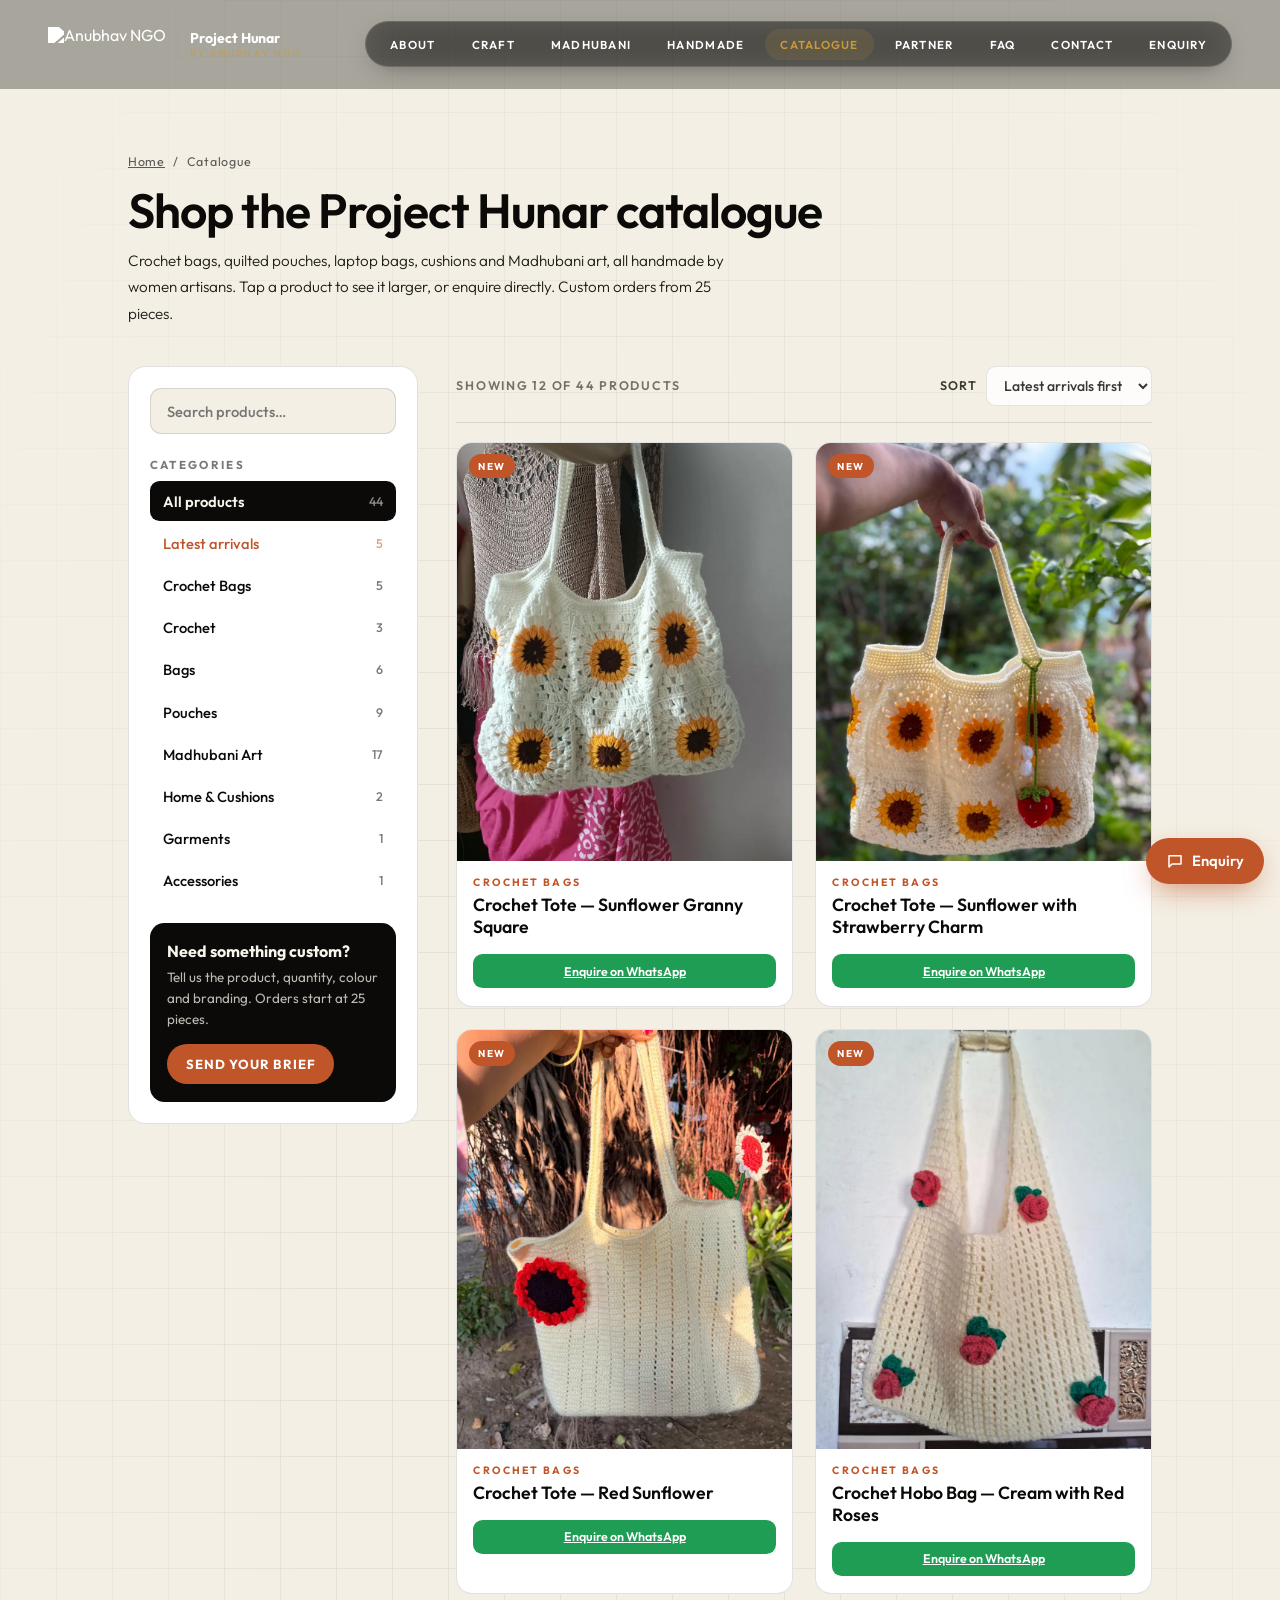
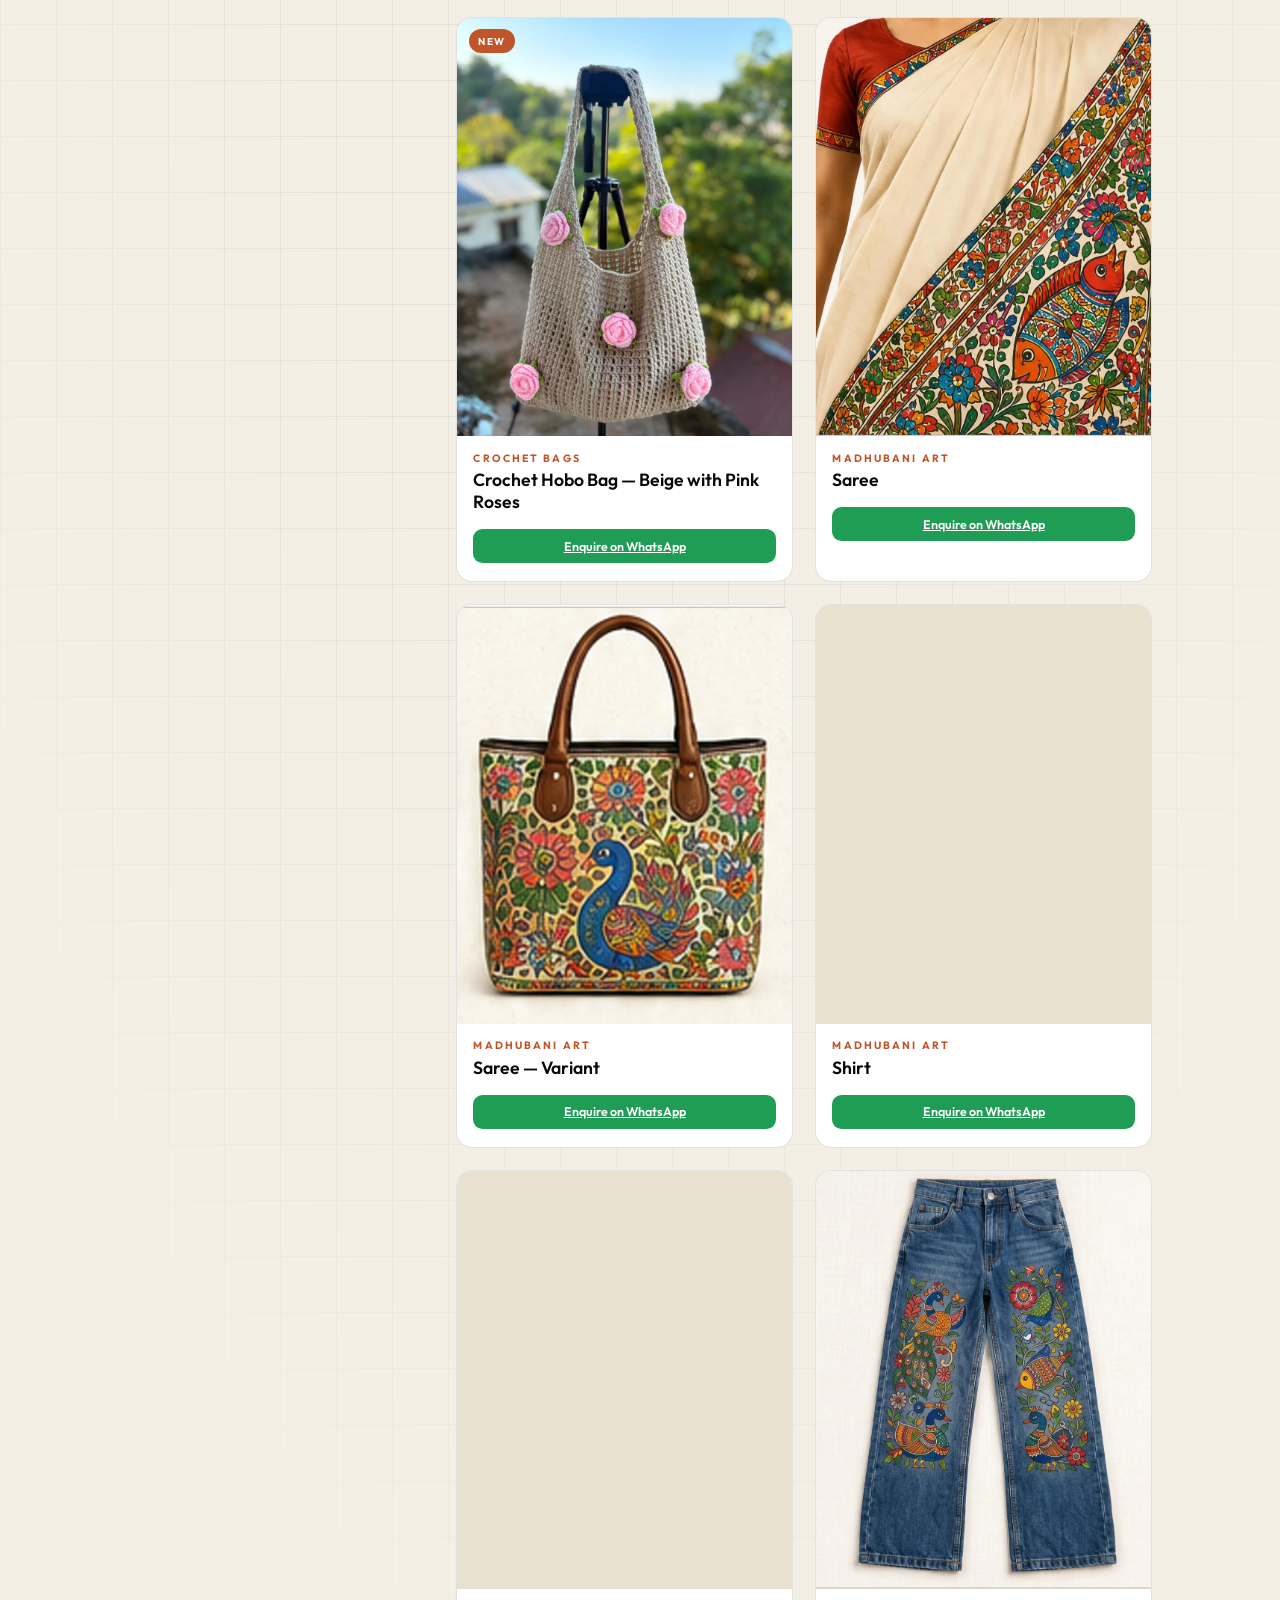
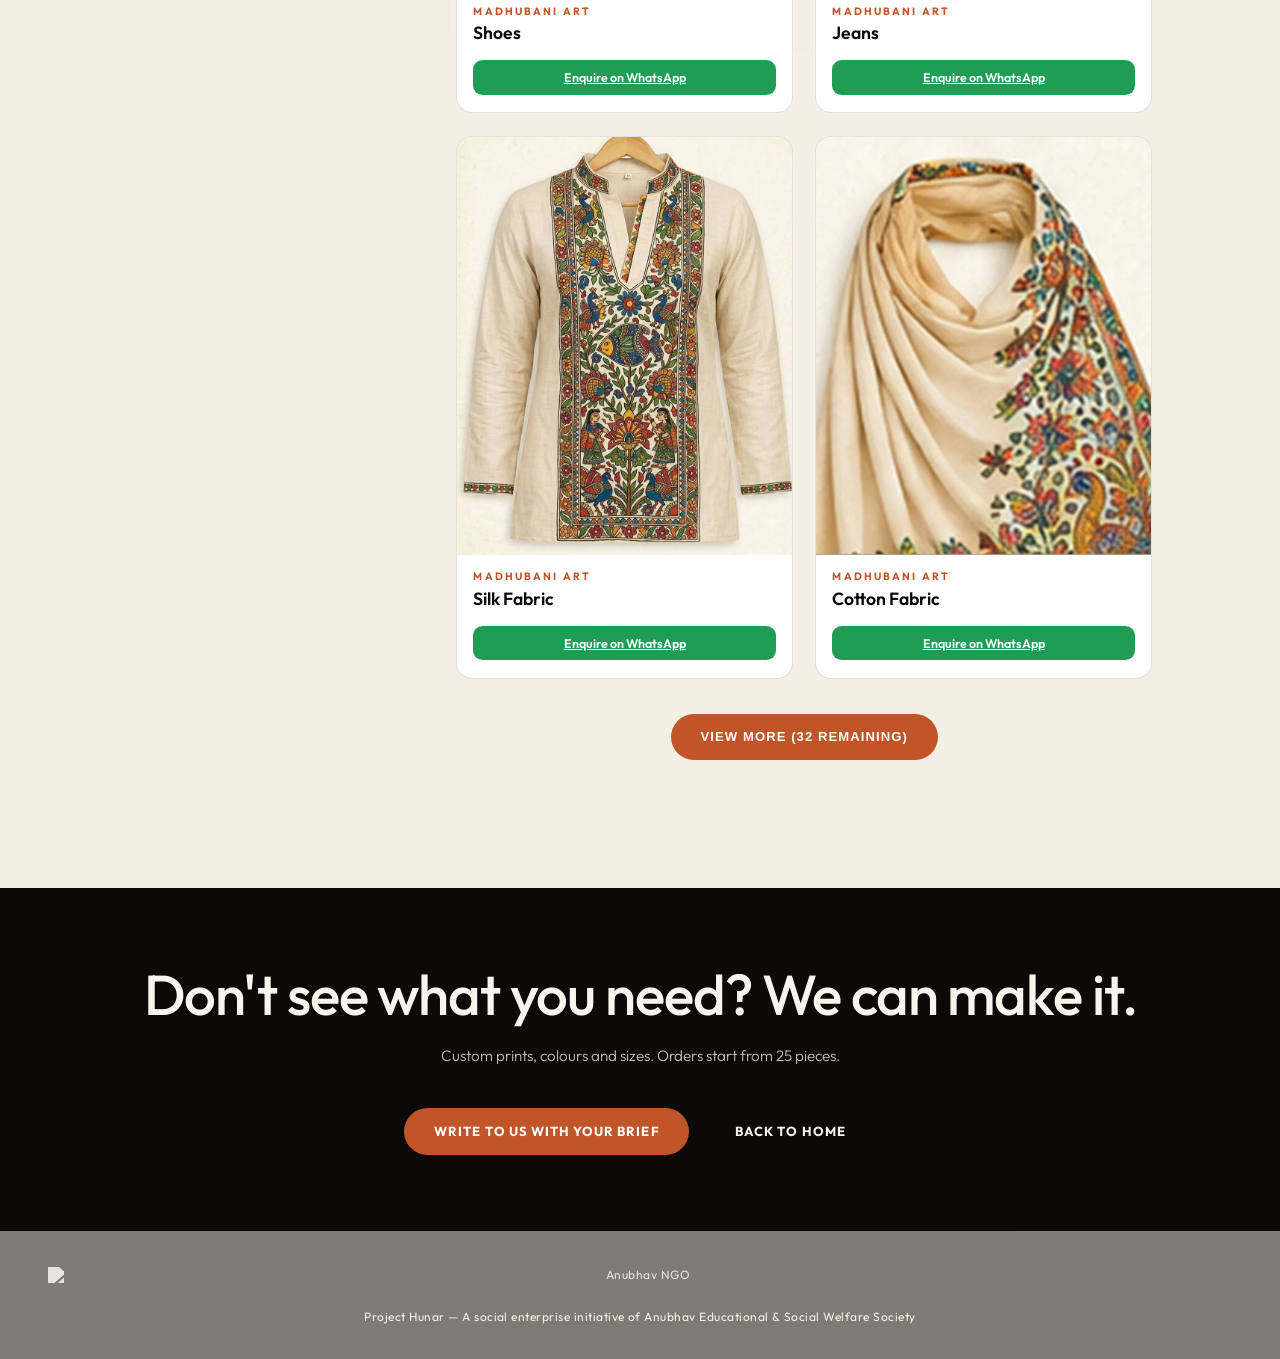
==== commit d4a5f278: "Add enquiry popup/page with lead capture to Google Sheets, FAQ accordion, nav links Co-Authored-By: " ====
--- a/catalogue.html
+++ b/catalogue.html
@@ -753,7 +753,7 @@
 <link rel="preconnect" href="https://fonts.googleapis.com">
 <link rel="preconnect" href="https://fonts.gstatic.com" crossorigin>
 <link href="https://fonts.googleapis.com/css2?family=Outfit:wght@200;300;400;500;600;700;800;900&display=swap" rel="stylesheet">
-<link rel="stylesheet" href="assets/css/main.css?v=20261101">
+<link rel="stylesheet" href="assets/css/main.css?v=20261107e">
 </head>
 <body>
 
@@ -772,7 +772,9 @@
     <a href="index.html#handmade">Handmade</a>
     <a href="catalogue.html" class="active">Catalogue</a>
     <a href="index.html#partner">Partner</a>
+    <a href="index.html#faq">FAQ</a>
     <a href="index.html#contact">Contact</a>
+    <a href="enquiry.html" data-enquiry>Enquiry</a>
   </nav>
   <button class="nav-toggle" id="navToggle" aria-label="Menu" aria-expanded="false">
     <svg viewBox="0 0 24 24" aria-hidden="true"><path d="M3 6h18M3 12h18M3 18h18" stroke-linecap="round"/></svg>
@@ -1235,6 +1237,7 @@
 <script src="assets/js/products.js?v=20261101"></script>
 <script src="assets/js/lightbox.js?v=20261101"></script>
 <script src="assets/js/catalogue.js?v=20261101"></script>
+<script src="assets/js/enquiry.js?v=20261107e"></script>
 <script src="assets/js/tracking.js?v=20261101"></script>
 </body>
 </html>
--- a/assets/css/main.css
+++ b/assets/css/main.css
@@ -1046,3 +1046,71 @@
   .latest-grid{display:flex;gap:1.2rem;overflow-x:auto;scroll-snap-type:x mandatory;scroll-behavior:smooth;padding-bottom:1rem;-webkit-overflow-scrolling:touch;scrollbar-width:thin;}
   .latest-grid .cat-card{flex:0 0 clamp(220px,24vw,300px);scroll-snap-align:start;}
   @media (max-width:640px){.latest-grid{gap:.8rem;}.latest-grid .cat-card{flex-basis:62vw;}}
+
+  /* ===== Enquiry (popup, button, page) ===== */
+  .enq-fab{position:fixed;z-index:900;right:max(1rem,env(safe-area-inset-right,0px));bottom:max(1rem,env(safe-area-inset-bottom,0px));display:inline-flex;align-items:center;gap:.5rem;border:0;cursor:pointer;font:600 .92rem 'Outfit',sans-serif;color:#fff;background:var(--clay);padding:.85rem 1.25rem;border-radius:999px;box-shadow:0 10px 30px -8px rgba(193,85,42,.7);transition:transform .25s var(--ease),background .25s;}
+  .enq-fab:hover{transform:translateY(-3px);background:#a5471f;}
+  .enq-fab:focus-visible,.enq-close:focus-visible{outline:2px solid var(--gold);outline-offset:3px;}
+  .enq-modal{position:fixed;inset:0;z-index:9998;display:flex;align-items:center;justify-content:center;padding:1rem;}
+  .enq-modal[hidden]{display:none;}
+  .enq-backdrop{position:absolute;inset:0;background:rgba(11,10,8,.68);}
+  .enq-dialog{position:relative;width:min(900px,100%);max-height:calc(100dvh - 2rem);overflow-y:auto;background:var(--paper);color:var(--ink);border-radius:1.2rem;padding:clamp(1.4rem,4vw,2.6rem);}
+  .enq-dialog h2{font-family:'Outfit',sans-serif;font-size:clamp(1.4rem,3.2vw,2rem);line-height:1.15;margin:.3rem 0 1.4rem;font-weight:700;padding-right:2rem;}
+  .enq-close{position:absolute;top:.7rem;right:.9rem;width:2.4rem;height:2.4rem;border:0;background:transparent;font-size:1.8rem;line-height:1;cursor:pointer;color:var(--ink);border-radius:50%;}
+  .enq-close:hover{background:var(--line-light);}
+  html.enq-lock{overflow:hidden;}
+  .enq-grid{display:grid;grid-template-columns:1fr 1.25fr;gap:2rem;align-items:start;}
+  .enq-info h3{font-size:.7rem;text-transform:uppercase;letter-spacing:.2em;color:var(--clay);margin:0 0 .8rem;font-weight:700;}
+  .enq-info ul{list-style:none;padding:0;margin:0;}
+  .enq-info li{padding:.6rem 0;border-bottom:1px solid var(--line-light);font-size:.92rem;line-height:1.45;}
+  .enq-info li strong{display:block;font-weight:600;}
+  .enq-form{display:grid;gap:.9rem;min-width:0;}
+  .enq-form label{display:grid;gap:.3rem;font-size:.78rem;font-weight:600;letter-spacing:.03em;}
+  .enq-form small{font-weight:400;opacity:.65;}
+  .enq-form input,.enq-form select,.enq-form textarea{font:inherit;font-size:1rem;padding:.75rem .85rem;border:1px solid var(--line-light);border-radius:.6rem;background:#fff;color:var(--ink);width:100%;min-width:0;box-sizing:border-box;}
+  .enq-form input:focus,.enq-form select:focus,.enq-form textarea:focus{outline:2px solid var(--clay);outline-offset:1px;}
+  .enq-row{display:grid;grid-template-columns:1fr 1fr;gap:.9rem;}
+  .enq-photos{border:1px dashed var(--line-light);border-radius:.7rem;padding:.8rem .9rem .9rem;margin:0;display:grid;gap:.8rem;min-width:0;}
+  .enq-photos legend{font-size:.78rem;font-weight:600;padding:0 .4rem;}
+  .enq-thumbs:empty{display:none;}
+  .enq-thumbs{display:flex;gap:.5rem;flex-wrap:wrap;}
+  .enq-thumbs img{width:64px;height:64px;object-fit:cover;border-radius:.5rem;border:1px solid var(--line-light);}
+  .enq-hp{position:absolute;left:-9999px;}
+  .enq-form button{justify-self:start;cursor:pointer;border:0;}
+  .enq-msg{font-size:.9rem;min-height:1.2em;margin:0;}.enq-msg.ok{color:#2e6b3a;}.enq-msg.err{color:#b3261e;}
+  .enq-page .enq-card{max-width:960px;margin:0 auto;border-radius:1.4rem;border:1px solid var(--line-light);padding:clamp(1.6rem,5vw,3.2rem);background:rgba(248,245,236,.55);}
+  @media (max-width:760px){.enq-grid,.enq-row{grid-template-columns:1fr;}.enq-fab span{display:none;}.enq-fab{padding:.95rem;}}
+
+  .enq-thanks{text-align:center;display:grid;gap:.8rem;justify-items:center;padding:1rem 0;}
+  .enq-thanks[hidden],.enq-grid[hidden]{display:none;}
+  .enq-thanks h3{font-family:"Outfit",sans-serif;font-size:1.5rem;margin:0;}
+  .enq-thanks p{margin:0;max-width:52ch;}
+  .enq-thanks a{color:var(--clay);}
+
+  /* ===== FAQ accordion ===== */
+  .faq-wrap{max-width:820px;margin:0 auto;}
+  .faq-head{margin-bottom:2.4rem;}
+  .faq-head .eyebrow{justify-content:flex-start;}
+  .faq-head h2.headline{max-width:none;}
+  .faq-list{display:flex;flex-direction:column;gap:.75rem;}
+  .faq-item{background:rgba(248,245,236,.7);border:1px solid var(--line-light);border-radius:1rem;overflow:hidden;transition:border-color .25s var(--ease),box-shadow .25s var(--ease);}
+  .faq-item[data-open="true"]{border-color:var(--clay);box-shadow:0 14px 34px -18px rgba(193,85,42,.5);}
+  .faq-q{all:unset;box-sizing:border-box;width:100%;display:flex;align-items:center;justify-content:space-between;gap:1rem;cursor:pointer;padding:1.1rem 1.3rem;font-family:'Outfit',sans-serif;font-size:1.02rem;font-weight:500;line-height:1.4;color:var(--ink);}
+  .faq-q:focus-visible{outline:2px solid var(--clay);outline-offset:-3px;border-radius:1rem;}
+  .faq-icon{flex:0 0 auto;width:1.8rem;height:1.8rem;border-radius:50%;display:flex;align-items:center;justify-content:center;background:rgba(193,85,42,.12);color:var(--clay);font-size:1.15rem;line-height:1;transition:transform .3s var(--ease),background .25s,color .25s;}
+  .faq-item[data-open="true"] .faq-icon{transform:rotate(45deg);background:var(--clay);color:#fff;}
+  .faq-panel{display:grid;grid-template-rows:0fr;transition:grid-template-rows .35s var(--ease);}
+  .faq-item[data-open="true"] .faq-panel{grid-template-rows:1fr;}
+  .faq-panel-inner{overflow:hidden;min-height:0;}
+  .faq-a{padding:0 1.3rem 1.3rem;font-size:.95rem;line-height:1.75;font-weight:300;opacity:.9;}
+  .faq-a a{color:var(--clay);font-weight:600;text-decoration:none;}
+  .faq-a a:hover{text-decoration:underline;}
+  .faq-a ol{margin:0;padding-left:1.2rem;}
+  .faq-a li+li{margin-top:.4rem;}
+  .faq-cta{margin-top:2.4rem;padding:1.5rem 1.7rem;border-radius:1.1rem;background:var(--ink);color:var(--cream);display:flex;flex-wrap:wrap;align-items:center;justify-content:space-between;gap:1rem;}
+  .faq-cta p{margin:0;font-size:1rem;font-weight:300;opacity:.85;}
+  .faq-cta-btns{display:flex;gap:.7rem;flex-wrap:wrap;}
+  .faq-cta .btn-ghost{border-color:var(--line-dark);color:var(--cream);}
+  .faq-cta .btn-ghost:hover{border-color:var(--gold);color:var(--gold);}
+  @media (max-width:480px){.faq-q{padding:1rem;font-size:.97rem;}.faq-a{padding:0 1rem 1.1rem;}}
+  @media (prefers-reduced-motion:reduce){.faq-panel,.faq-icon,.faq-item{transition:none;}}
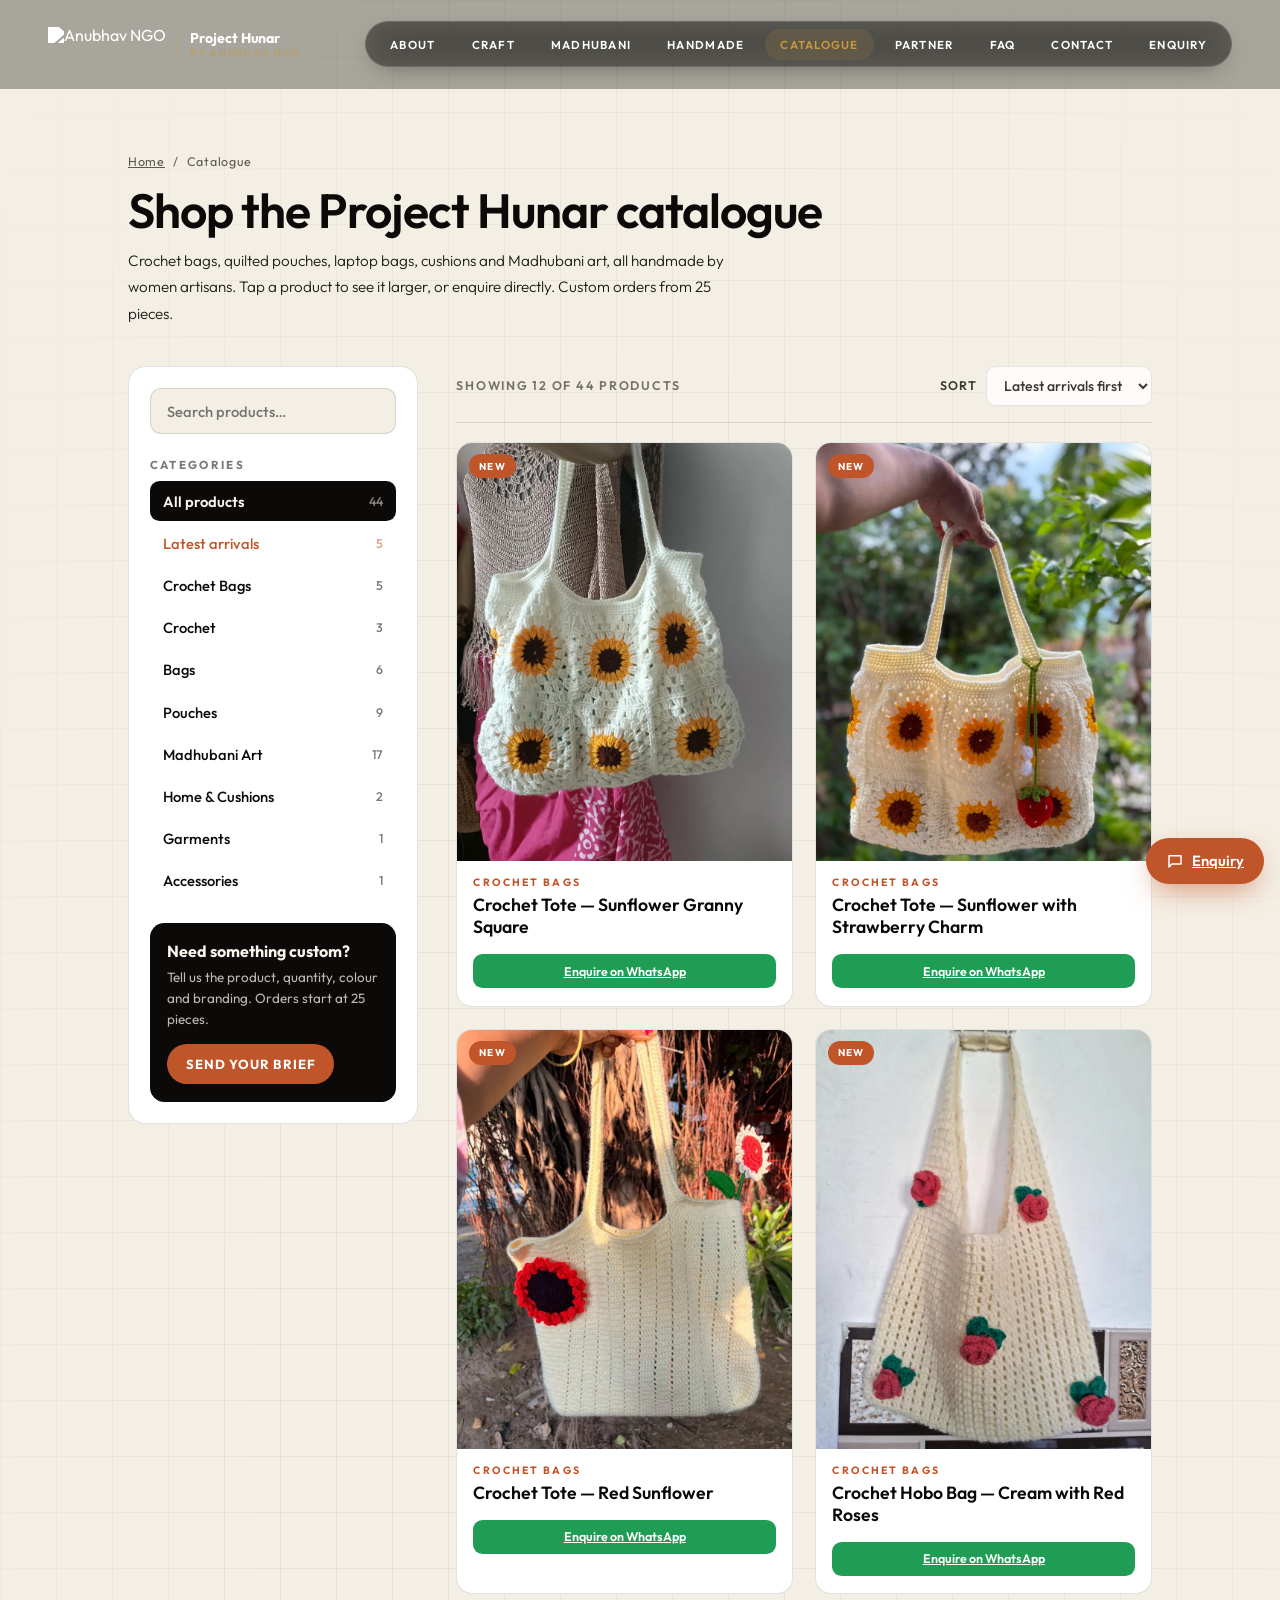
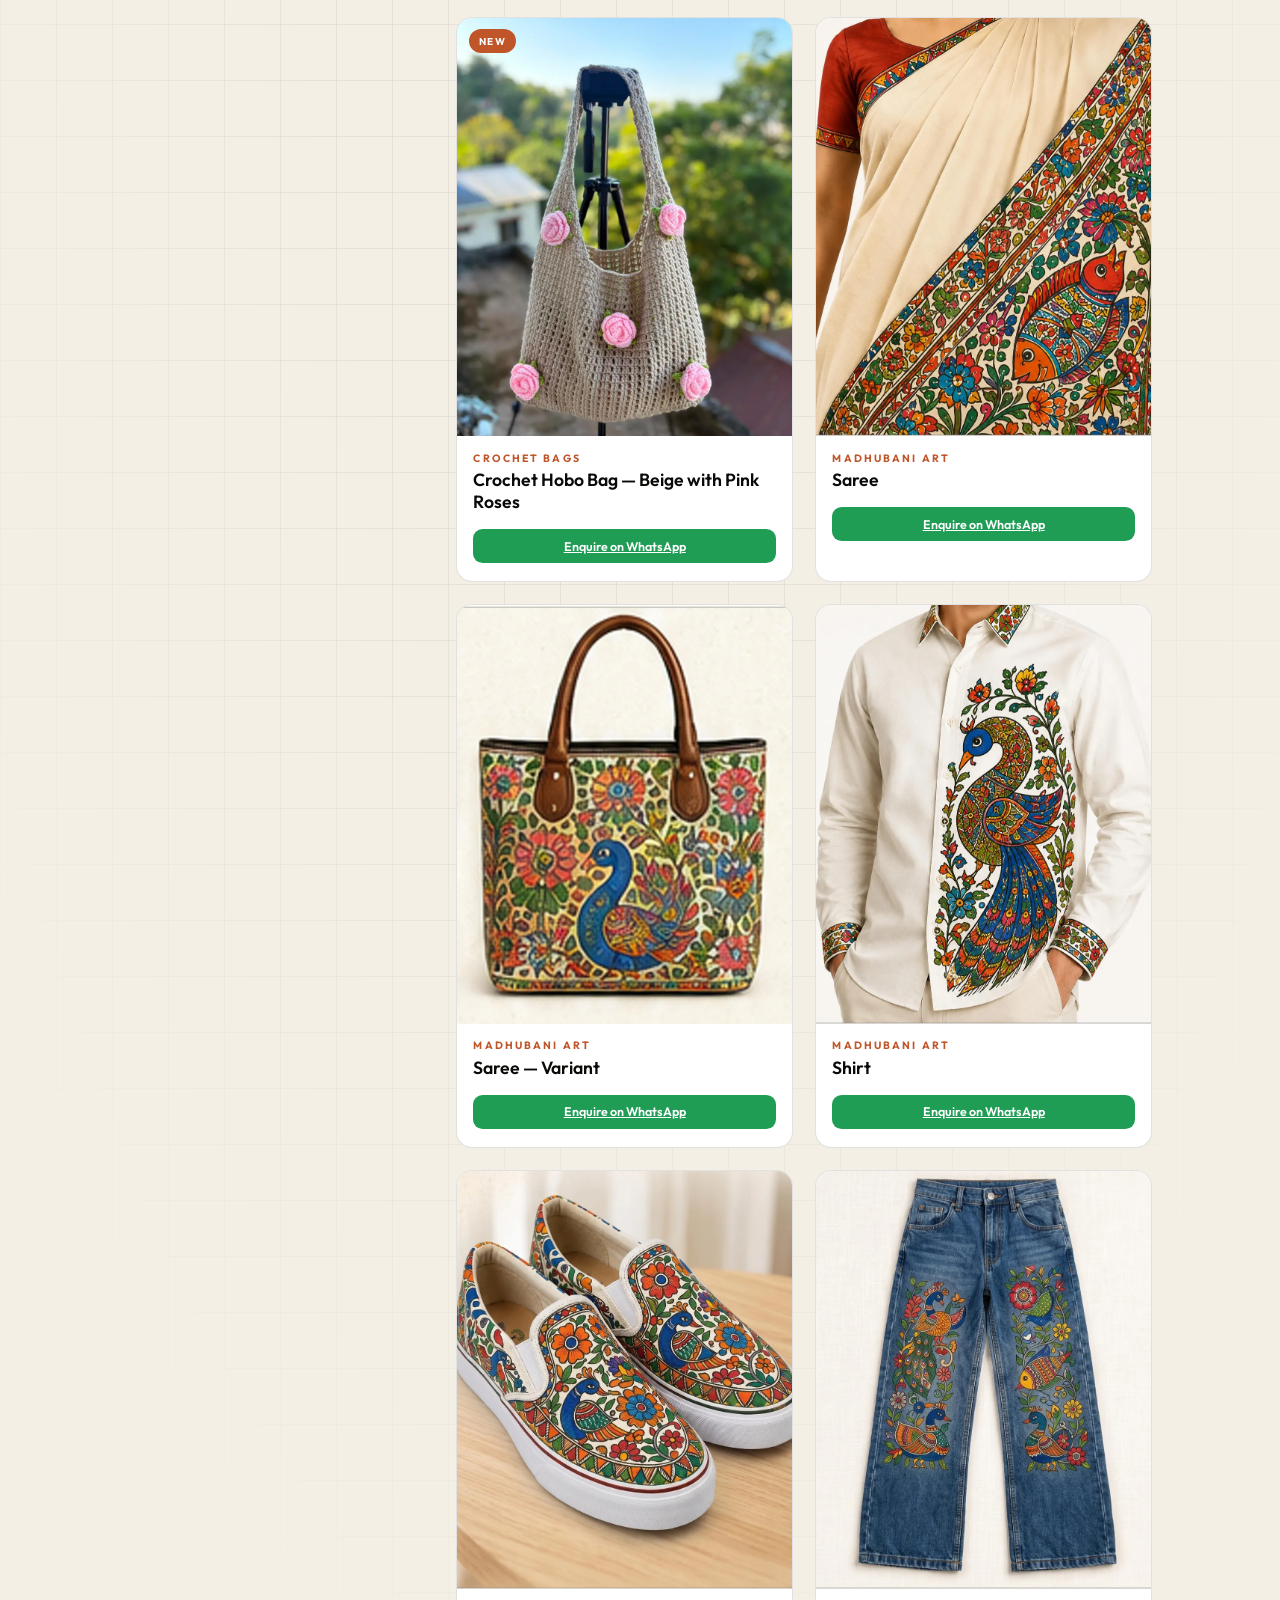
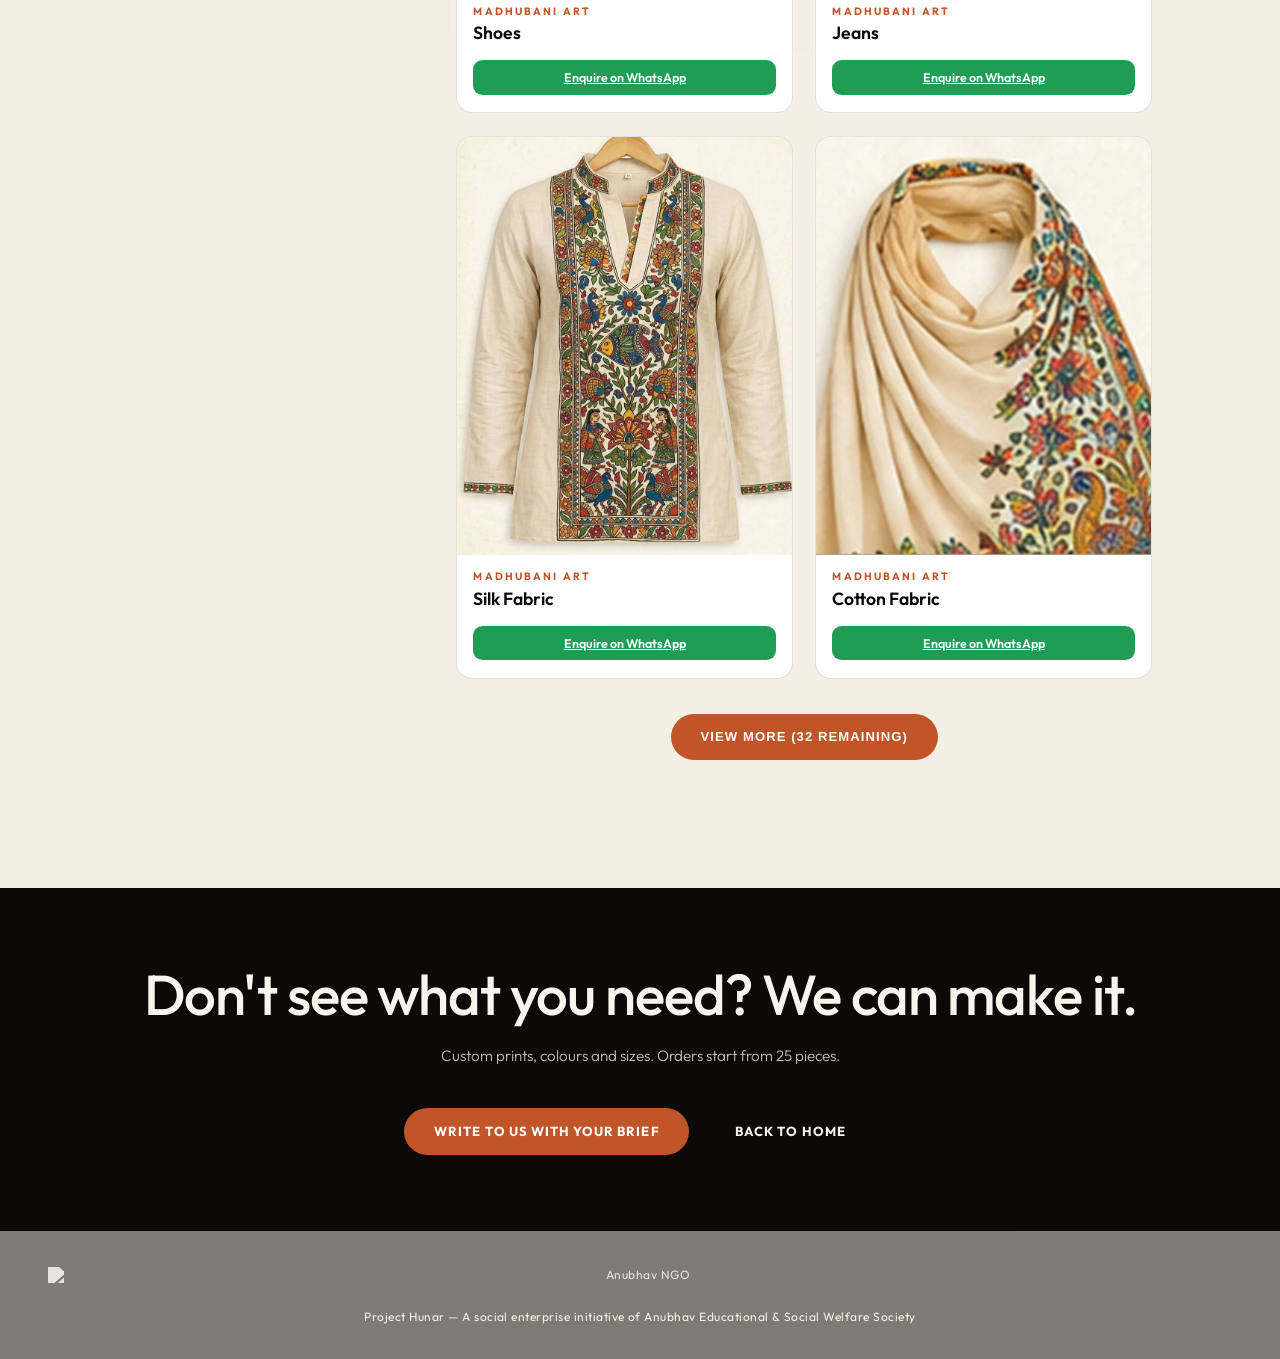
==== commit f97ffa96: "Enquiry opens full page (no popup); inline field validation and states; remove coordinator name; hid" ====
--- a/catalogue.html
+++ b/catalogue.html
@@ -753,7 +753,7 @@
 <link rel="preconnect" href="https://fonts.googleapis.com">
 <link rel="preconnect" href="https://fonts.gstatic.com" crossorigin>
 <link href="https://fonts.googleapis.com/css2?family=Outfit:wght@200;300;400;500;600;700;800;900&display=swap" rel="stylesheet">
-<link rel="stylesheet" href="assets/css/main.css?v=20261107e">
+<link rel="stylesheet" href="assets/css/main.css?v=20261108a">
 </head>
 <body>
 
@@ -1237,7 +1237,7 @@
 <script src="assets/js/products.js?v=20261101"></script>
 <script src="assets/js/lightbox.js?v=20261101"></script>
 <script src="assets/js/catalogue.js?v=20261101"></script>
-<script src="assets/js/enquiry.js?v=20261107e"></script>
+<script src="assets/js/enquiry.js?v=20261108a"></script>
 <script src="assets/js/tracking.js?v=20261101"></script>
 </body>
 </html>
--- a/assets/css/main.css
+++ b/assets/css/main.css
@@ -1078,7 +1078,22 @@
   .enq-hp{position:absolute;left:-9999px;}
   .enq-form button{justify-self:start;cursor:pointer;border:0;}
   .enq-msg{font-size:.9rem;min-height:1.2em;margin:0;}.enq-msg.ok{color:#2e6b3a;}.enq-msg.err{color:#b3261e;}
-  .enq-page .enq-card{max-width:960px;margin:0 auto;border-radius:1.4rem;border:1px solid var(--line-light);padding:clamp(1.6rem,5vw,3.2rem);background:rgba(248,245,236,.55);}
+  .enq-page .enq-card{width:100%;max-width:1200px;margin:0 auto;border-radius:1.4rem;border:1px solid var(--line-light);padding:clamp(1.4rem,4vw,3.2rem);background:rgba(248,245,236,.7);box-sizing:border-box;}
+  .enq-page .enq-grid{grid-template-columns:minmax(0,1fr) minmax(0,1.6fr);gap:clamp(1.5rem,4vw,3.5rem);}
+  .enq-page .enq-form{gap:1.15rem;}
+  .enq-form label:hover input:not(:disabled),.enq-form label:hover select:not(:disabled),.enq-form label:hover textarea:not(:disabled){border-color:var(--clay);}
+  .enq-form input,.enq-form select,.enq-form textarea{transition:border-color .2s,box-shadow .2s,background .2s;}
+  .enq-form input:focus-visible,.enq-form select:focus-visible,.enq-form textarea:focus-visible{outline:none;border-color:var(--clay);box-shadow:0 0 0 3px rgba(193,85,42,.25);}
+  .enq-form input.is-valid,.enq-form select.is-valid,.enq-form textarea.is-valid{border-color:#2e6b3a;}
+  .enq-form [aria-invalid="true"]{border-color:#b3261e;background:#fff6f5;}
+  .enq-form [aria-invalid="true"]:focus-visible{box-shadow:0 0 0 3px rgba(179,38,30,.25);}
+  .enq-form input:disabled,.enq-form select:disabled,.enq-form textarea:disabled{opacity:.6;cursor:not-allowed;}
+  .enq-err{display:block;min-height:0;font-size:.78rem;font-weight:500;color:#b3261e;letter-spacing:0;}
+  .enq-err:empty{display:none;}
+  .enq-form input[type=file]{padding:.55rem;cursor:pointer;}
+  .enq-form button[type=submit]{padding:.95rem 2.2rem;font-size:1rem;}
+  .enq-form button[type=submit]:focus-visible,.enq-again:focus-visible{outline:2px solid var(--gold);outline-offset:3px;}
+  .enq-form button[type=submit]:disabled{opacity:.65;cursor:progress;transform:none;}
   @media (max-width:760px){.enq-grid,.enq-row{grid-template-columns:1fr;}.enq-fab span{display:none;}.enq-fab{padding:.95rem;}}
 
   .enq-thanks{text-align:center;display:grid;gap:.8rem;justify-items:center;padding:1rem 0;}
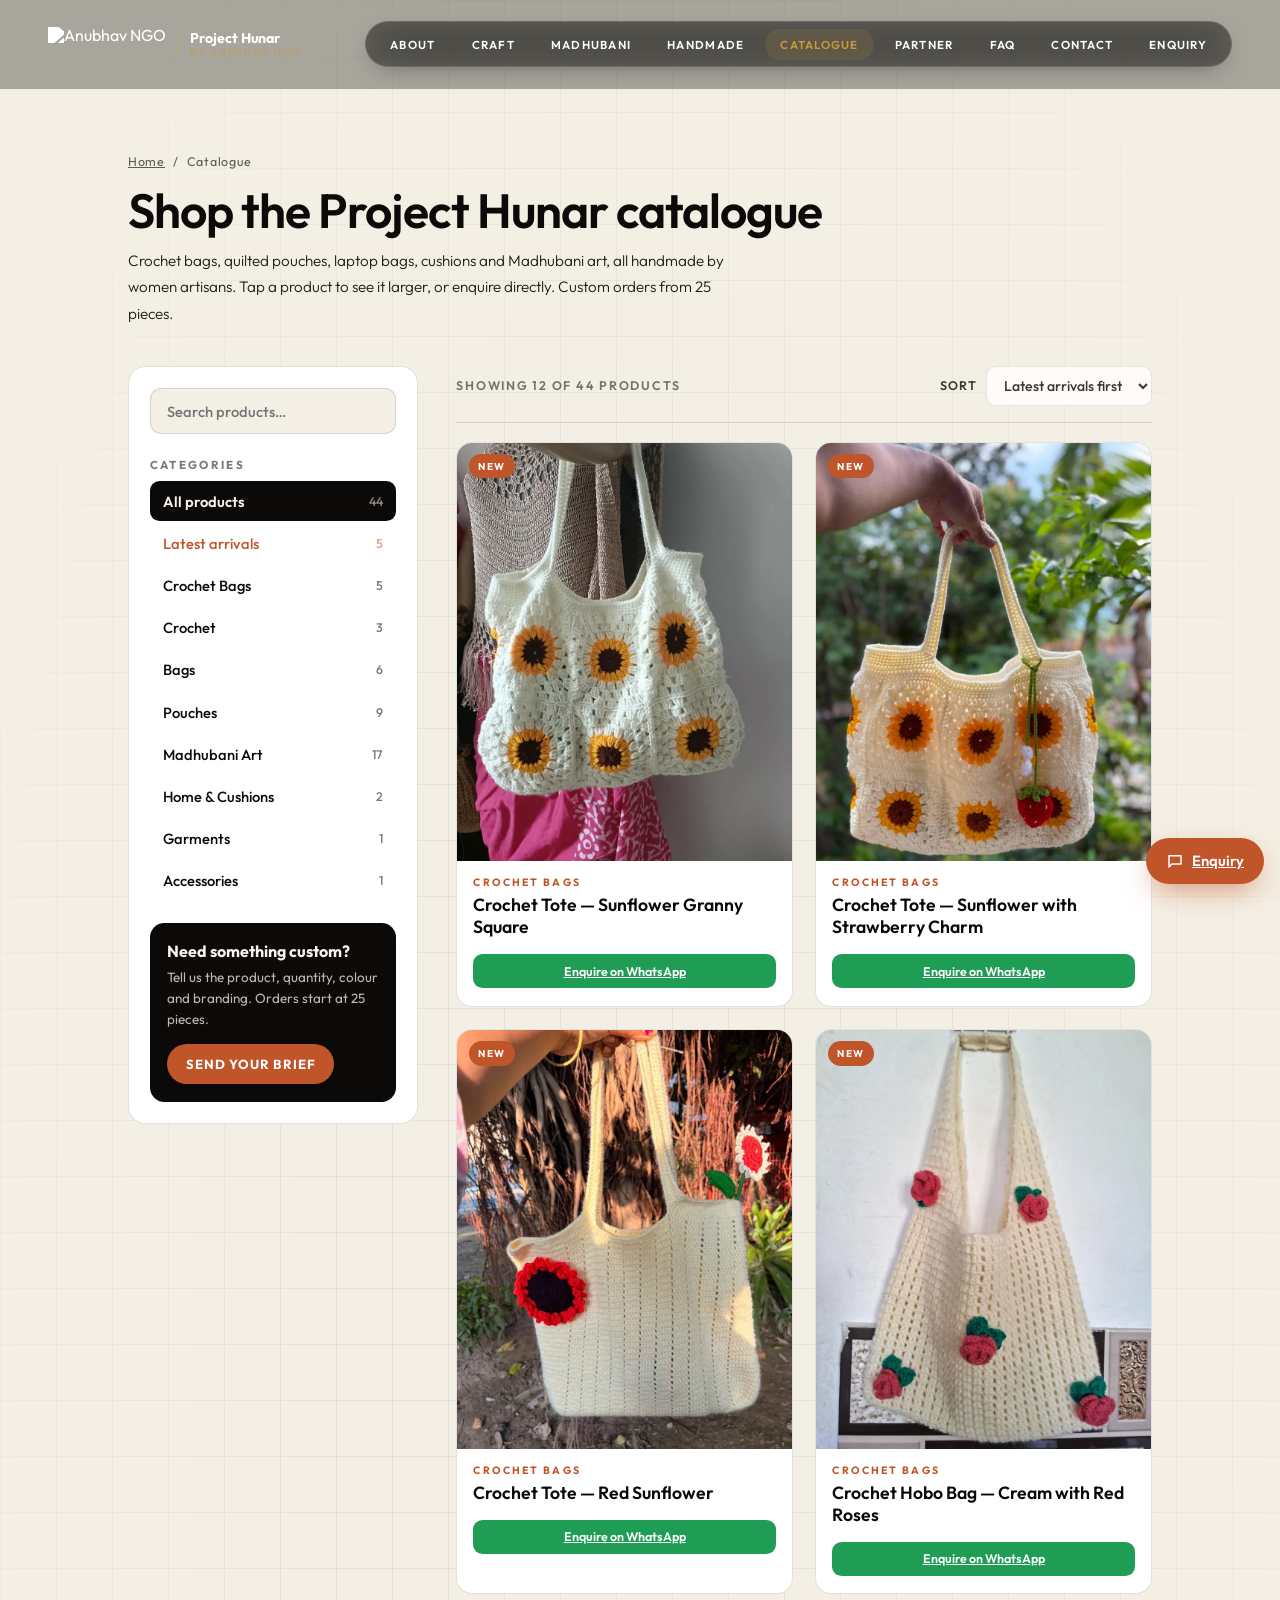
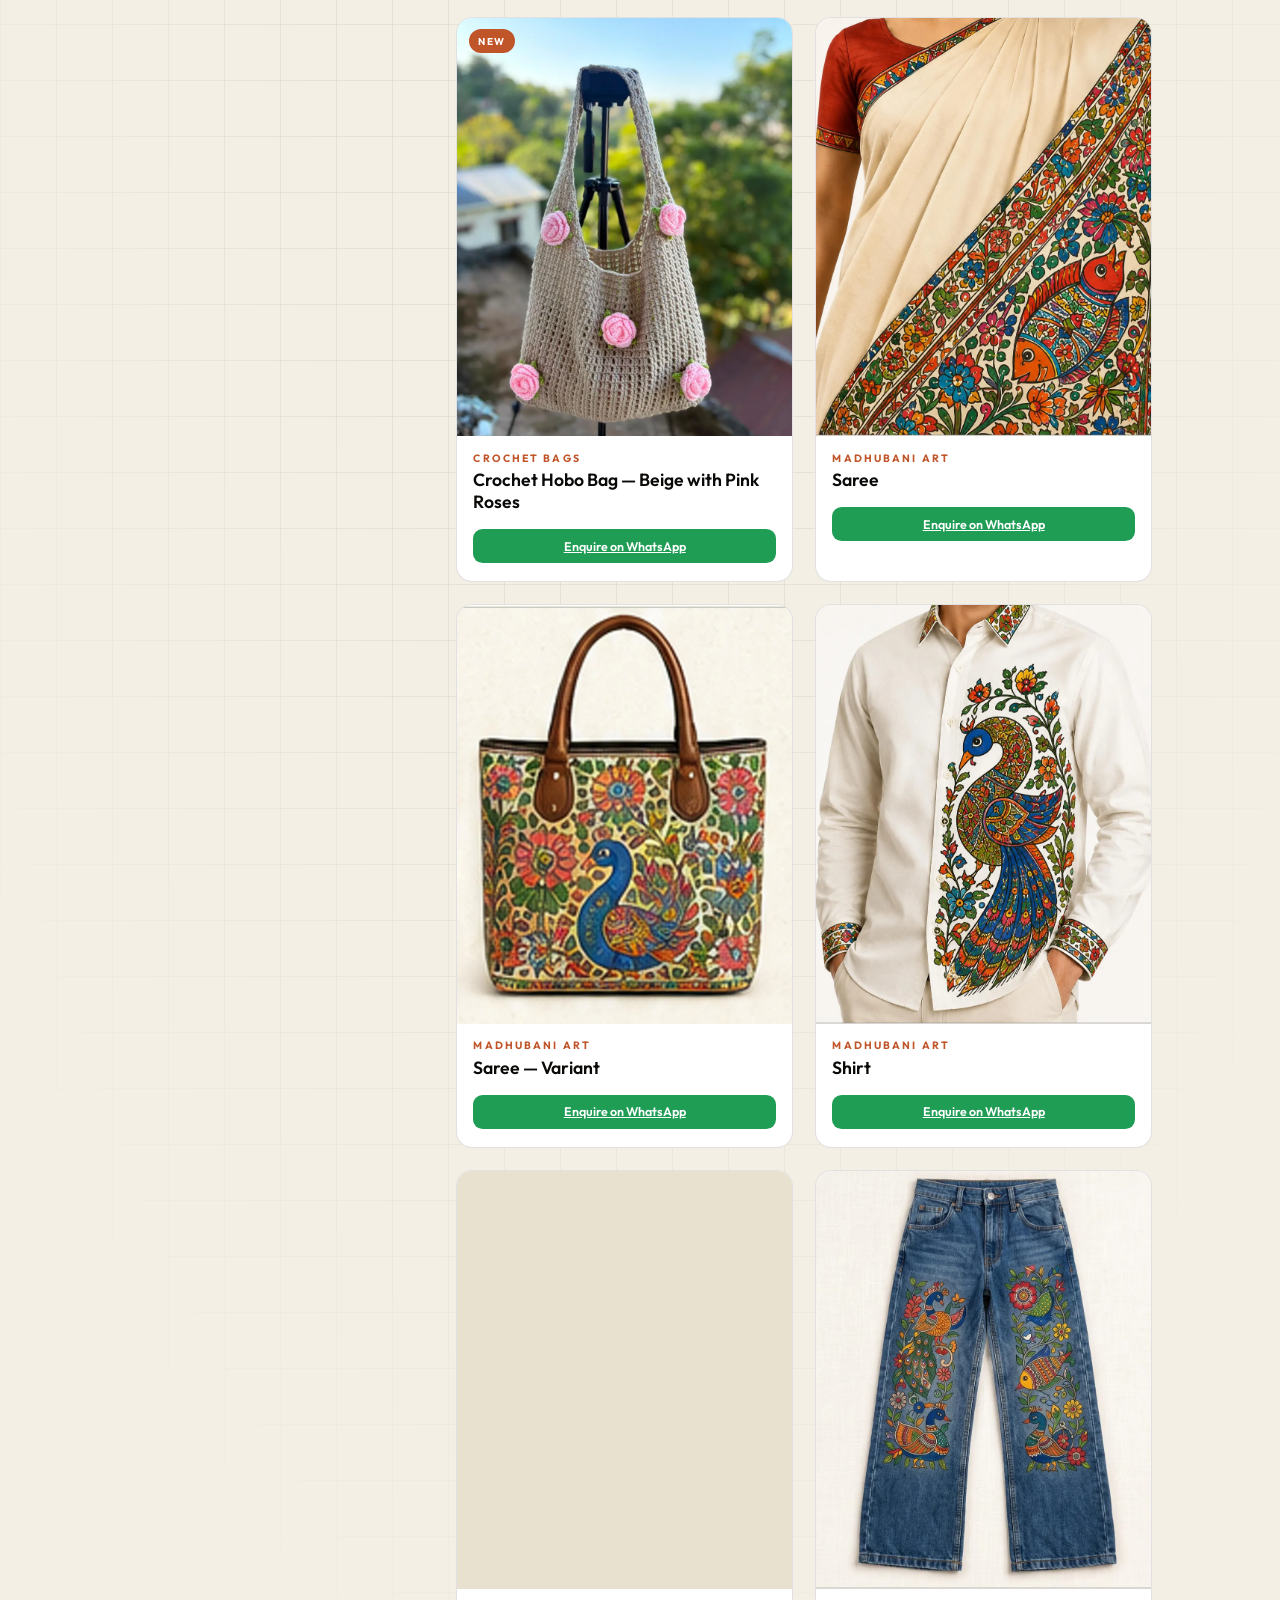
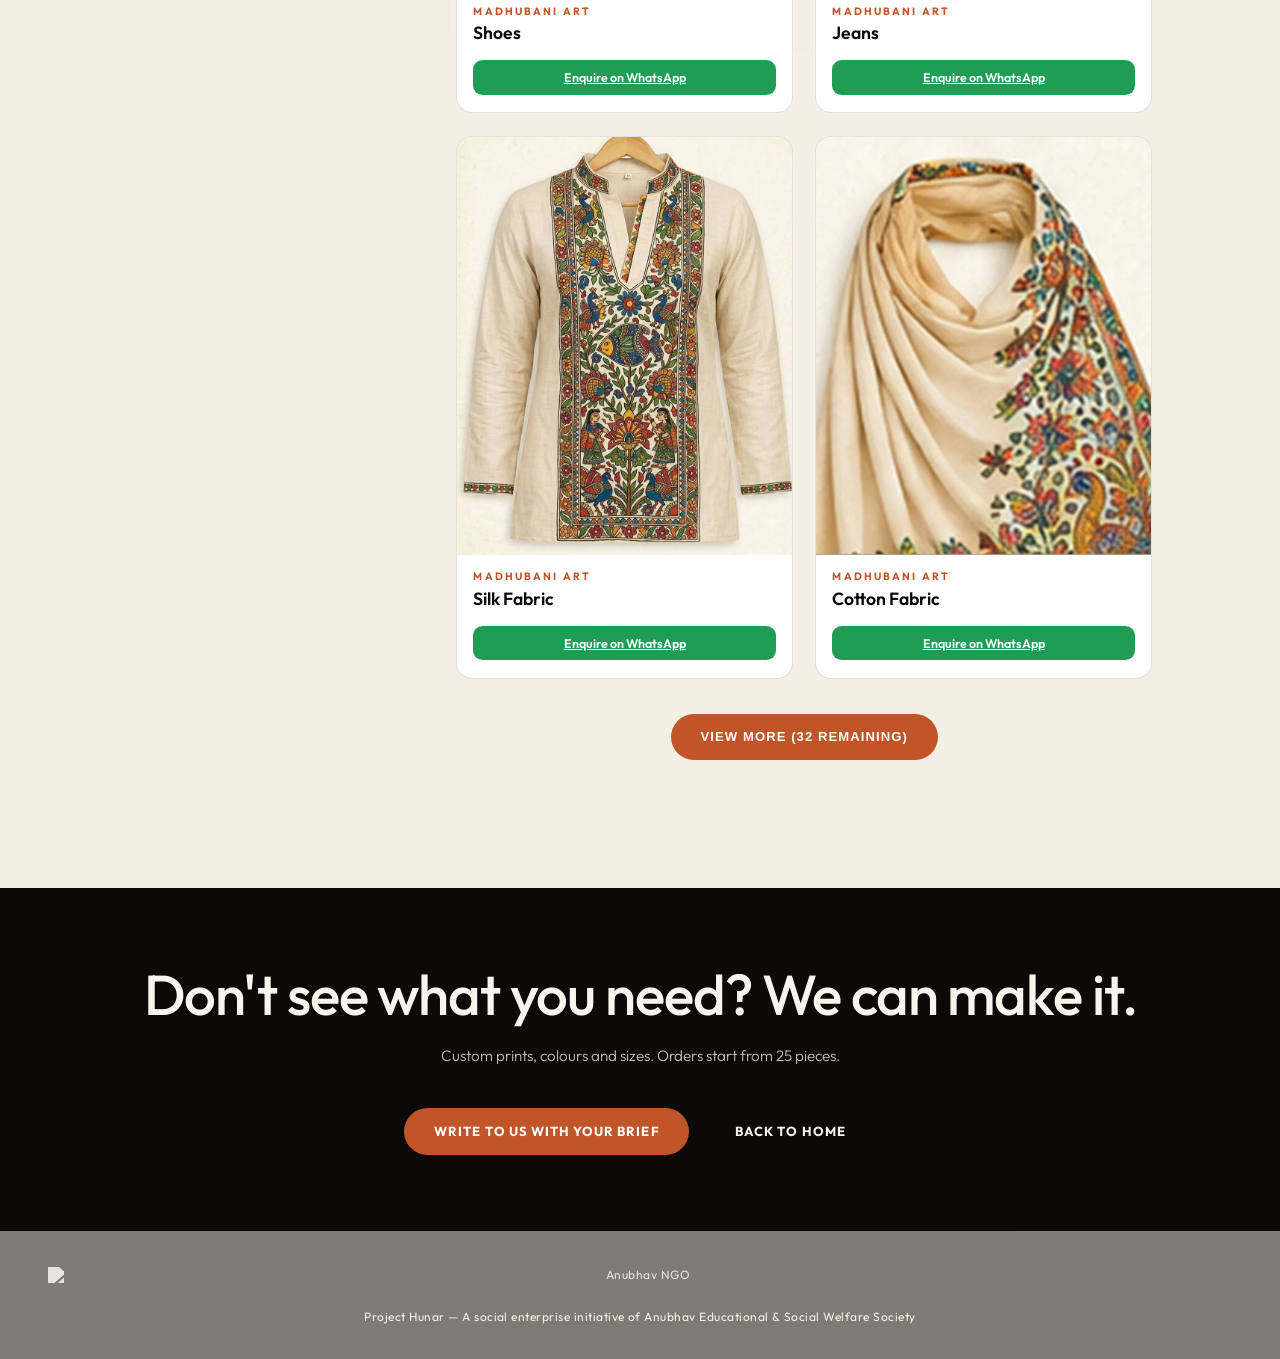
==== commit c4e3e03f: "Enquiry: add number-of-pieces field (min 25); sheet quote columns (sample cost, price per piece, bul" ====
--- a/catalogue.html
+++ b/catalogue.html
@@ -1237,7 +1237,7 @@
 <script src="assets/js/products.js?v=20261101"></script>
 <script src="assets/js/lightbox.js?v=20261101"></script>
 <script src="assets/js/catalogue.js?v=20261101"></script>
-<script src="assets/js/enquiry.js?v=20261108a"></script>
+<script src="assets/js/enquiry.js?v=20261109a"></script>
 <script src="assets/js/tracking.js?v=20261101"></script>
 </body>
 </html>
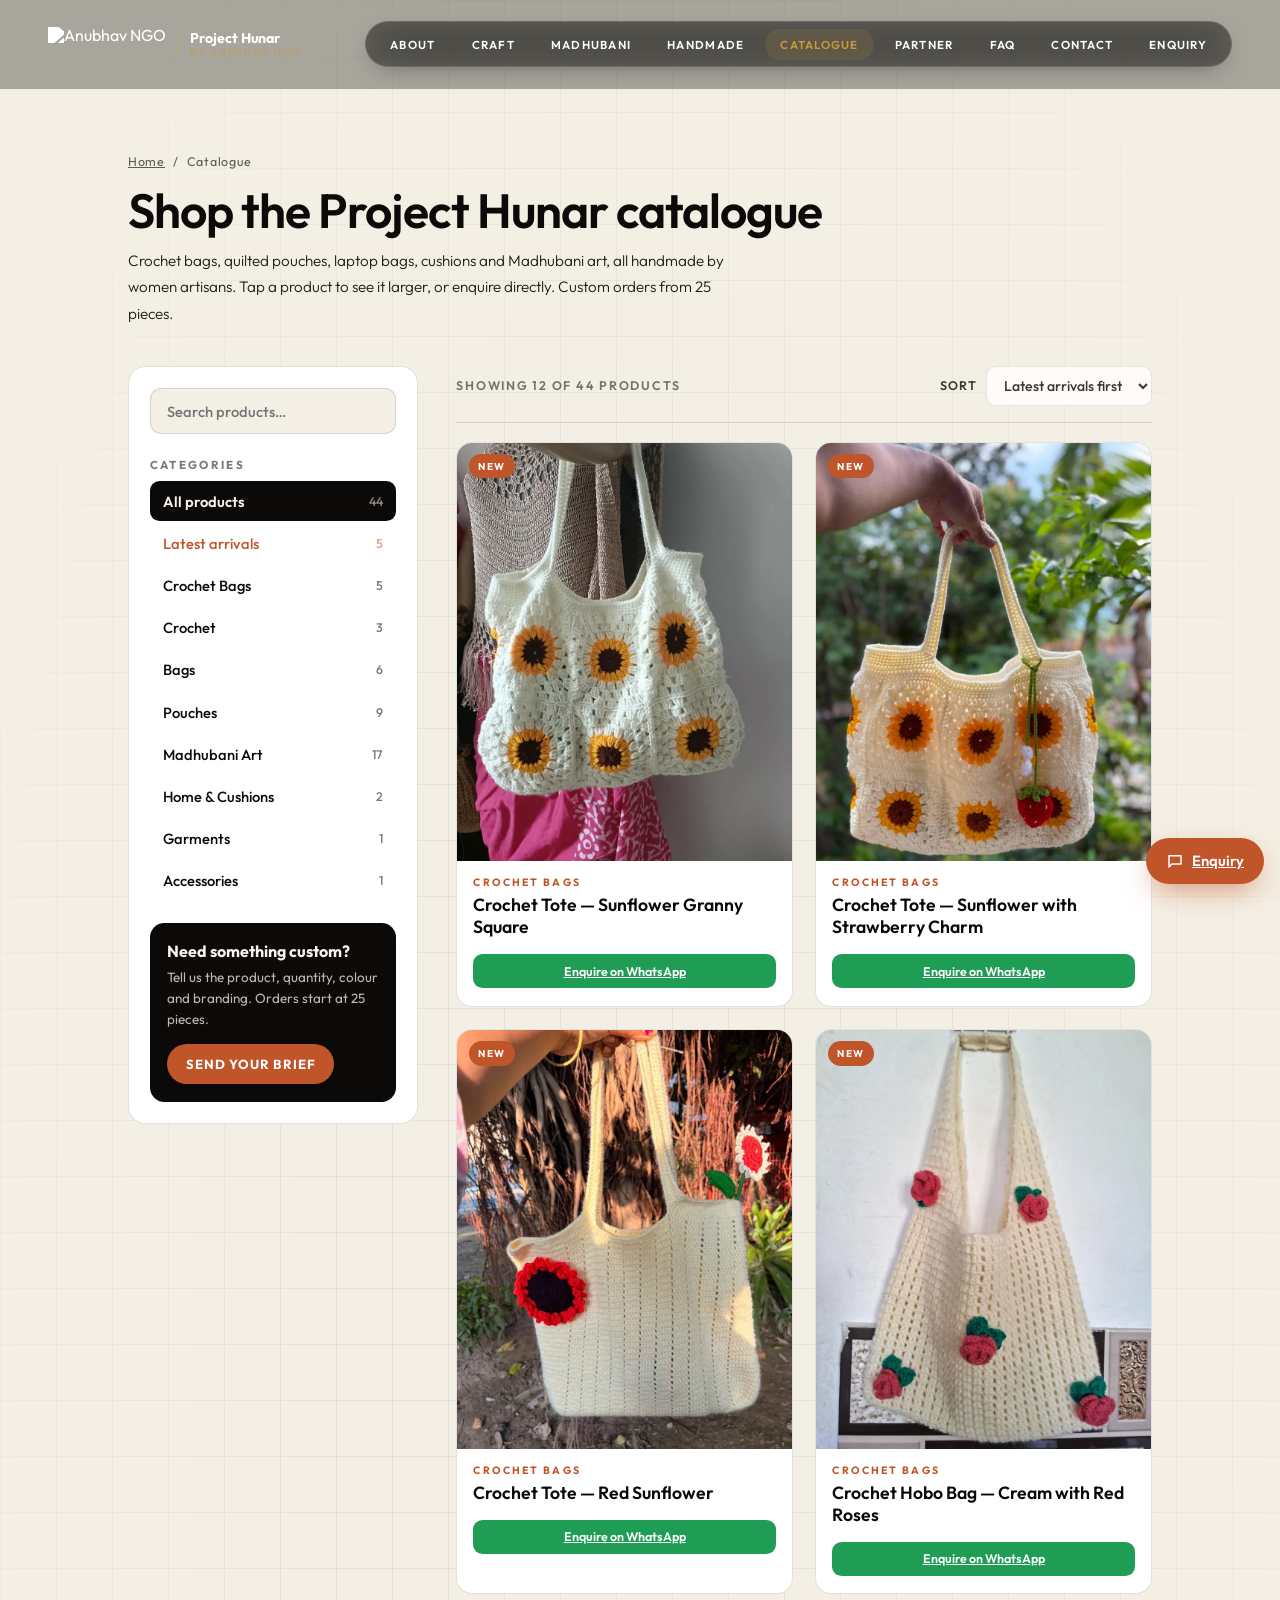
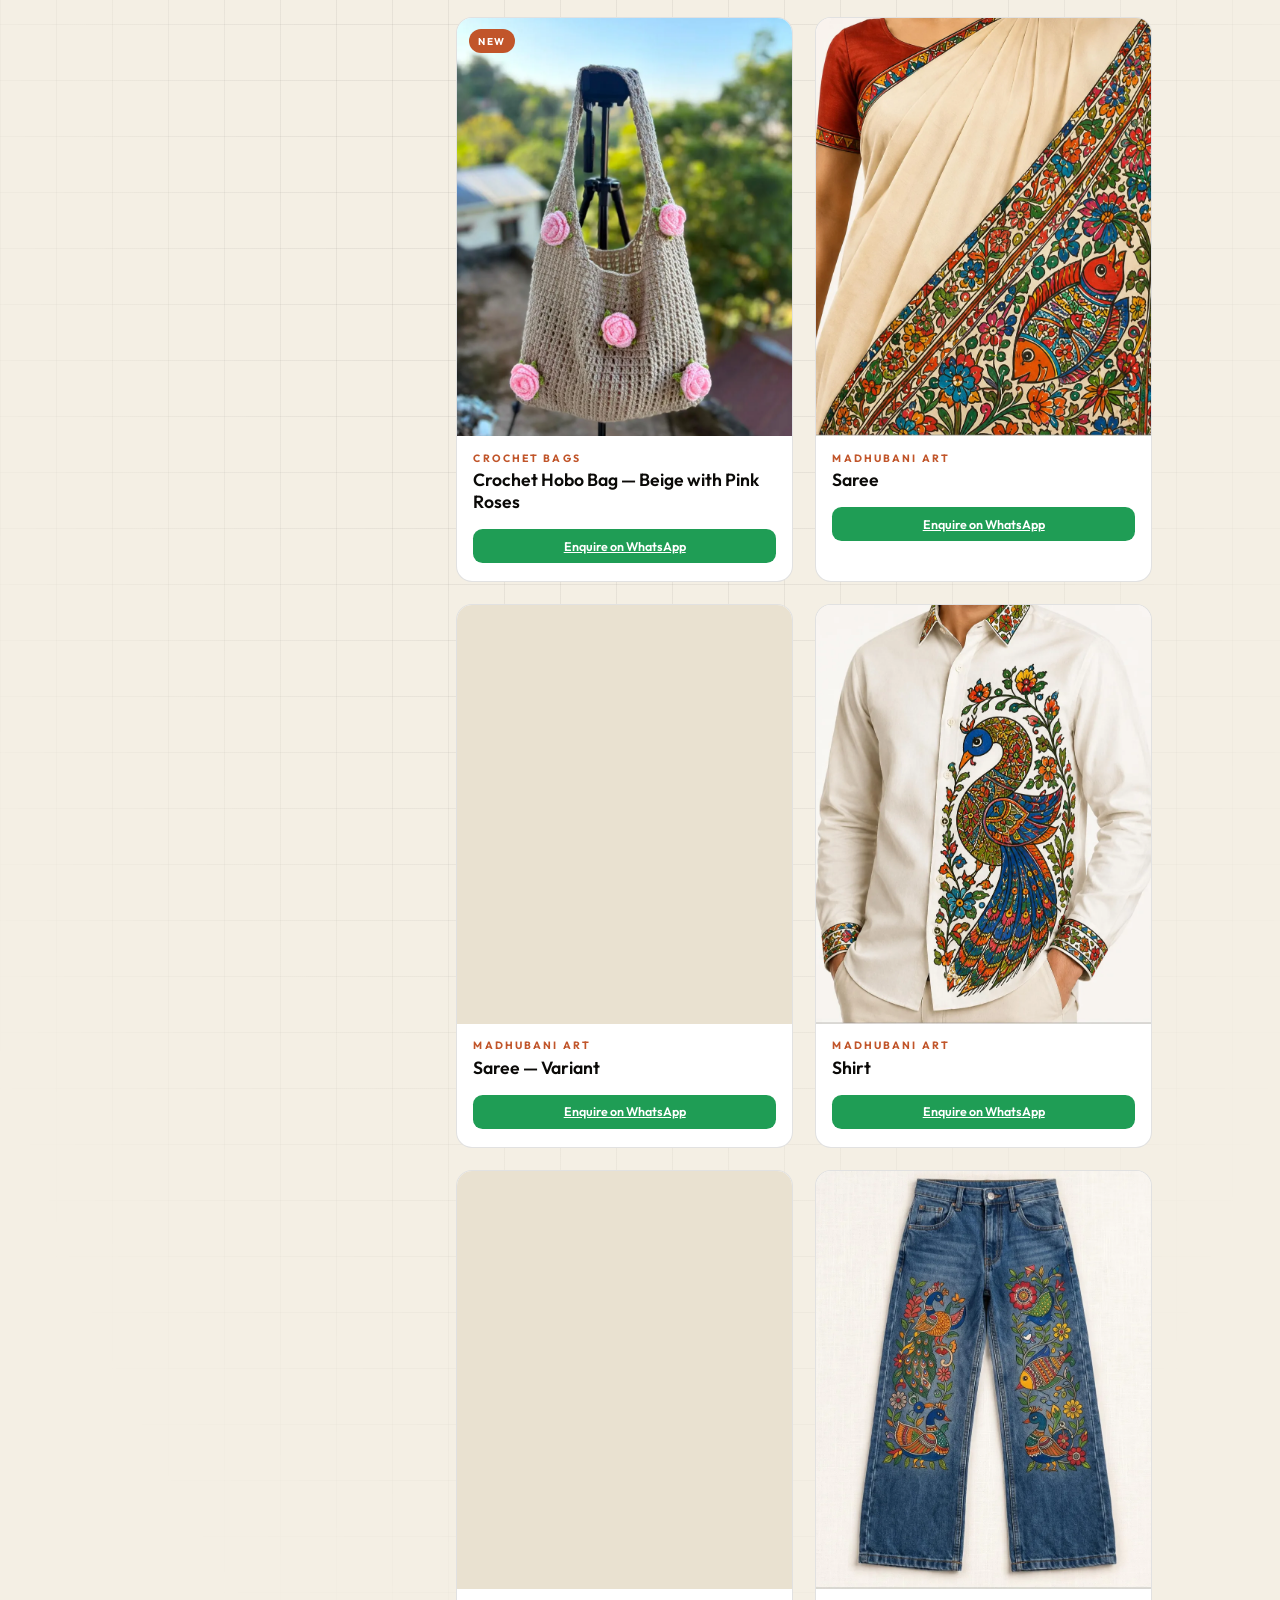
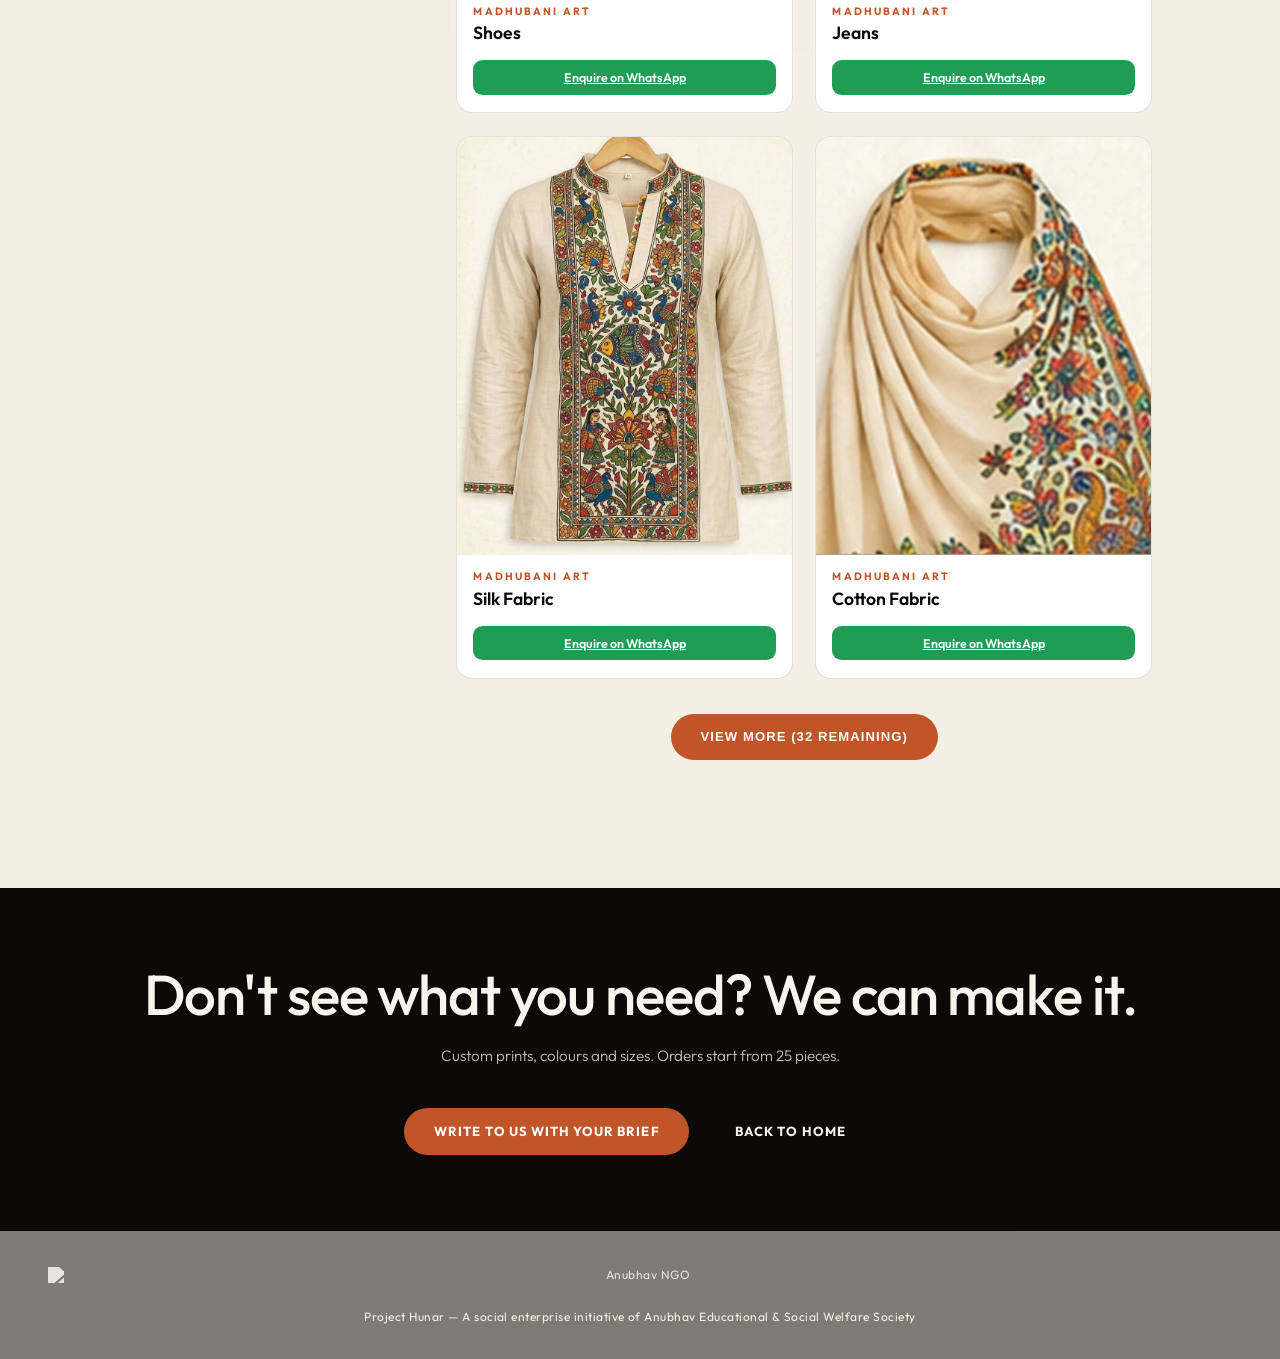
==== commit 6c5e6a7a: "Enquiry: 'I need a quote for' dropdown (sample / bulk / both); pieces hidden for sample-only; Quote " ====
--- a/catalogue.html
+++ b/catalogue.html
@@ -753,7 +753,7 @@
 <link rel="preconnect" href="https://fonts.googleapis.com">
 <link rel="preconnect" href="https://fonts.gstatic.com" crossorigin>
 <link href="https://fonts.googleapis.com/css2?family=Outfit:wght@200;300;400;500;600;700;800;900&display=swap" rel="stylesheet">
-<link rel="stylesheet" href="assets/css/main.css?v=20261108a">
+<link rel="stylesheet" href="assets/css/main.css?v=20261109b">
 </head>
 <body>
 
@@ -1237,7 +1237,7 @@
 <script src="assets/js/products.js?v=20261101"></script>
 <script src="assets/js/lightbox.js?v=20261101"></script>
 <script src="assets/js/catalogue.js?v=20261101"></script>
-<script src="assets/js/enquiry.js?v=20261109a"></script>
+<script src="assets/js/enquiry.js?v=20261109b"></script>
 <script src="assets/js/tracking.js?v=20261101"></script>
 </body>
 </html>
--- a/assets/css/main.css
+++ b/assets/css/main.css
@@ -1090,6 +1090,7 @@
   .enq-form input:disabled,.enq-form select:disabled,.enq-form textarea:disabled{opacity:.6;cursor:not-allowed;}
   .enq-err{display:block;min-height:0;font-size:.78rem;font-weight:500;color:#b3261e;letter-spacing:0;}
   .enq-err:empty{display:none;}
+  .enq-form label[hidden]{display:none;}
   .enq-form input[type=file]{padding:.55rem;cursor:pointer;}
   .enq-form button[type=submit]{padding:.95rem 2.2rem;font-size:1rem;}
   .enq-form button[type=submit]:focus-visible,.enq-again:focus-visible{outline:2px solid var(--gold);outline-offset:3px;}
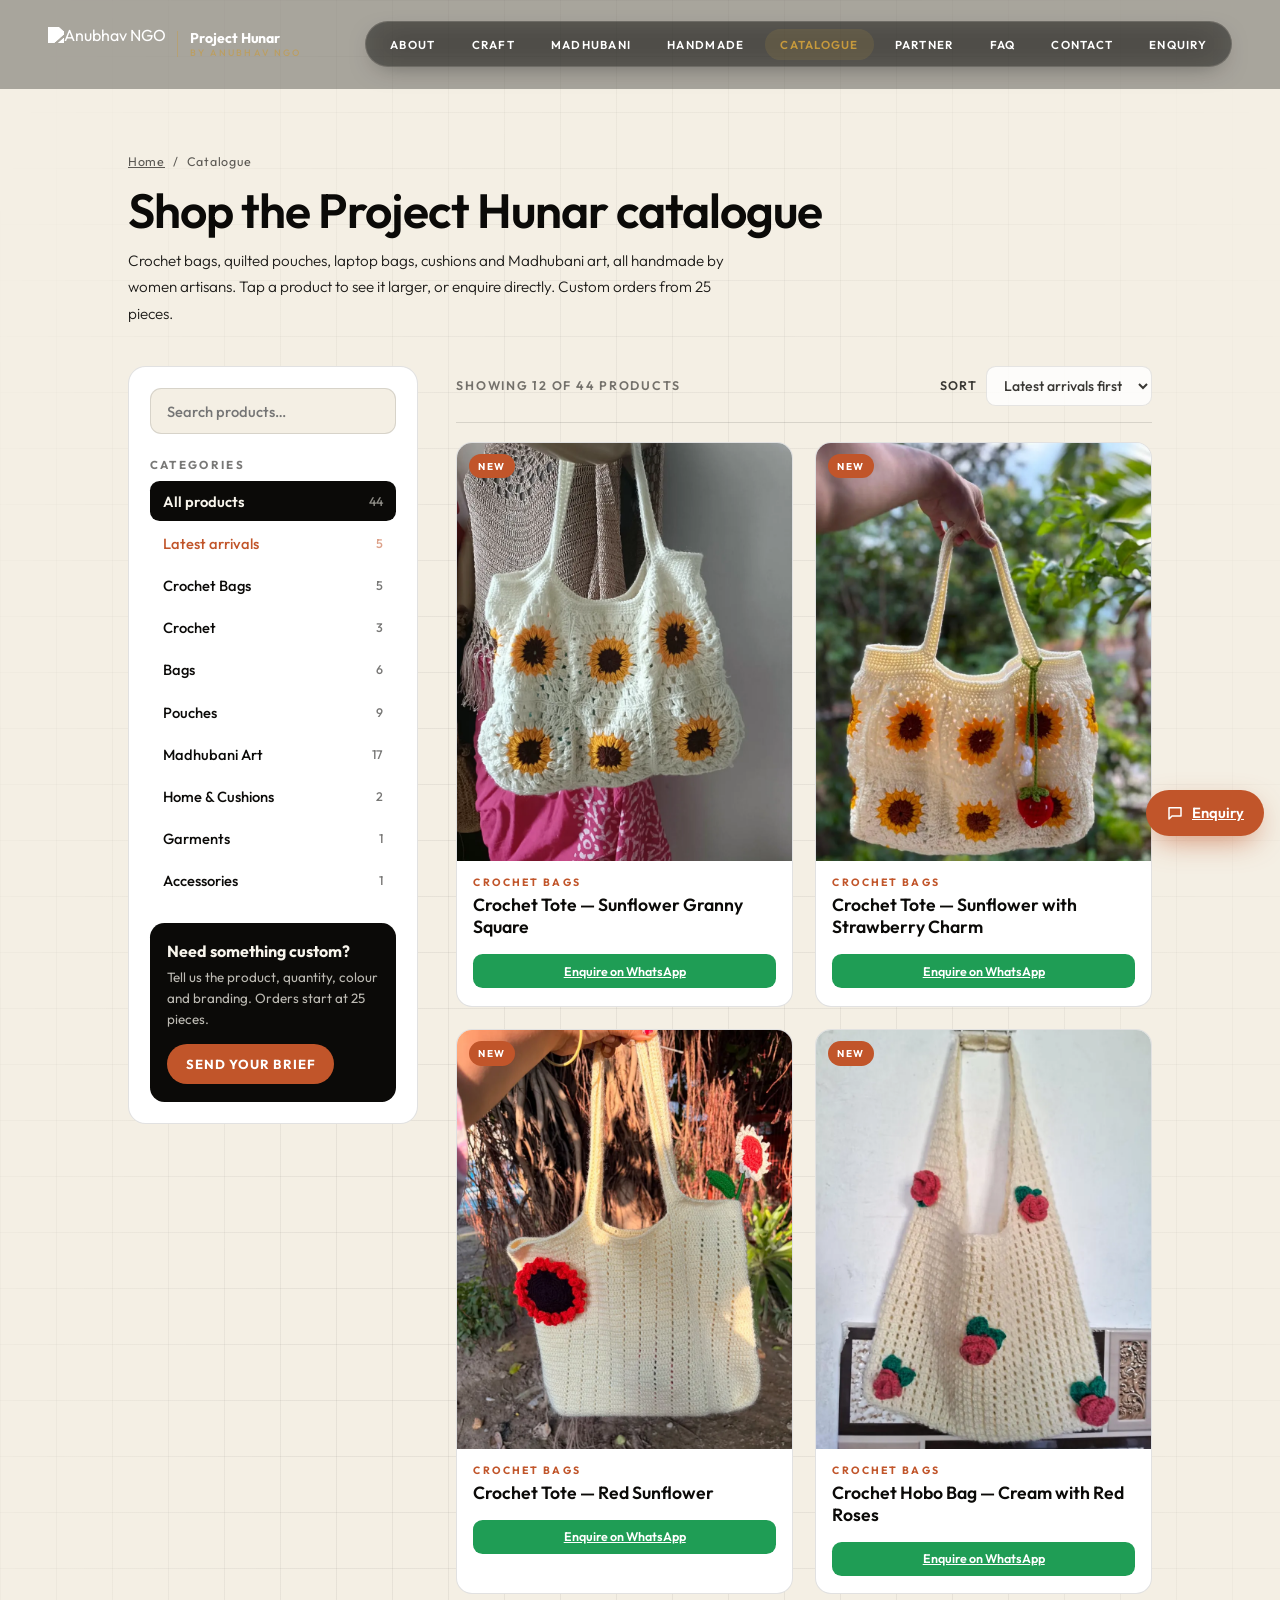
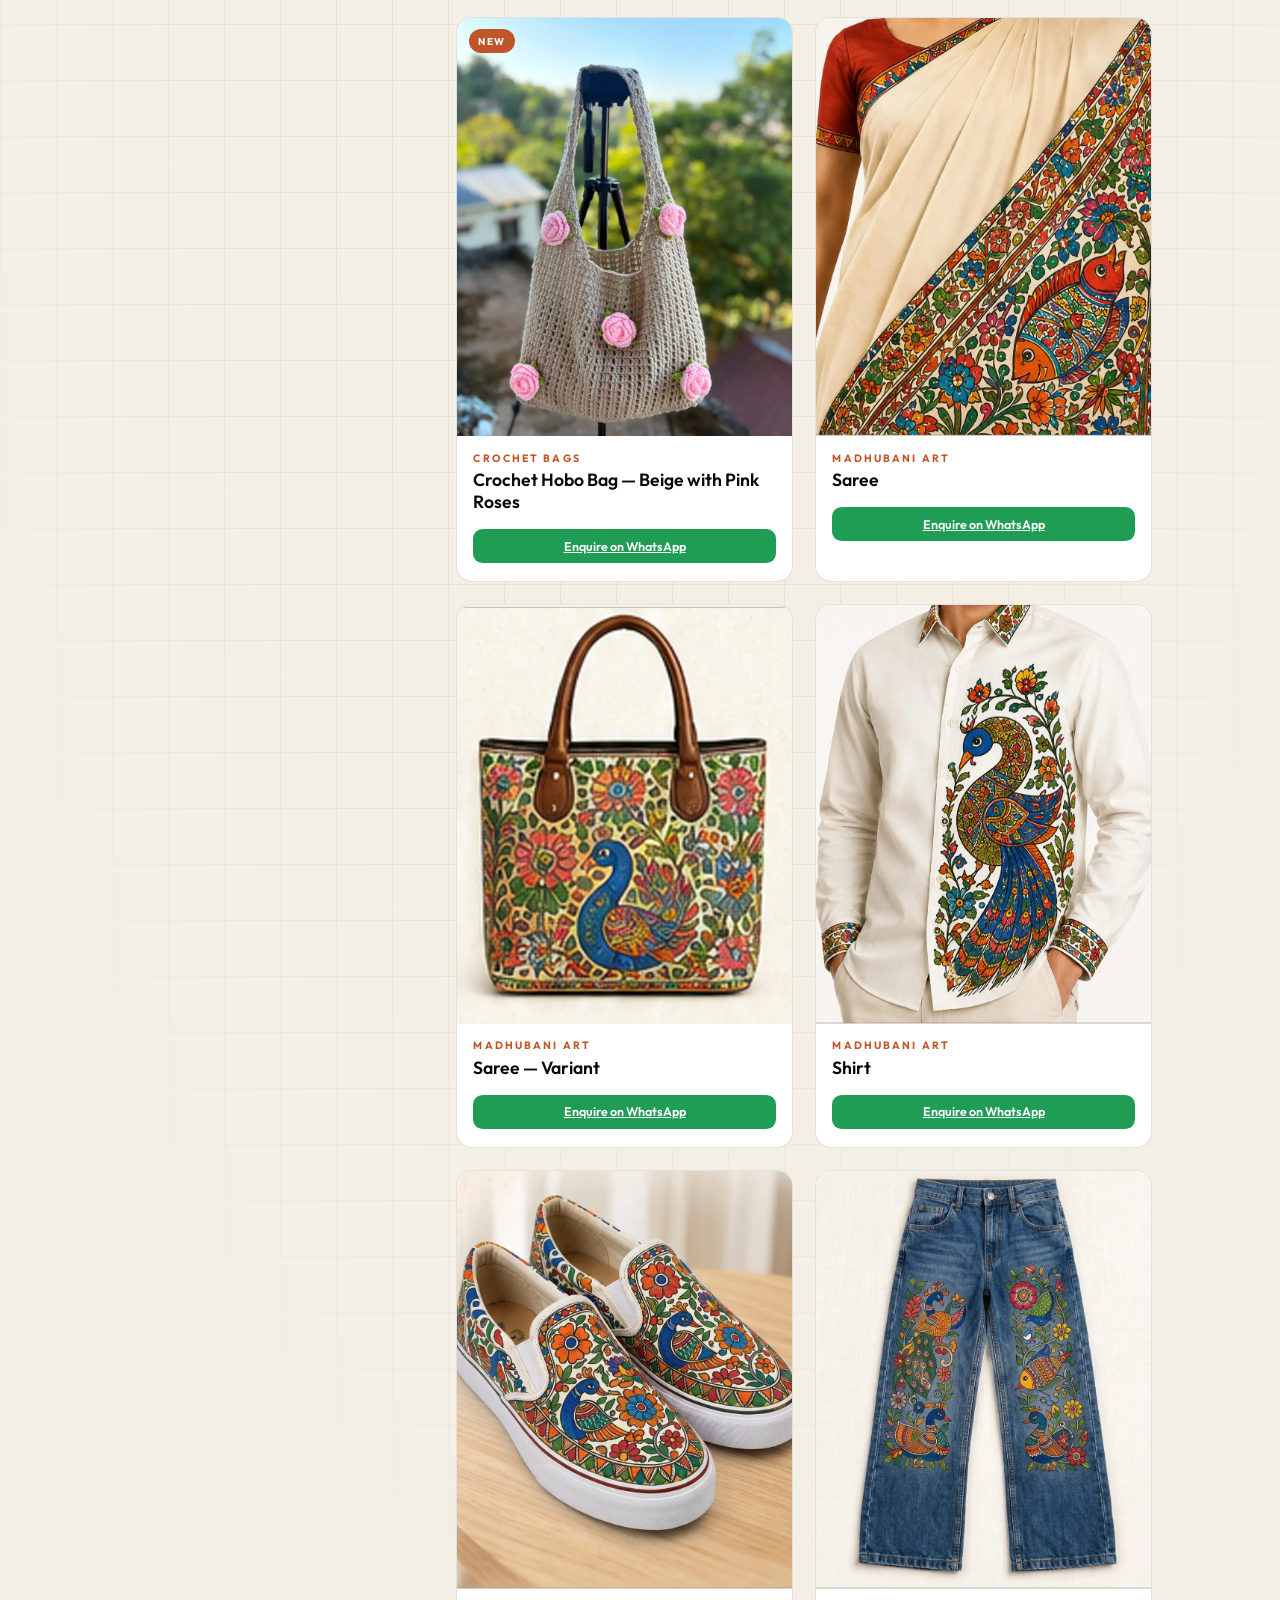
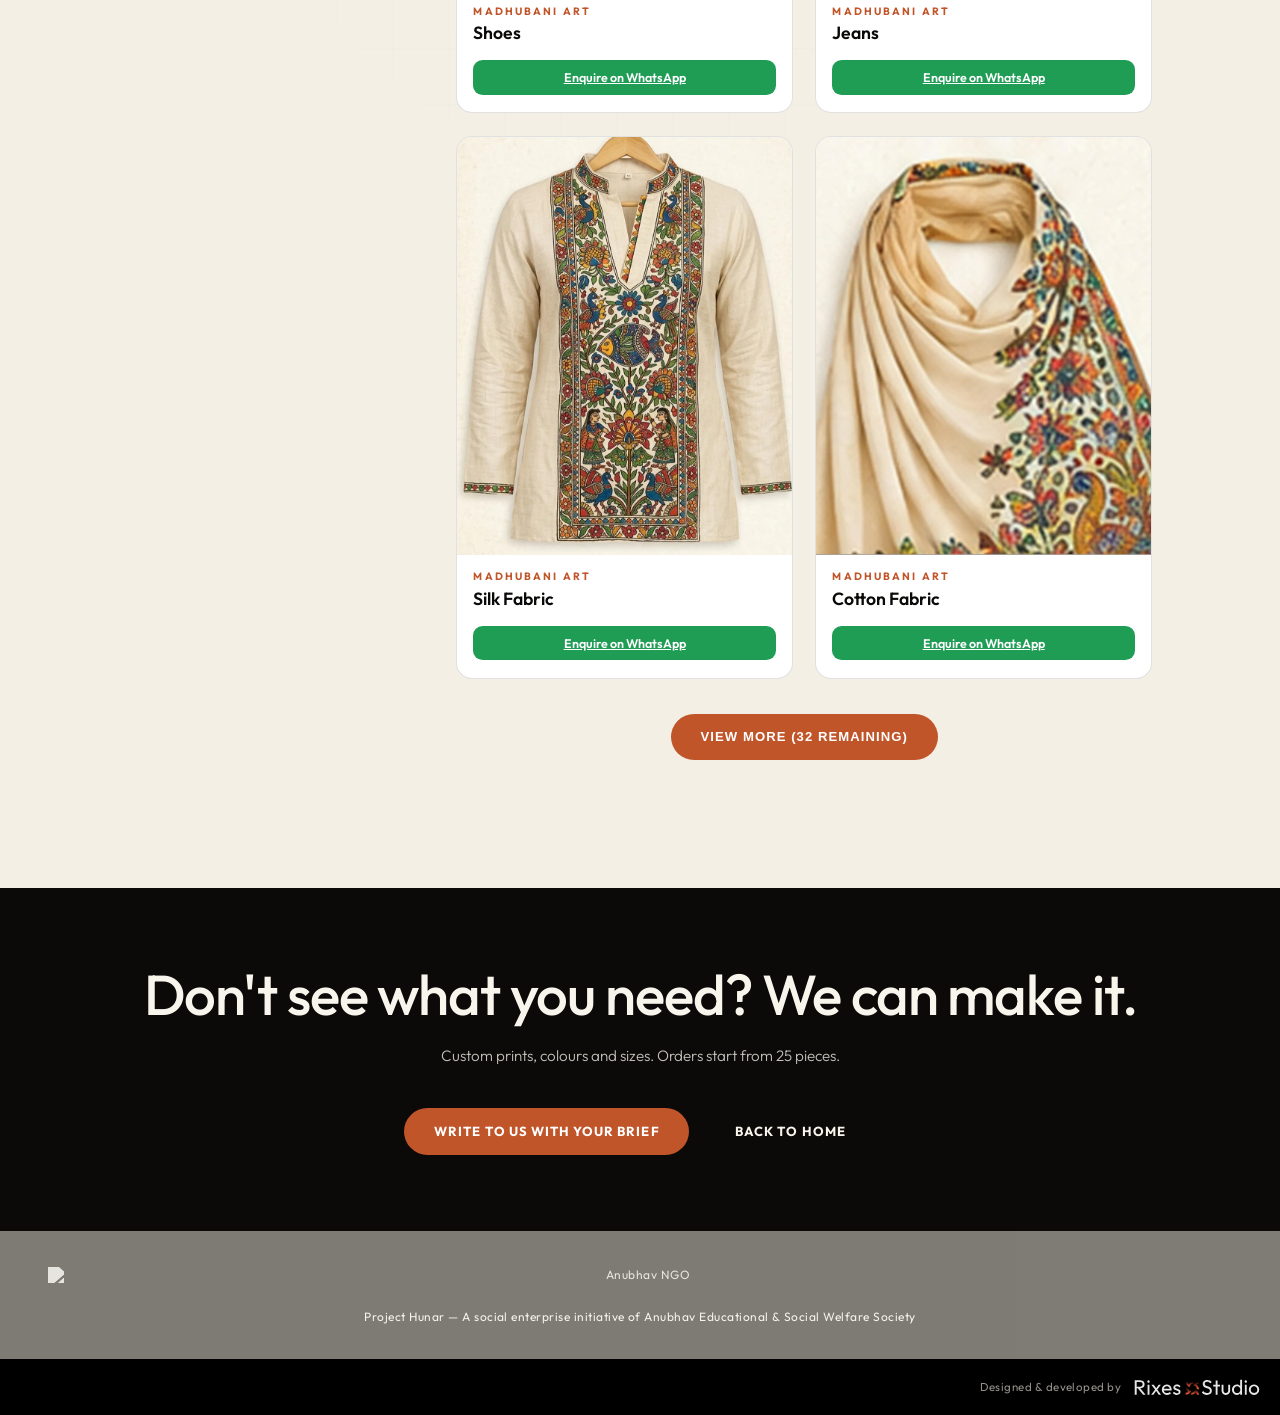
==== commit e8f71747: "Enquiry: add Measurements field and sheet column; Rixes Studio credit row in footer; hamburger menu " ====
--- a/catalogue.html
+++ b/catalogue.html
@@ -753,7 +753,7 @@
 <link rel="preconnect" href="https://fonts.googleapis.com">
 <link rel="preconnect" href="https://fonts.gstatic.com" crossorigin>
 <link href="https://fonts.googleapis.com/css2?family=Outfit:wght@200;300;400;500;600;700;800;900&display=swap" rel="stylesheet">
-<link rel="stylesheet" href="assets/css/main.css?v=20261109b">
+<link rel="stylesheet" href="assets/css/main.css?v=20261110e">
 </head>
 <body>
 
@@ -1213,6 +1213,7 @@
   <img src="https://anubhavngo.in/wp-content/uploads/2025/07/Group-5-scaled.png" alt="Anubhav NGO" style="height:26px;width:auto;filter:brightness(0) invert(1);opacity:.85;margin:0 auto 1rem;">
   <div>Project Hunar — A social enterprise initiative of Anubhav Educational &amp; Social Welfare Society</div>
 </footer>
+<div class="credit-row"><span>Designed &amp; developed by</span><a href="https://rixesstudio.com/index.html" target="_blank" rel="noopener" aria-label="Rixes Studio"><img src="assets/img/site/rixes-logo-long.svg" alt="Rixes Studio" width="777" height="98"></a></div>
 
 <!-- ============ LIGHTBOX (product popup) ============ -->
 <div class="lightbox" id="lightbox" aria-hidden="true" role="dialog" aria-modal="true" aria-labelledby="lbTitle">
@@ -1237,7 +1238,7 @@
 <script src="assets/js/products.js?v=20261101"></script>
 <script src="assets/js/lightbox.js?v=20261101"></script>
 <script src="assets/js/catalogue.js?v=20261101"></script>
-<script src="assets/js/enquiry.js?v=20261109b"></script>
+<script src="assets/js/enquiry.js?v=20261110e"></script>
 <script src="assets/js/tracking.js?v=20261101"></script>
 </body>
 </html>
--- a/assets/css/main.css
+++ b/assets/css/main.css
@@ -1048,7 +1048,7 @@
   @media (max-width:640px){.latest-grid{gap:.8rem;}.latest-grid .cat-card{flex-basis:62vw;}}
 
   /* ===== Enquiry (popup, button, page) ===== */
-  .enq-fab{position:fixed;z-index:900;right:max(1rem,env(safe-area-inset-right,0px));bottom:max(1rem,env(safe-area-inset-bottom,0px));display:inline-flex;align-items:center;gap:.5rem;border:0;cursor:pointer;font:600 .92rem 'Outfit',sans-serif;color:#fff;background:var(--clay);padding:.85rem 1.25rem;border-radius:999px;box-shadow:0 10px 30px -8px rgba(193,85,42,.7);transition:transform .25s var(--ease),background .25s;}
+  .enq-fab{position:fixed;z-index:900;right:max(1rem,env(safe-area-inset-right,0px));bottom:max(4rem,env(safe-area-inset-bottom,0px));display:inline-flex;align-items:center;gap:.5rem;border:0;cursor:pointer;font:600 .92rem 'Outfit',sans-serif;color:#fff;background:var(--clay);padding:.85rem 1.25rem;border-radius:999px;box-shadow:0 10px 30px -8px rgba(193,85,42,.7);transition:transform .25s var(--ease),background .25s;}
   .enq-fab:hover{transform:translateY(-3px);background:#a5471f;}
   .enq-fab:focus-visible,.enq-close:focus-visible{outline:2px solid var(--gold);outline-offset:3px;}
   .enq-modal{position:fixed;inset:0;z-index:9998;display:flex;align-items:center;justify-content:center;padding:1rem;}
@@ -1130,3 +1130,29 @@
   .faq-cta .btn-ghost:hover{border-color:var(--gold);color:var(--gold);}
   @media (max-width:480px){.faq-q{padding:1rem;font-size:.97rem;}.faq-a{padding:0 1rem 1.1rem;}}
   @media (prefers-reduced-motion:reduce){.faq-panel,.faq-icon,.faq-item{transition:none;}}
+
+  /* Footer credit row: Rixes Studio */
+  .credit-row{background:#000;color:#f4efe4;display:flex;align-items:center;justify-content:flex-end;gap:.75rem;padding:20px;font-size:.72rem;letter-spacing:.04em;}
+  .credit-row span{opacity:.6;}
+  .credit-row img{height:16px;width:auto;display:block;}
+  .credit-row a{display:inline-flex;opacity:.9;transition:opacity .2s;}
+  .credit-row a:hover{opacity:1;}
+  @media (max-width:760px){.credit-row{justify-content:center;}}
+
+  /* Hamburger menu from 1180px down (nine links + brand text no longer fit in one row).
+     Dropdown is absolute inside .nav (which has backdrop-filter, so fixed would be clipped to the bar). */
+  @media (max-width:1180px){
+    .nav-pill{
+      position:absolute;top:calc(100% + .5rem);right:clamp(1rem,3vw,1.5rem);left:auto;bottom:auto;
+      transform:translateY(-8px);opacity:0;visibility:hidden;pointer-events:none;
+      flex-direction:column;align-items:stretch;gap:.3rem;
+      width:min(340px,calc(100vw - 2rem));max-height:calc(100vh - 6rem);overflow-y:auto;
+      padding:.8rem;border-radius:1.4rem;
+      background:rgba(11,10,8,.96);border-color:rgba(244,239,228,.14);
+      box-shadow:0 24px 60px rgba(0,0,0,.5);
+      transition:opacity .25s var(--ease), transform .25s var(--ease), visibility 0s linear .25s;
+    }
+    .nav-pill.open{transform:none;opacity:1;visibility:visible;pointer-events:auto;transition:opacity .25s var(--ease), transform .25s var(--ease), visibility 0s;}
+    .nav-pill a{padding:.8rem 1.1rem;font-size:.82rem;letter-spacing:.14em;border-radius:100px;}
+    .nav-toggle{display:inline-flex;}
+  }
